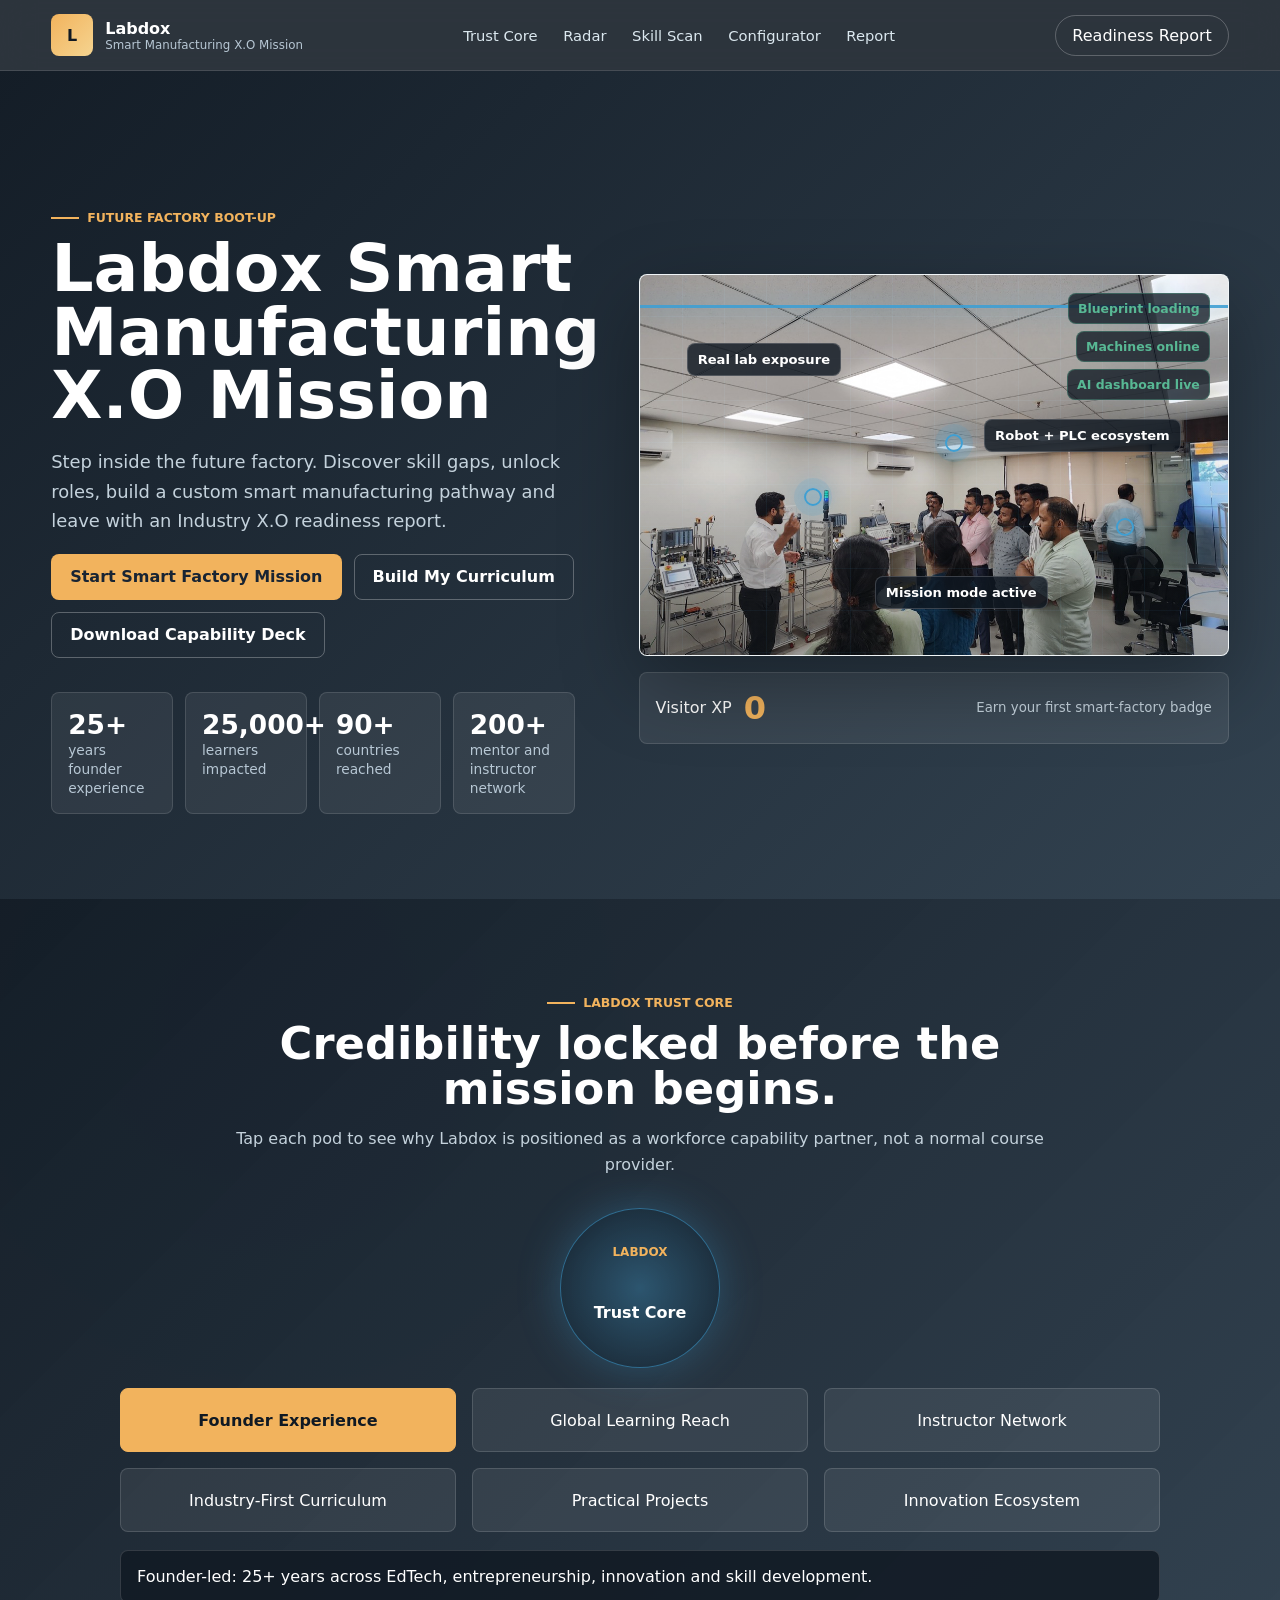
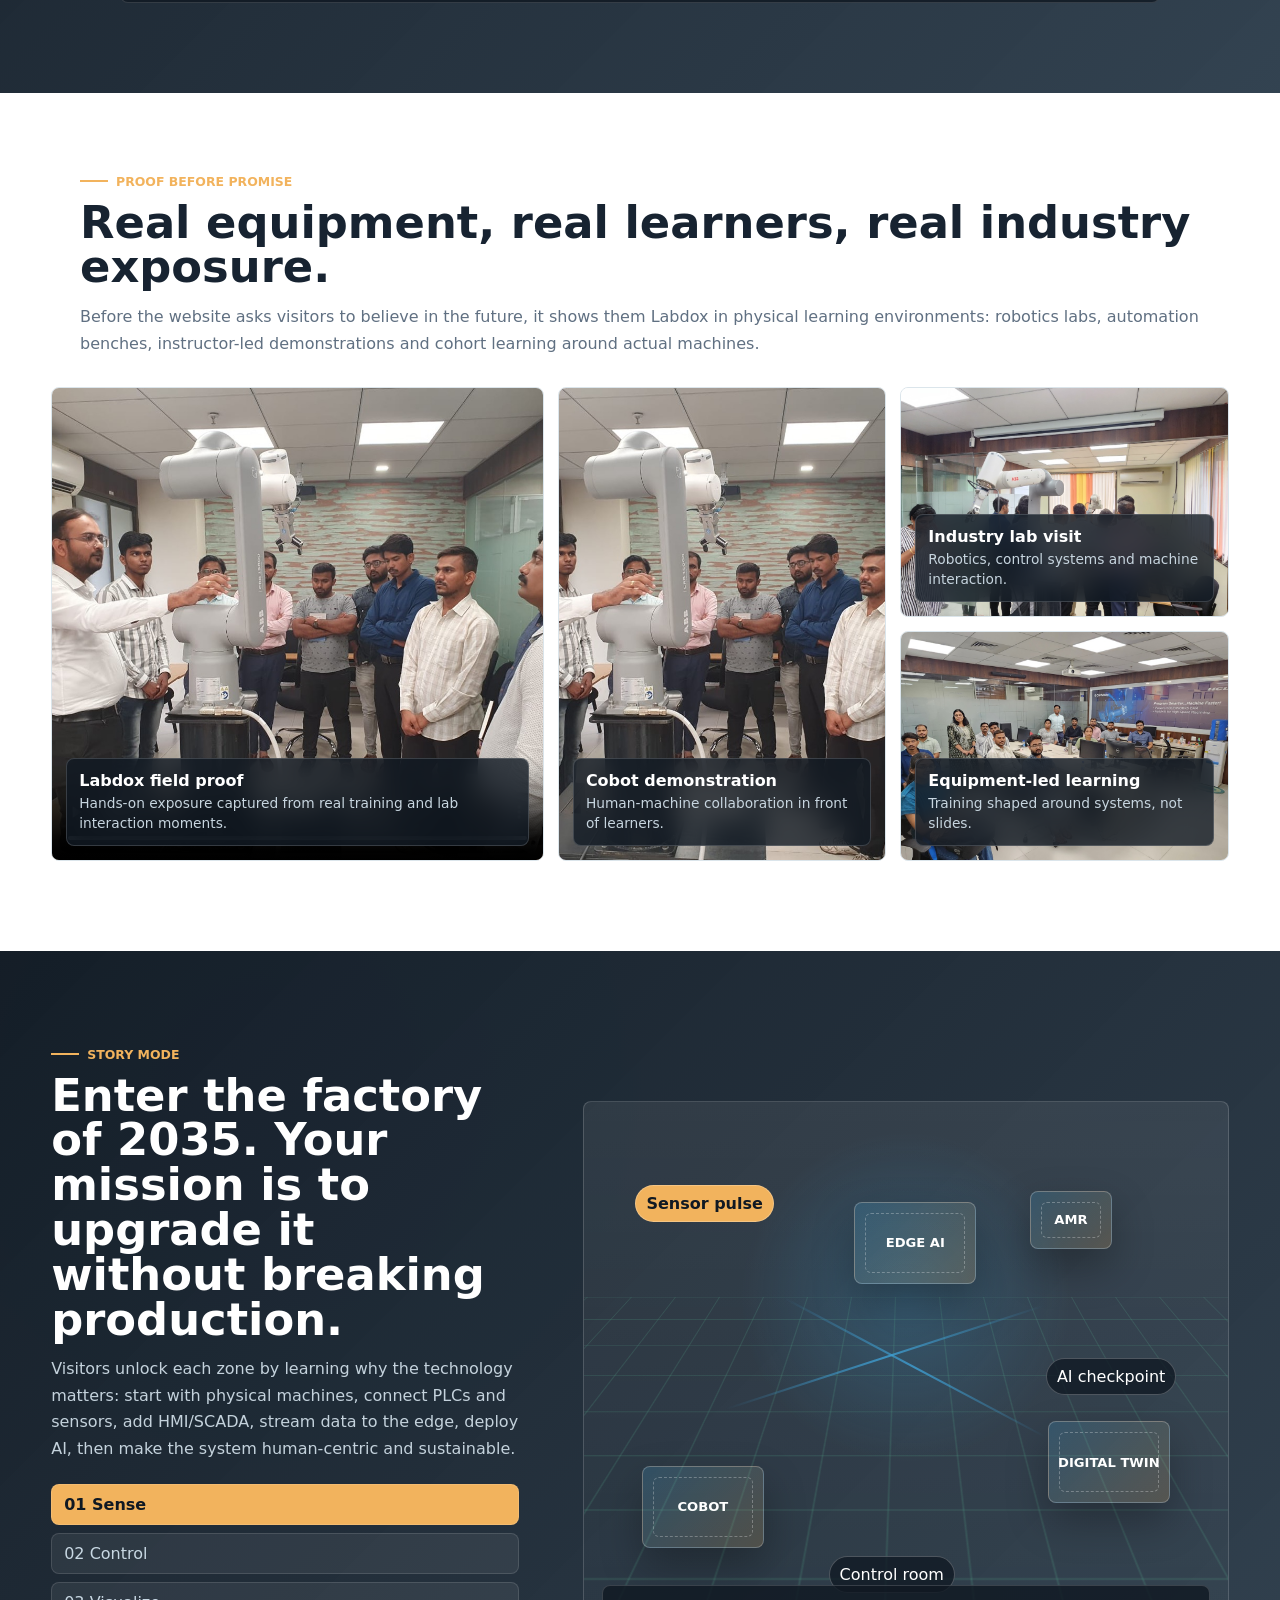
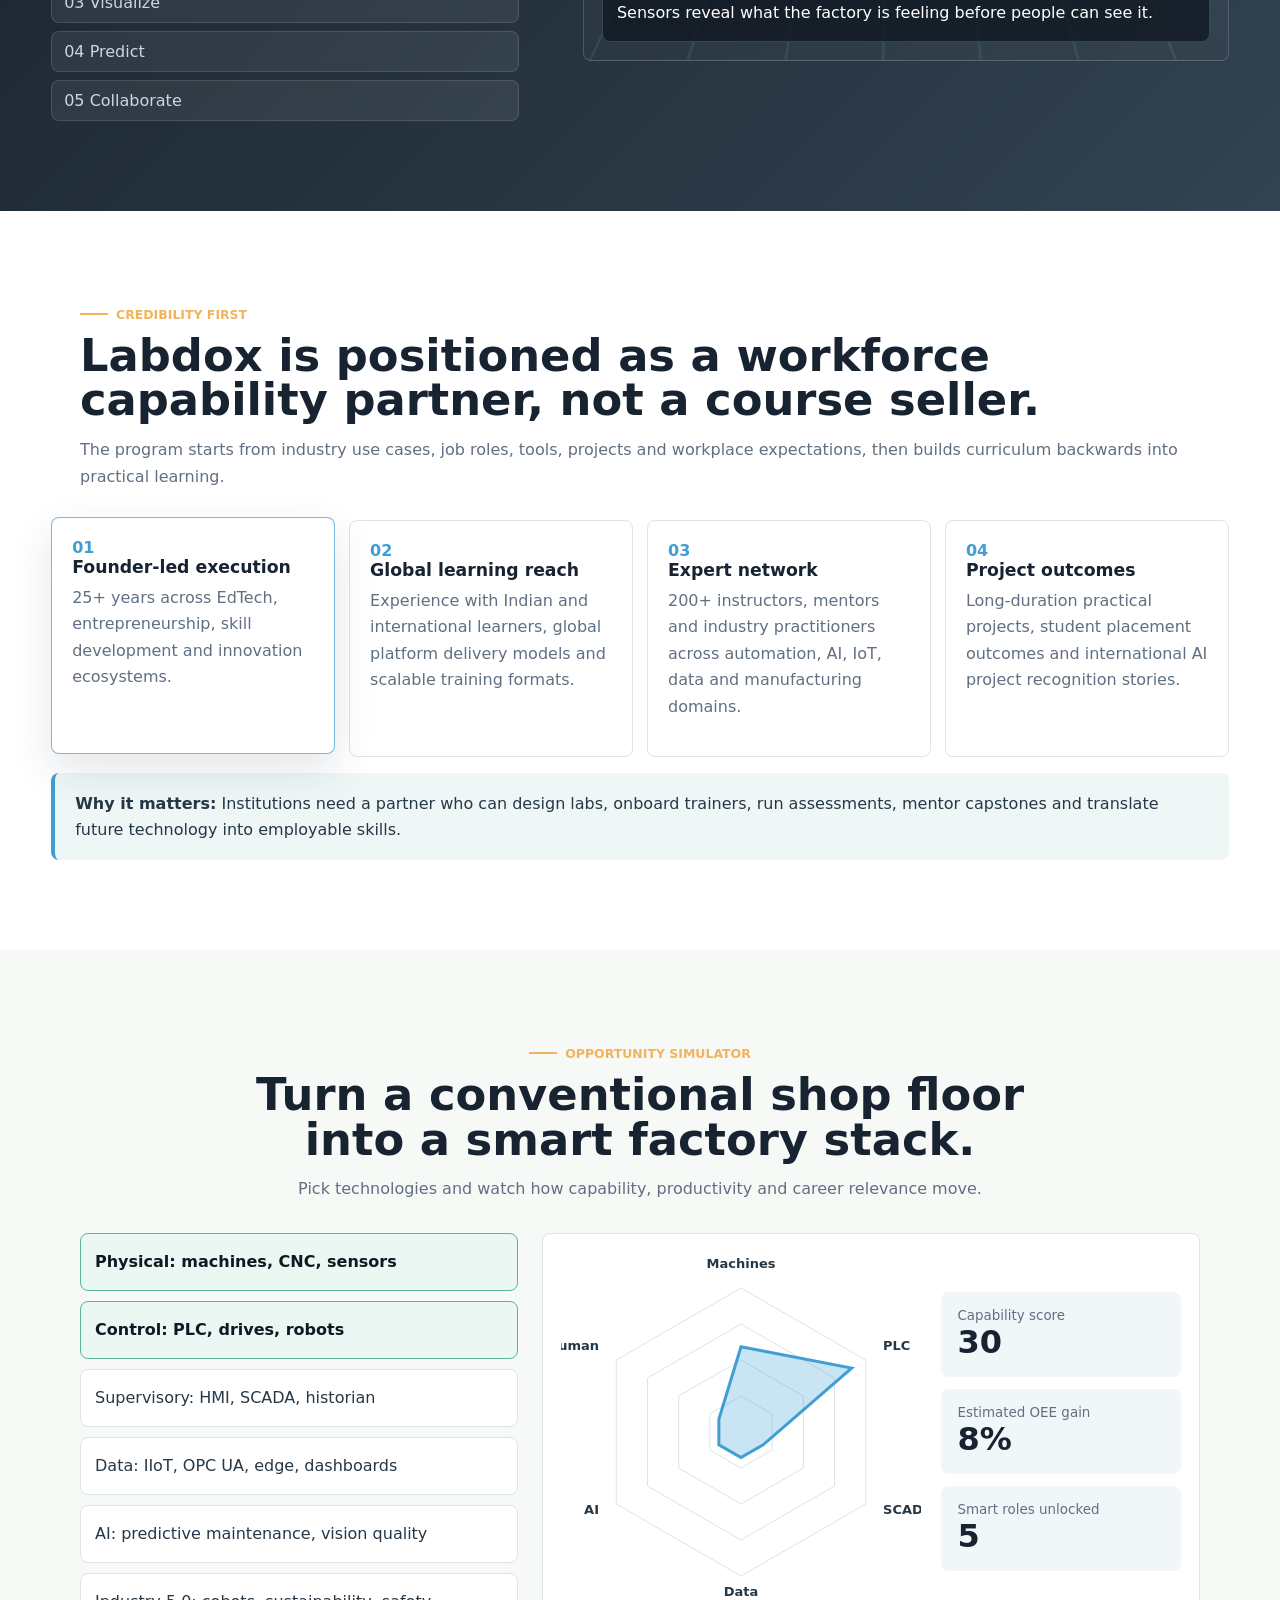
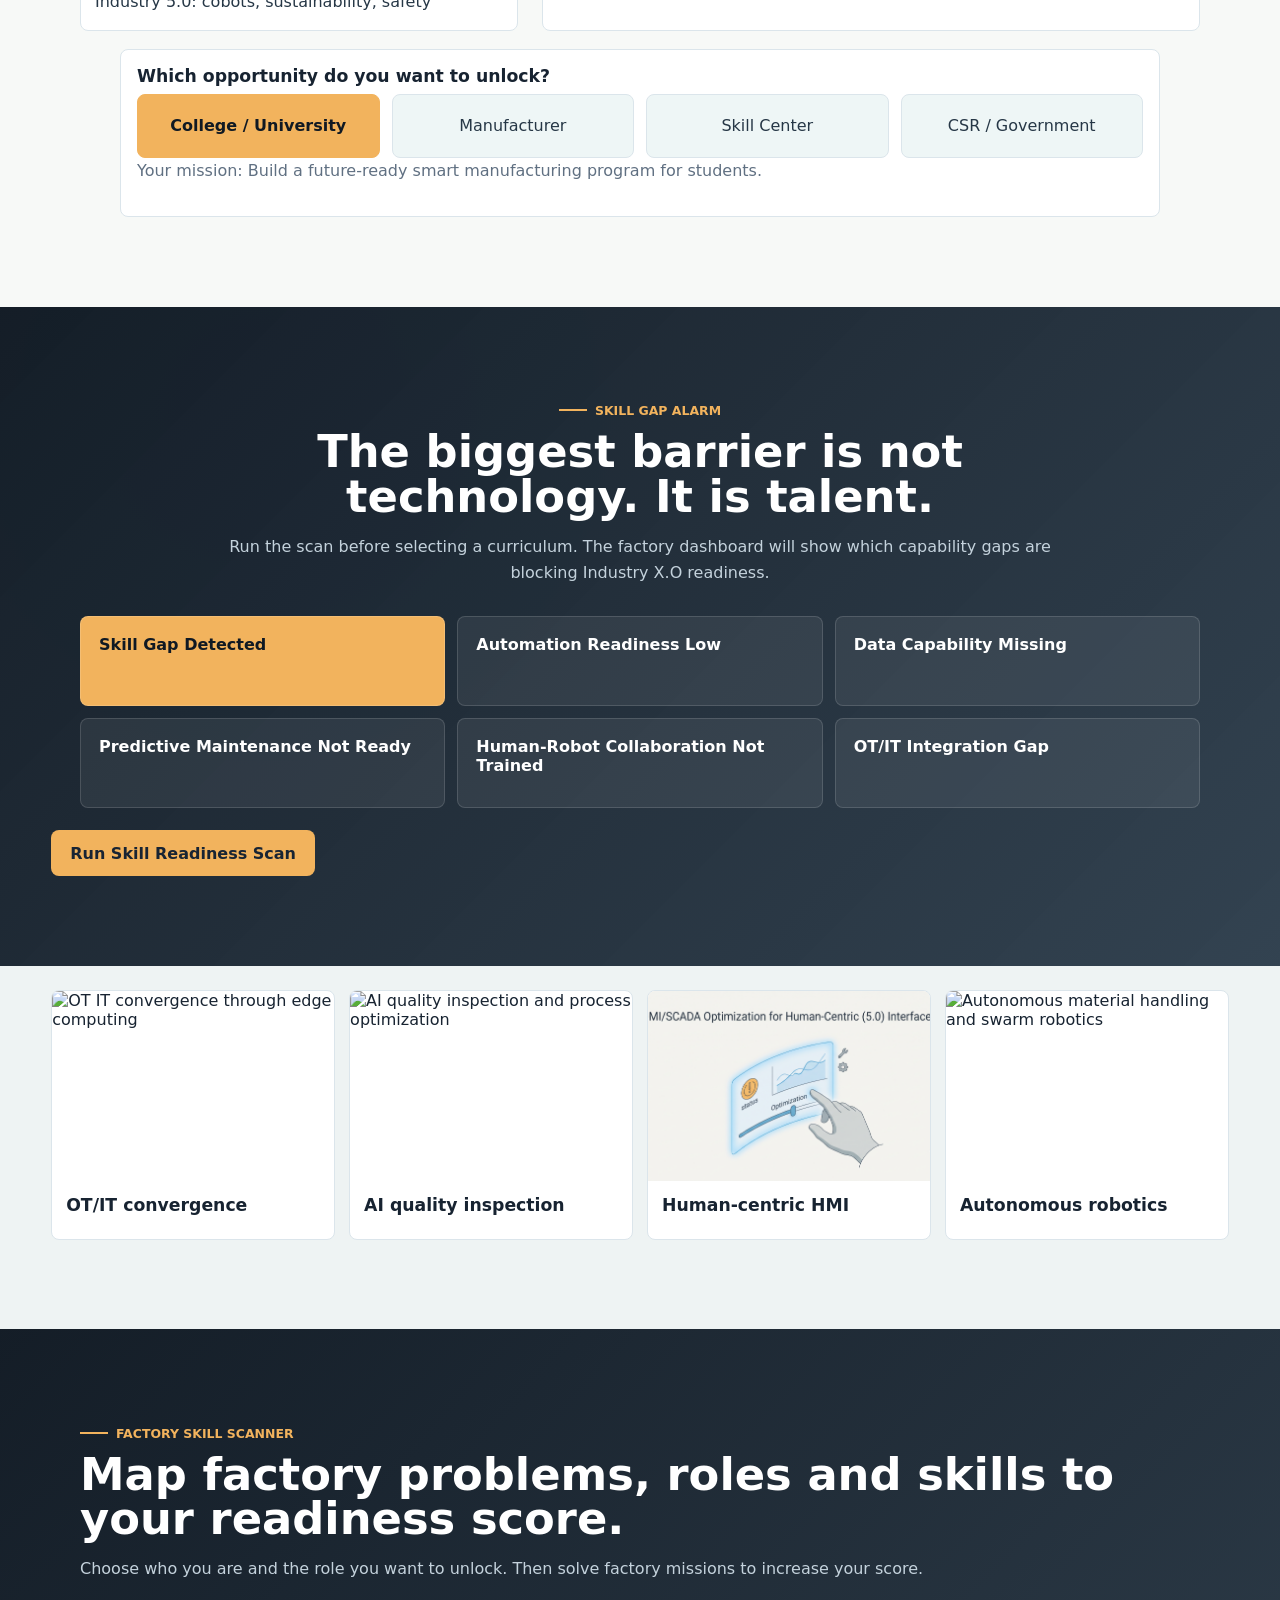
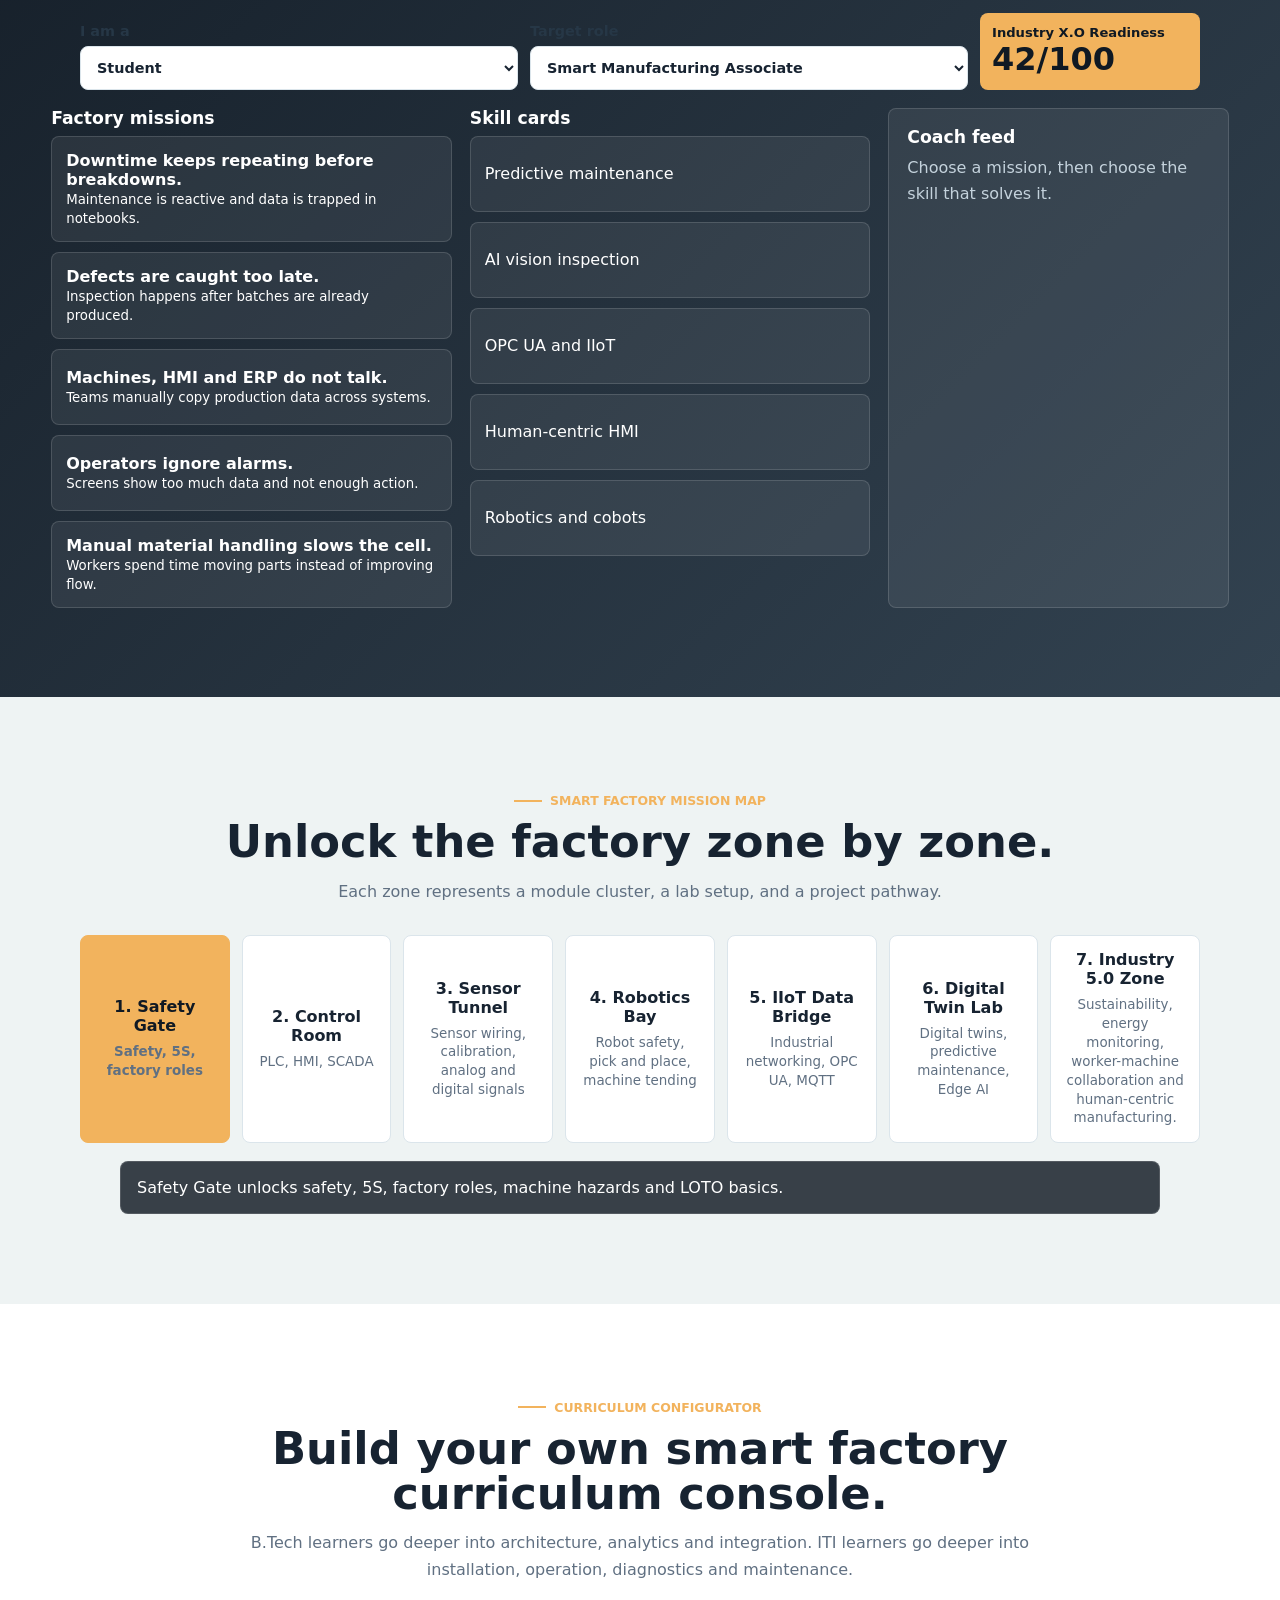
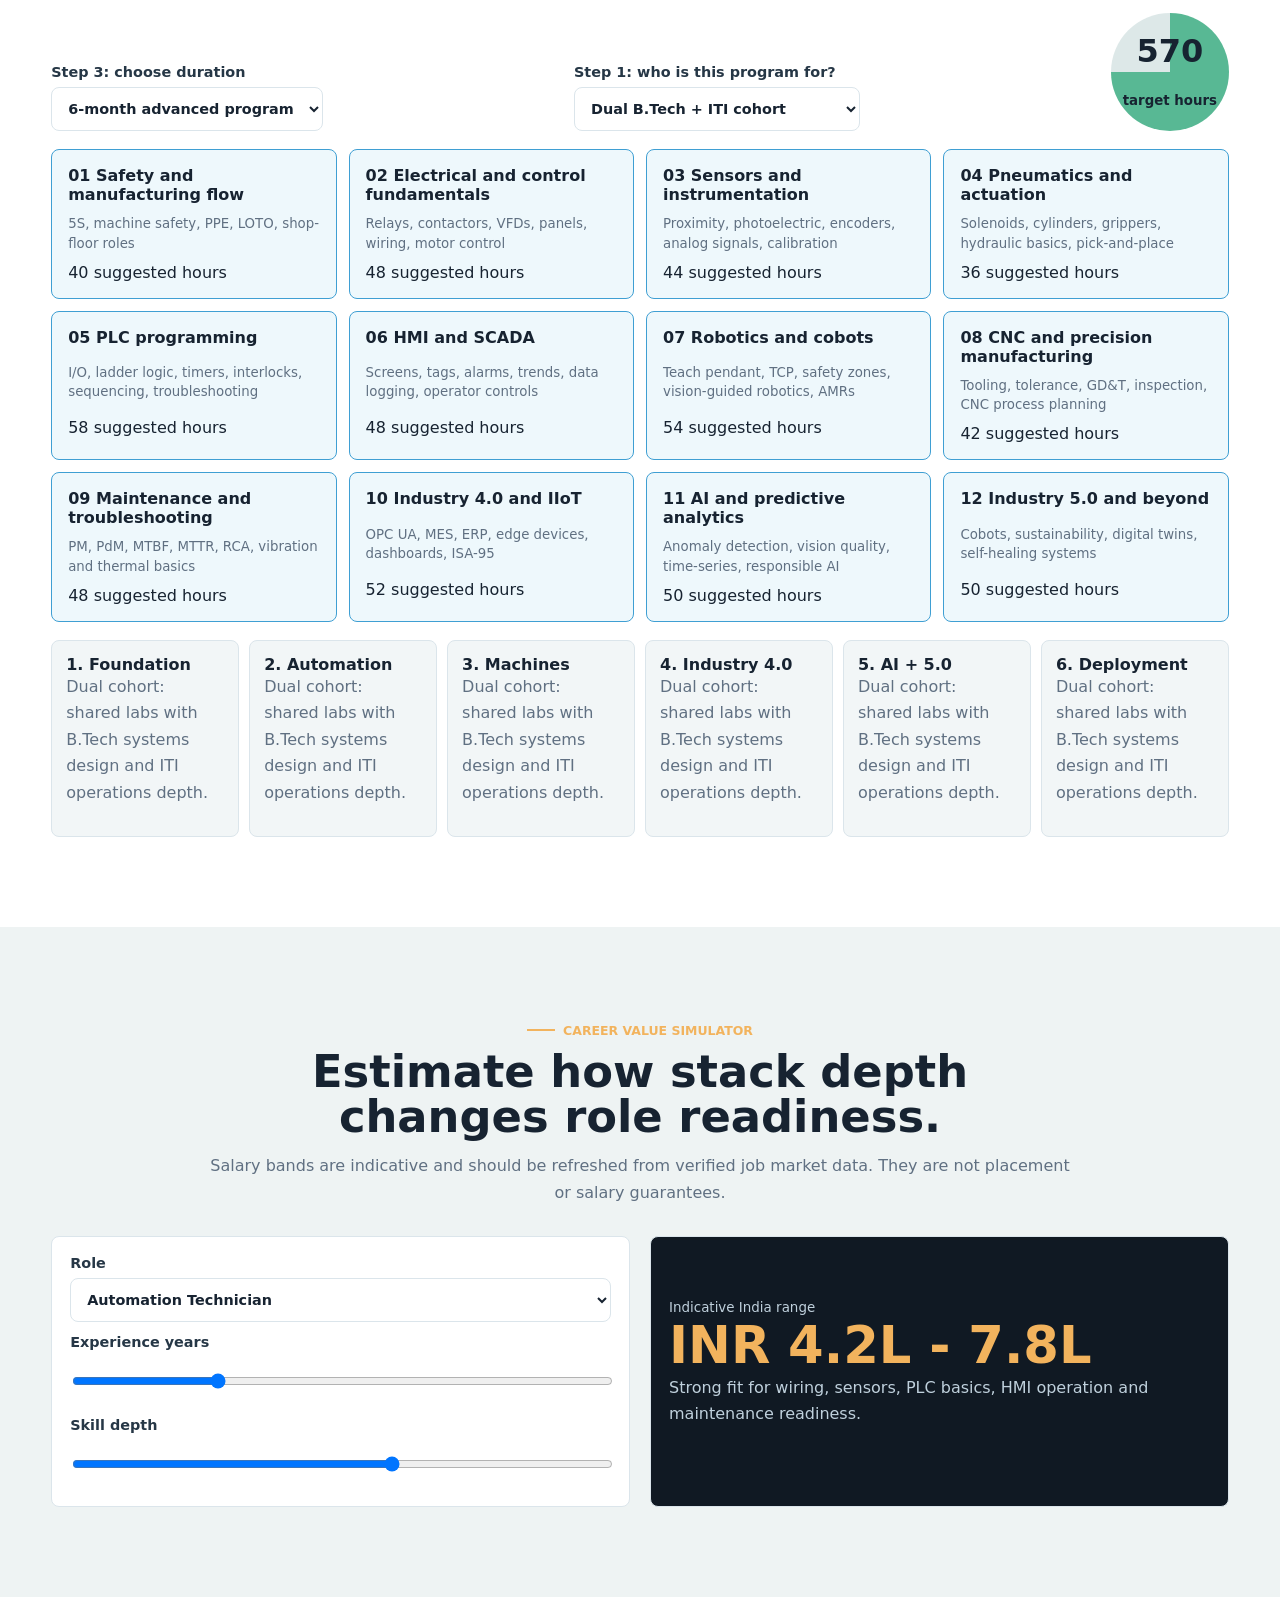
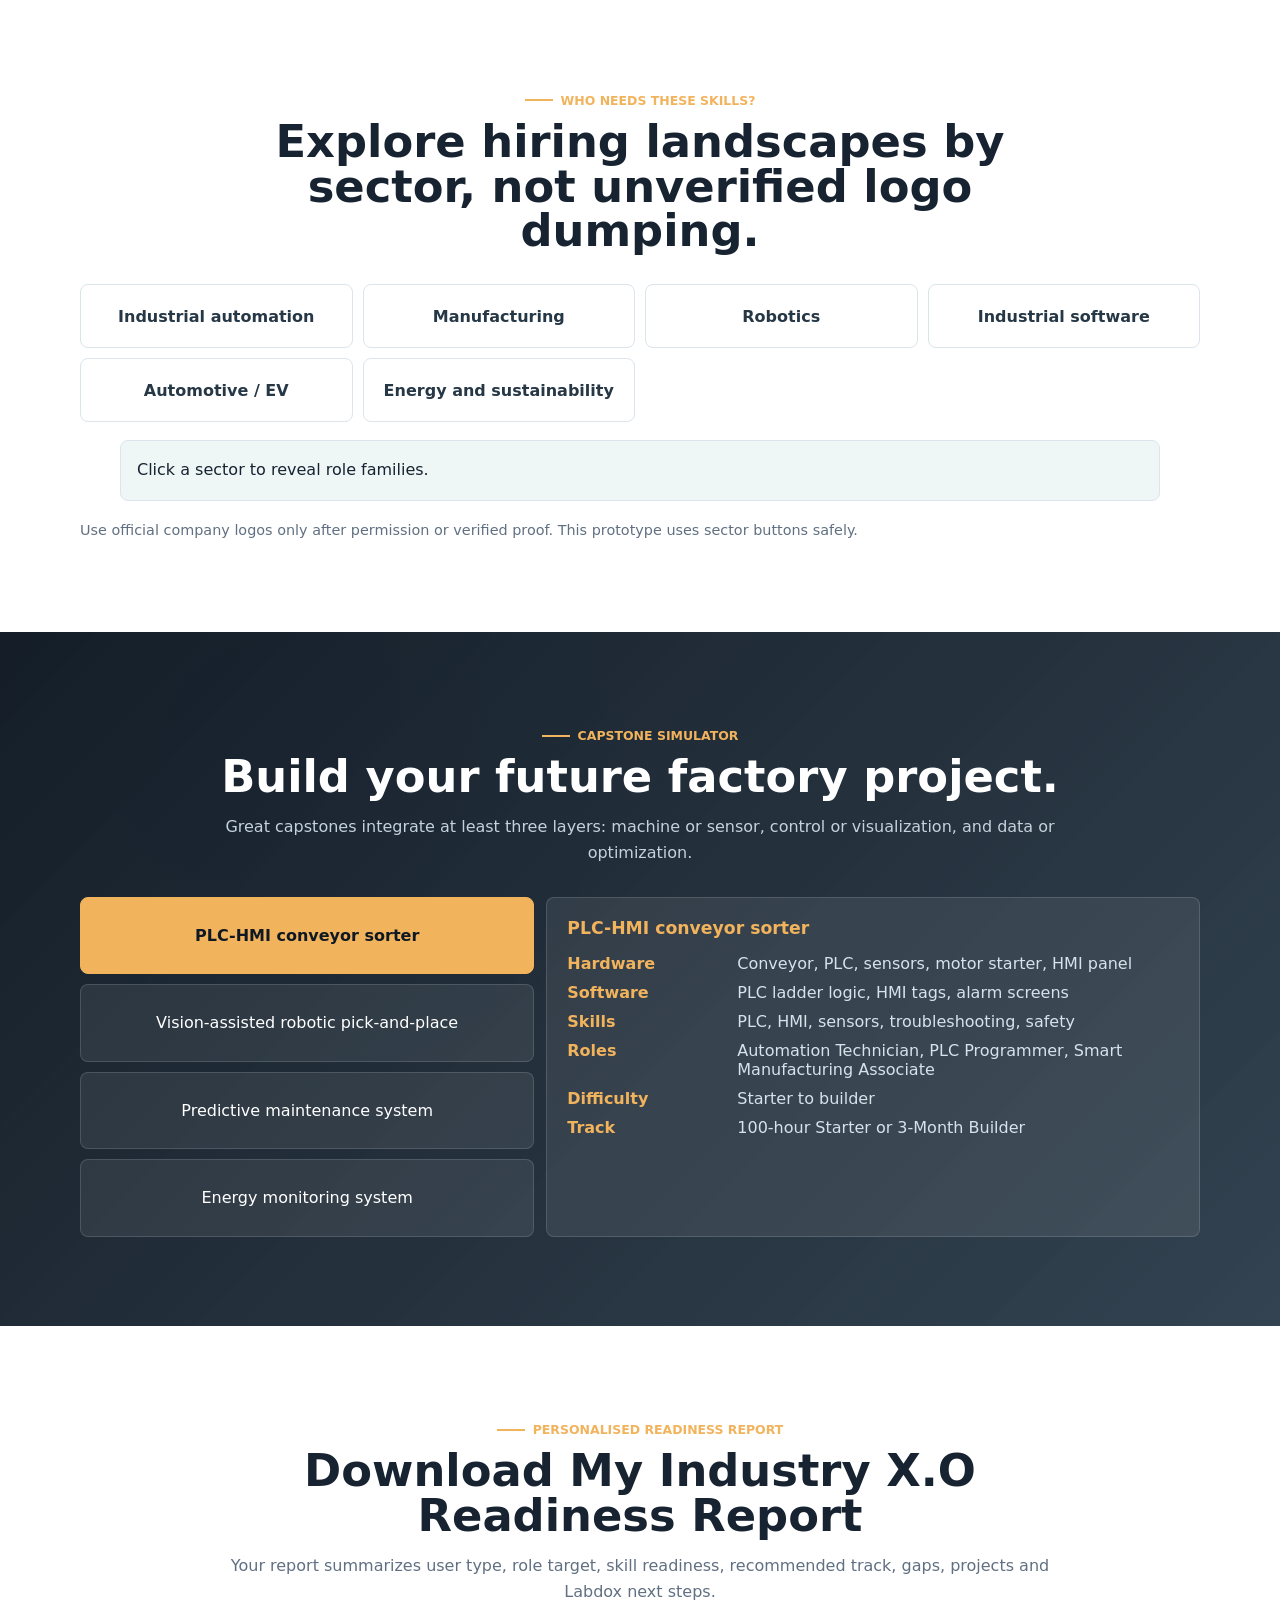
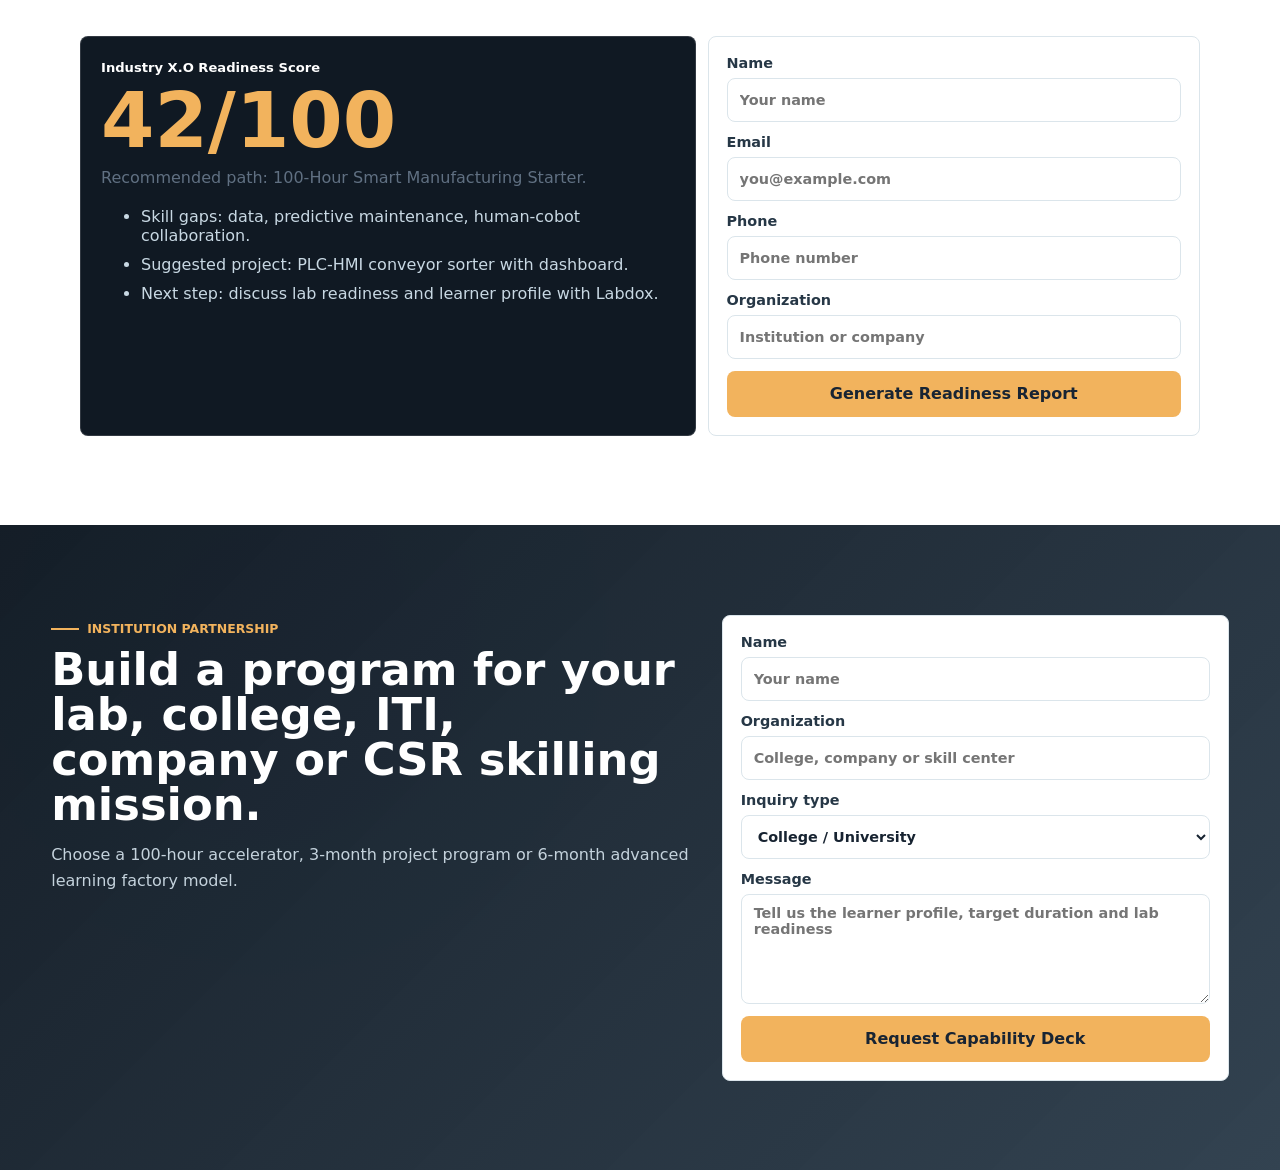
==== labdox-smart-manufacturing/index.html @ 7f09813e "Add Labdox Smart Manufacturing X.O mission site" ====
<!doctype html>
<html lang="en">
  <head>
    <meta charset="utf-8">
    <meta name="viewport" content="width=device-width, initial-scale=1">
    <meta name="description" content="Labdox Smart Manufacturing X.O Mission - an interactive future-factory experience for Industry 4.0, 5.0 and beyond readiness.">
    <title>Labdox Smart Manufacturing X.O Mission</title>
    <link rel="icon" href="data:,">
    <link rel="stylesheet" href="styles.css">
  </head>
  <body>
    <header class="topbar">
      <a class="brand" href="#top" aria-label="Labdox Smart Manufacturing">
        <span class="brand-mark">L</span>
        <span>
          <strong>Labdox</strong>
          <small>Smart Manufacturing X.O Mission</small>
        </span>
      </a>
      <nav class="nav" aria-label="Primary">
        <a href="#trust-core">Trust Core</a>
        <a href="#opportunity">Radar</a>
        <a href="#skill-scan">Skill Scan</a>
        <a href="#curriculum">Configurator</a>
        <a href="#report">Report</a>
      </nav>
      <a class="nav-cta" href="#report">Readiness Report</a>
    </header>

    <main id="top">
      <section class="hero section-dark">
        <div class="hero-copy">
          <div class="eyebrow">Future factory boot-up</div>
          <h1>Labdox Smart Manufacturing X.O Mission</h1>
          <p>
            Step inside the future factory. Discover skill gaps, unlock roles, build a custom
            smart manufacturing pathway and leave with an Industry X.O readiness report.
          </p>
          <div class="hero-actions">
            <a class="button primary" href="#story">Start Smart Factory Mission</a>
            <a class="button ghost" href="#curriculum">Build My Curriculum</a>
            <a class="button ghost" href="#contact">Download Capability Deck</a>
          </div>
          <div class="proof-grid" aria-label="Labdox credibility metrics">
            <div><strong>25+</strong><span>years founder experience</span></div>
            <div><strong>25,000+</strong><span>learners impacted</span></div>
            <div><strong>90+</strong><span>countries reached</span></div>
            <div><strong>200+</strong><span>mentor and instructor network</span></div>
          </div>
        </div>
        <div class="hero-stage command-stage" aria-label="Animated Labdox smart factory command center">
          <div class="factory-card">
            <img src="assets/proof/web/workshop-wide-1.jpg" alt="Labdox-led smart manufacturing lab walkthrough with industrial equipment">
            <div class="factory-overlay">
              <div class="scan-line"></div>
              <div class="boot-line boot-1">Blueprint loading</div>
              <div class="boot-line boot-2">Machines online</div>
              <div class="boot-line boot-3">AI dashboard live</div>
              <div class="metric-chip chip-a">Real lab exposure</div>
              <div class="metric-chip chip-b">Robot + PLC ecosystem</div>
              <div class="metric-chip chip-c">Mission mode active</div>
              <div class="holo-node node-one"></div>
              <div class="holo-node node-two"></div>
              <div class="holo-node node-three"></div>
            </div>
          </div>
          <div class="xp-panel" aria-live="polite">
            <span>Visitor XP</span>
            <strong id="xpScore">0</strong>
            <small id="badgeText">Earn your first smart-factory badge</small>
          </div>
        </div>
      </section>

      <section id="trust-core" class="trust-core section-dark">
        <div class="section-head narrow">
          <span class="eyebrow">Labdox Trust Core</span>
          <h2>Credibility locked before the mission begins.</h2>
          <p>Tap each pod to see why Labdox is positioned as a workforce capability partner, not a normal course provider.</p>
        </div>
        <div class="trust-orbit">
          <div class="trust-center">
            <span>LABDOX</span>
            <strong>Trust Core</strong>
          </div>
          <button class="trust-pod active" data-trust="Founder-led: 25+ years across EdTech, entrepreneurship, innovation and skill development.">Founder Experience</button>
          <button class="trust-pod" data-trust="Global reach: 25,000+ learners impacted across India and international learning markets.">Global Learning Reach</button>
          <button class="trust-pod" data-trust="Instructor network: 200+ mentors, trainers and practitioners across automation, AI, IoT, data and manufacturing.">Instructor Network</button>
          <button class="trust-pod" data-trust="Industry-first design: job roles, tools, machines, use cases and projects come before syllabus tables.">Industry-First Curriculum</button>
          <button class="trust-pod" data-trust="Project proof: practical project exposure, long-duration work and real lab interactions anchor the learning model.">Practical Projects</button>
          <button class="trust-pod" data-trust="Innovation ecosystem: startup, mentoring and institutional exposure bring problem-solving into technical training.">Innovation Ecosystem</button>
        </div>
        <div class="trust-readout" id="trustReadout">Founder-led: 25+ years across EdTech, entrepreneurship, innovation and skill development.</div>
      </section>

      <section class="evidence section-light">
        <div class="section-head">
          <span class="eyebrow">Proof before promise</span>
          <h2>Real equipment, real learners, real industry exposure.</h2>
          <p>
            Before the website asks visitors to believe in the future, it shows them Labdox in
            physical learning environments: robotics labs, automation benches, instructor-led
            demonstrations and cohort learning around actual machines.
          </p>
        </div>
        <div class="evidence-grid">
          <article class="evidence-video">
            <video src="assets/proof/VID-20230710-WA0028.mp4" controls preload="metadata" poster="assets/proof/web/classroom-1.jpg"></video>
            <div>
              <strong>Labdox field proof</strong>
              <span>Hands-on exposure captured from real training and lab interaction moments.</span>
            </div>
          </article>
          <article class="proof-photo tall">
            <img src="assets/proof/web/classroom-1.jpg" alt="Instructor explaining an ABB collaborative robot to learners">
            <div><strong>Cobot demonstration</strong><span>Human-machine collaboration in front of learners.</span></div>
          </article>
          <article class="proof-photo">
            <img src="assets/proof/web/workshop-wide-3.jpg" alt="Learners observing industrial robot equipment in a lab">
            <div><strong>Industry lab visit</strong><span>Robotics, control systems and machine interaction.</span></div>
          </article>
          <article class="proof-photo">
            <img src="assets/proof/web/workshop-wide-4.jpg" alt="Learners gathered around smart manufacturing lab equipment">
            <div><strong>Equipment-led learning</strong><span>Training shaped around systems, not slides.</span></div>
          </article>
        </div>
      </section>

      <section class="story section-dark" id="story">
        <div class="story-copy">
          <span class="eyebrow">Story mode</span>
          <h2>Enter the factory of 2035. Your mission is to upgrade it without breaking production.</h2>
          <p>
            Visitors unlock each zone by learning why the technology matters: start with physical
            machines, connect PLCs and sensors, add HMI/SCADA, stream data to the edge, deploy AI,
            then make the system human-centric and sustainable.
          </p>
          <div class="story-progress" aria-label="Story progress">
            <span class="active">01 Sense</span>
            <span>02 Control</span>
            <span>03 Visualize</span>
            <span>04 Predict</span>
            <span>05 Collaborate</span>
          </div>
        </div>
        <div class="mission-scene" aria-label="Animated futuristic factory story scene">
          <div class="grid-floor"></div>
          <div class="prop prop-robot">COBOT</div>
          <div class="prop prop-edge">EDGE AI</div>
          <div class="prop prop-twin">DIGITAL TWIN</div>
          <div class="prop prop-drone">AMR</div>
          <div class="beam beam-a"></div>
          <div class="beam beam-b"></div>
          <button class="story-hotspot active" data-story="Sensors reveal what the factory is feeling before people can see it.">Sensor pulse</button>
          <button class="story-hotspot" data-story="PLC and HMI turn raw signals into safe, repeatable control.">Control room</button>
          <button class="story-hotspot" data-story="Edge AI catches drift, downtime and quality defects while production is live.">AI checkpoint</button>
          <p id="storyText">Sensors reveal what the factory is feeling before people can see it.</p>
        </div>
      </section>

      <section id="credibility" class="cred section-light">
        <div class="section-head">
          <span class="eyebrow">Credibility first</span>
          <h2>Labdox is positioned as a workforce capability partner, not a course seller.</h2>
          <p>
            The program starts from industry use cases, job roles, tools, projects and workplace
            expectations, then builds curriculum backwards into practical learning.
          </p>
        </div>
        <div class="cred-layout">
          <article class="cred-card active" data-cred="founder">
            <span>01</span>
            <h3>Founder-led execution</h3>
            <p>25+ years across EdTech, entrepreneurship, skill development and innovation ecosystems.</p>
          </article>
          <article class="cred-card" data-cred="global">
            <span>02</span>
            <h3>Global learning reach</h3>
            <p>Experience with Indian and international learners, global platform delivery models and scalable training formats.</p>
          </article>
          <article class="cred-card" data-cred="network">
            <span>03</span>
            <h3>Expert network</h3>
            <p>200+ instructors, mentors and industry practitioners across automation, AI, IoT, data and manufacturing domains.</p>
          </article>
          <article class="cred-card" data-cred="outcomes">
            <span>04</span>
            <h3>Project outcomes</h3>
            <p>Long-duration practical projects, student placement outcomes and international AI project recognition stories.</p>
          </article>
        </div>
        <div class="cred-detail" id="credDetail">
          <strong>Why it matters:</strong>
          Institutions need a partner who can design labs, onboard trainers, run assessments,
          mentor capstones and translate future technology into employable skills.
        </div>
      </section>

      <section id="opportunity" class="opportunity">
        <div class="section-head narrow">
          <span class="eyebrow">Opportunity simulator</span>
          <h2>Turn a conventional shop floor into a smart factory stack.</h2>
          <p>Pick technologies and watch how capability, productivity and career relevance move.</p>
        </div>
        <div class="simulator">
          <div class="factory-stack">
            <button class="layer active" data-layer="physical">Physical: machines, CNC, sensors</button>
            <button class="layer active" data-layer="control">Control: PLC, drives, robots</button>
            <button class="layer" data-layer="supervisory">Supervisory: HMI, SCADA, historian</button>
            <button class="layer" data-layer="data">Data: IIoT, OPC UA, edge, dashboards</button>
            <button class="layer" data-layer="ai">AI: predictive maintenance, vision quality</button>
            <button class="layer" data-layer="human">Industry 5.0: cobots, sustainability, safety</button>
          </div>
          <div class="sim-output">
            <canvas id="radar" width="360" height="360" aria-label="Capability radar chart"></canvas>
            <div class="output-stats">
              <div><span>Capability score</span><strong id="capabilityScore">38</strong></div>
              <div><span>Estimated OEE gain</span><strong id="oeeGain">8%</strong></div>
              <div><span>Smart roles unlocked</span><strong id="rolesUnlocked">5</strong></div>
            </div>
          </div>
        </div>
        <div class="persona-console">
          <h3>Which opportunity do you want to unlock?</h3>
          <div class="persona-options">
            <button class="persona active" data-mission="Your mission: Build a future-ready smart manufacturing program for students.">College / University</button>
            <button class="persona" data-mission="Your mission: Upgrade workforce capability for connected, data-driven factories.">Manufacturer</button>
            <button class="persona" data-mission="Your mission: Create a practical smart manufacturing lab that earns institutional credibility.">Skill Center</button>
            <button class="persona" data-mission="Your mission: Convert training spend into visible projects, roles and workforce readiness.">CSR / Government</button>
          </div>
          <p id="personaMission">Your mission: Build a future-ready smart manufacturing program for students.</p>
        </div>
      </section>

      <section class="alarm section-dark">
        <div class="section-head narrow">
          <span class="eyebrow">Skill gap alarm</span>
          <h2>The biggest barrier is not technology. It is talent.</h2>
          <p>Run the scan before selecting a curriculum. The factory dashboard will show which capability gaps are blocking Industry X.O readiness.</p>
        </div>
        <div class="alarm-grid">
          <div class="alarm-panel warning">Skill Gap Detected</div>
          <div class="alarm-panel">Automation Readiness Low</div>
          <div class="alarm-panel">Data Capability Missing</div>
          <div class="alarm-panel">Predictive Maintenance Not Ready</div>
          <div class="alarm-panel">Human-Robot Collaboration Not Trained</div>
          <div class="alarm-panel">OT/IT Integration Gap</div>
        </div>
        <a class="button primary center-button" href="#skill-scan">Run Skill Readiness Scan</a>
      </section>

      <section class="visual-strip" aria-label="Program technology highlights">
        <article>
          <img src="assets/images/edge-computing.png" alt="OT IT convergence through edge computing">
          <h3>OT/IT convergence</h3>
        </article>
        <article>
          <img src="assets/images/ai-quality.png" alt="AI quality inspection and process optimization">
          <h3>AI quality inspection</h3>
        </article>
        <article>
          <img src="assets/images/hmi-scada.png" alt="Human centric HMI and SCADA interface">
          <h3>Human-centric HMI</h3>
        </article>
        <article>
          <img src="assets/images/swarm-robotics.png" alt="Autonomous material handling and swarm robotics">
          <h3>Autonomous robotics</h3>
        </article>
      </section>

      <section id="skill-scan" class="game section-dark">
        <div class="section-head">
          <span class="eyebrow">Factory Skill Scanner</span>
          <h2>Map factory problems, roles and skills to your readiness score.</h2>
          <p>Choose who you are and the role you want to unlock. Then solve factory missions to increase your score.</p>
        </div>
        <div class="scanner-controls">
          <label>I am a
            <select id="userType">
              <option>Student</option>
              <option>Faculty member</option>
              <option>College decision maker</option>
              <option>Training partner</option>
              <option>Manufacturing company</option>
              <option>HR / L&D leader</option>
              <option>Working professional</option>
            </select>
          </label>
          <label>Target role
            <select id="targetRole">
              <option>Smart Manufacturing Associate</option>
              <option>Automation Technician</option>
              <option>PLC Programmer</option>
              <option>HMI Developer</option>
              <option>Robotics Technician</option>
              <option>CNC Operator</option>
              <option>Maintenance Technician</option>
              <option>IIoT Technician</option>
              <option>Predictive Maintenance Assistant</option>
              <option>Industrial Data Technician</option>
            </select>
          </label>
          <div class="scan-score">
            <span>Industry X.O Readiness</span>
            <strong id="readinessScore">42/100</strong>
          </div>
        </div>
        <div class="game-board">
          <div>
            <h3>Factory missions</h3>
            <div id="missionList" class="mission-list"></div>
          </div>
          <div>
            <h3>Skill cards</h3>
            <div id="skillList" class="skill-list"></div>
          </div>
          <aside class="coach">
            <h3>Coach feed</h3>
            <p id="coachText">Choose a mission, then choose the skill that solves it.</p>
            <div class="badges" id="badges"></div>
          </aside>
        </div>
      </section>

      <section class="mission-map">
        <div class="section-head narrow">
          <span class="eyebrow">Smart Factory Mission Map</span>
          <h2>Unlock the factory zone by zone.</h2>
          <p>Each zone represents a module cluster, a lab setup, and a project pathway.</p>
        </div>
        <div class="zone-map" id="zoneMap"></div>
        <div class="zone-readout" id="zoneReadout">Safety Gate unlocks safety, 5S, factory roles, machine hazards and LOTO basics.</div>
      </section>

      <section id="curriculum" class="curriculum section-light">
        <div class="section-head narrow">
          <span class="eyebrow">Curriculum Configurator</span>
          <h2>Build your own smart factory curriculum console.</h2>
          <p>B.Tech learners go deeper into architecture, analytics and integration. ITI learners go deeper into installation, operation, diagnostics and maintenance.</p>
        </div>
        <div class="builder">
          <div class="builder-controls">
            <label>
              Step 3: choose duration
              <select id="trackSelect">
                <option value="100">100-hour accelerator</option>
                <option value="270">3-month project program</option>
                <option value="570" selected>6-month advanced program</option>
              </select>
            </label>
            <label>
              Step 1: who is this program for?
              <select id="pathwaySelect">
                <option value="dual" selected>Dual B.Tech + ITI cohort</option>
                <option value="btech">B.Tech systems pathway</option>
                <option value="iti">ITI smart operations pathway</option>
              </select>
            </label>
            <div class="hours-ring">
              <span id="selectedHours">570</span>
              <small>target hours</small>
            </div>
          </div>
          <div class="module-grid" id="moduleGrid"></div>
        </div>
        <div class="roadmap" id="roadmap"></div>
      </section>

      <section id="payscale" class="payscale">
        <div class="section-head narrow">
          <span class="eyebrow">Career Value Simulator</span>
          <h2>Estimate how stack depth changes role readiness.</h2>
          <p>Salary bands are indicative and should be refreshed from verified job market data. They are not placement or salary guarantees.</p>
        </div>
        <div class="calculator">
          <div class="calc-controls">
            <label>Role
              <select id="roleSelect">
                <option value="technician">Automation Technician</option>
                <option value="plc">PLC/HMI Programmer</option>
                <option value="robotics">Robotics Integration Engineer</option>
                <option value="smart">Smart Manufacturing Engineer</option>
                <option value="data">Industrial Data and AI Engineer</option>
              </select>
            </label>
            <label>Experience years
              <input id="experienceRange" type="range" min="0" max="8" value="2">
            </label>
            <label>Skill depth
              <input id="skillDepth" type="range" min="1" max="6" value="4">
            </label>
          </div>
          <div class="salary-card">
            <span>Indicative India range</span>
            <strong id="salaryRange">INR 4.8L - 8.4L</strong>
            <p id="salaryNarrative">Add SCADA, IIoT and troubleshooting projects to move beyond entry-level automation roles.</p>
          </div>
        </div>
      </section>

      <section class="companies section-light">
        <div class="section-head narrow">
          <span class="eyebrow">Who needs these skills?</span>
          <h2>Explore hiring landscapes by sector, not unverified logo dumping.</h2>
        </div>
        <div class="logo-wall sector-wall" aria-label="Industry sector wall">
          <button data-sector="PLC Engineer, Automation Technician, Controls Engineer, Robotics Technician, SCADA Engineer">Industrial automation</button>
          <button data-sector="Maintenance Technician, Production Engineer, Quality Automation Associate, Smart Manufacturing Associate">Manufacturing</button>
          <button data-sector="Robot Programmer, Cobot Technician, Vision Integration Associate, Machine Tending Engineer">Robotics</button>
          <button data-sector="IIoT Technician, Industrial Data Technician, Edge AI Associate, OT Cybersecurity Analyst">Industrial software</button>
          <button data-sector="CNC Operator, Quality Automation Associate, Metrology Technician, Process Improvement Associate">Automotive / EV</button>
          <button data-sector="Energy Monitoring Associate, Sustainability Analyst, Smart Utilities Technician, ESG Operations Associate">Energy and sustainability</button>
        </div>
        <p class="sector-readout" id="sectorReadout">Click a sector to reveal role families.</p>
        <p class="note">Use official company logos only after permission or verified proof. This prototype uses sector buttons safely.</p>
      </section>

      <section class="capstone section-dark">
        <div class="section-head narrow">
          <span class="eyebrow">Capstone Simulator</span>
          <h2>Build your future factory project.</h2>
          <p>Great capstones integrate at least three layers: machine or sensor, control or visualization, and data or optimization.</p>
        </div>
        <div class="capstone-console">
          <div id="projectList" class="project-list"></div>
          <div class="project-output" id="projectOutput"></div>
        </div>
      </section>

      <section id="report" class="report section-light">
        <div class="section-head narrow">
          <span class="eyebrow">Personalised readiness report</span>
          <h2>Download My Industry X.O Readiness Report</h2>
          <p>Your report summarizes user type, role target, skill readiness, recommended track, gaps, projects and Labdox next steps.</p>
        </div>
        <div class="report-console">
          <div class="report-card" id="reportCard">
            <span>Industry X.O Readiness Score</span>
            <strong id="finalScore">42/100</strong>
            <p id="reportSummary">Recommended path: 3-Month Smart Factory Builder Track.</p>
            <ul id="reportList">
              <li>Skill gaps: data, predictive maintenance, human-cobot collaboration.</li>
              <li>Suggested project: PLC-HMI conveyor sorter with dashboard.</li>
              <li>Next step: discuss lab readiness and learner profile with Labdox.</li>
            </ul>
          </div>
          <form class="lead-form report-form">
            <label>Name<input type="text" placeholder="Your name"></label>
            <label>Email<input type="email" placeholder="you@example.com"></label>
            <label>Phone<input type="tel" placeholder="Phone number"></label>
            <label>Organization<input type="text" placeholder="Institution or company"></label>
            <button class="button primary" id="downloadReport" type="button">Generate Readiness Report</button>
          </form>
        </div>
      </section>

      <section id="contact" class="contact section-dark">
        <div>
          <span class="eyebrow">Institution partnership</span>
          <h2>Build a program for your lab, college, ITI, company or CSR skilling mission.</h2>
          <p>Choose a 100-hour accelerator, 3-month project program or 6-month advanced learning factory model.</p>
        </div>
        <form class="lead-form">
          <label>Name<input type="text" placeholder="Your name"></label>
          <label>Organization<input type="text" placeholder="College, company or skill center"></label>
          <label>Inquiry type
            <select>
              <option>College / University</option>
              <option>ITI / Polytechnic</option>
              <option>Corporate Training</option>
              <option>Government / CSR</option>
              <option>Student Program</option>
            </select>
          </label>
          <label>Message<textarea placeholder="Tell us the learner profile, target duration and lab readiness"></textarea></label>
          <button class="button primary" type="button">Request Capability Deck</button>
        </form>
      </section>
    </main>

    <script src="script.js"></script>
  </body>
</html>
---- labdox-smart-manufacturing/styles.css ----
:root {
  --ink: #172331;
  --muted: #607082;
  --line: #dbe5eb;
  --paper: #f7f9f7;
  --steel: #263746;
  --deep: #101923;
  --blue: #3f9fd3;
  --amber: #f2b35d;
  --green: #58b894;
  --white: #ffffff;
  --radius: 8px;
  font-family: Inter, ui-sans-serif, system-ui, -apple-system, BlinkMacSystemFont, "Segoe UI", sans-serif;
}

* {
  box-sizing: border-box;
}

html {
  scroll-behavior: smooth;
}

body {
  margin: 0;
  color: var(--ink);
  background: var(--paper);
}

img {
  display: block;
  max-width: 100%;
}

a {
  color: inherit;
  text-decoration: none;
}

button,
input,
select,
textarea {
  font: inherit;
}

.topbar {
  position: sticky;
  top: 0;
  z-index: 20;
  display: flex;
  align-items: center;
  justify-content: space-between;
  gap: 24px;
  padding: 14px clamp(18px, 4vw, 56px);
  color: var(--white);
  background: rgba(16, 25, 35, 0.88);
  border-bottom: 1px solid rgba(255, 255, 255, 0.12);
  backdrop-filter: blur(16px);
}

.brand {
  display: flex;
  align-items: center;
  gap: 12px;
  min-width: 220px;
}

.brand-mark {
  display: grid;
  place-items: center;
  width: 42px;
  height: 42px;
  color: var(--deep);
  background: linear-gradient(135deg, var(--amber), #f5d490);
  border-radius: 8px;
  font-weight: 900;
}

.brand strong,
.brand small {
  display: block;
}

.brand small {
  color: #b7c7d4;
  font-size: 0.74rem;
}

.nav {
  display: flex;
  justify-content: center;
  gap: clamp(12px, 2vw, 28px);
  color: #dbe8ef;
  font-size: 0.92rem;
}

.nav a:hover,
.nav-cta:hover {
  color: var(--amber);
}

.nav-cta {
  color: var(--white);
  border: 1px solid rgba(255, 255, 255, 0.24);
  border-radius: 999px;
  padding: 10px 16px;
}

.section-dark {
  color: var(--white);
  background:
    linear-gradient(135deg, rgba(16, 25, 35, 0.98), rgba(38, 55, 70, 0.94)),
    radial-gradient(circle at 20% 15%, rgba(63, 159, 211, 0.22), transparent 36%);
}

.section-light {
  background: var(--white);
}

.hero {
  display: grid;
  grid-template-columns: minmax(0, 0.94fr) minmax(360px, 1.06fr);
  gap: clamp(28px, 5vw, 72px);
  min-height: calc(100vh - 72px);
  padding: clamp(54px, 7vw, 92px) clamp(18px, 4vw, 56px) 42px;
  align-items: center;
}

.eyebrow {
  display: inline-flex;
  align-items: center;
  gap: 8px;
  margin-bottom: 12px;
  color: var(--amber);
  font-size: 0.78rem;
  font-weight: 800;
  letter-spacing: 0;
  text-transform: uppercase;
}

.eyebrow::before {
  content: "";
  width: 28px;
  height: 2px;
  background: currentColor;
}

h1,
h2,
h3,
p {
  margin-top: 0;
}

h1 {
  max-width: 760px;
  margin-bottom: 20px;
  font-size: clamp(2.35rem, 5.2vw, 5.65rem);
  line-height: 0.95;
  letter-spacing: 0;
}

h2 {
  margin-bottom: 14px;
  font-size: clamp(1.9rem, 3.5vw, 3.65rem);
  line-height: 1;
  letter-spacing: 0;
}

h3 {
  margin-bottom: 8px;
  font-size: 1.08rem;
}

p {
  color: var(--muted);
  line-height: 1.65;
}

.section-dark p {
  color: #c4d2dc;
}

.hero-copy > p {
  max-width: 660px;
  font-size: 1.12rem;
}

.hero-actions,
.proof-grid,
.output-stats,
.builder-controls,
.calc-controls {
  display: flex;
  flex-wrap: wrap;
  gap: 12px;
}

.button {
  display: inline-flex;
  align-items: center;
  justify-content: center;
  min-height: 46px;
  padding: 12px 18px;
  border: 1px solid transparent;
  border-radius: 8px;
  font-weight: 800;
  cursor: pointer;
}

.button.primary {
  color: #182433;
  background: var(--amber);
}

.button.ghost {
  color: var(--white);
  border-color: rgba(255, 255, 255, 0.28);
}

.proof-grid {
  display: grid;
  grid-template-columns: repeat(4, minmax(120px, 1fr));
  margin-top: 34px;
  max-width: 760px;
}

.proof-grid div {
  padding: 16px;
  background: rgba(255, 255, 255, 0.07);
  border: 1px solid rgba(255, 255, 255, 0.12);
  border-radius: var(--radius);
}

.proof-grid strong {
  display: block;
  font-size: 1.65rem;
  color: var(--white);
}

.proof-grid span {
  color: #b7c7d4;
  font-size: 0.86rem;
}

.hero-stage {
  display: grid;
  gap: 16px;
}

.factory-card {
  position: relative;
  overflow: hidden;
  min-height: 380px;
  background: #edf3f5;
  border: 1px solid rgba(255, 255, 255, 0.16);
  border-radius: var(--radius);
  box-shadow: 0 28px 80px rgba(0, 0, 0, 0.32);
}

.factory-card img {
  width: 100%;
  height: 100%;
  min-height: 380px;
  object-fit: cover;
}

.factory-overlay {
  position: absolute;
  inset: 0;
  background: linear-gradient(180deg, transparent 40%, rgba(16, 25, 35, 0.3));
}

.command-stage .factory-card::before {
  content: "";
  position: absolute;
  inset: 0;
  z-index: 1;
  background:
    linear-gradient(90deg, rgba(63, 159, 211, 0.08) 1px, transparent 1px),
    linear-gradient(0deg, rgba(63, 159, 211, 0.08) 1px, transparent 1px);
  background-size: 42px 42px;
  mix-blend-mode: screen;
  pointer-events: none;
}

.command-stage .factory-overlay {
  z-index: 2;
}

.scan-line {
  position: absolute;
  inset: 8% 0 auto;
  height: 3px;
  background: rgba(63, 159, 211, 0.9);
  box-shadow: 0 0 24px rgba(63, 159, 211, 0.95);
  animation: scan 4s linear infinite;
}

.metric-chip {
  position: absolute;
  padding: 8px 10px;
  color: var(--white);
  background: rgba(16, 25, 35, 0.82);
  border: 1px solid rgba(255, 255, 255, 0.18);
  border-radius: 8px;
  font-size: 0.82rem;
  font-weight: 800;
}

.chip-a { left: 8%; top: 18%; }
.chip-b { right: 8%; top: 38%; }
.chip-c { left: 40%; bottom: 12%; }

.holo-node {
  position: absolute;
  width: 18px;
  height: 18px;
  border: 2px solid var(--blue);
  border-radius: 50%;
  background: rgba(63, 159, 211, 0.24);
  box-shadow: 0 0 0 10px rgba(63, 159, 211, 0.12), 0 0 24px rgba(63, 159, 211, 0.95);
  animation: pulseNode 2.4s ease-in-out infinite;
}

.node-one { left: 28%; top: 56%; }
.node-two { left: 52%; top: 42%; animation-delay: 0.4s; }
.node-three { right: 16%; top: 64%; animation-delay: 0.8s; }

.xp-panel {
  display: grid;
  grid-template-columns: auto auto 1fr;
  align-items: center;
  gap: 12px;
  padding: 16px;
  background: rgba(255, 255, 255, 0.08);
  border: 1px solid rgba(255, 255, 255, 0.12);
  border-radius: var(--radius);
}

.xp-panel strong {
  color: var(--amber);
  font-size: 2rem;
}

.xp-panel small {
  justify-self: end;
  color: #c7d5df;
}

section {
  padding: clamp(54px, 7vw, 92px) clamp(18px, 4vw, 56px);
}

.section-head {
  max-width: 1120px;
  margin: 0 auto 30px;
}

.section-head.narrow {
  max-width: 860px;
  text-align: center;
}

.section-head.narrow .eyebrow {
  justify-content: center;
}

.cred-layout {
  display: grid;
  grid-template-columns: repeat(4, minmax(0, 1fr));
  gap: 14px;
  max-width: 1180px;
  margin: 0 auto;
}

.cred-card,
.mission,
.skill,
.module-card,
.logo-wall span,
.lead-form,
.salary-card {
  border: 1px solid var(--line);
  border-radius: var(--radius);
  background: var(--white);
}

.cred-card {
  padding: 20px;
  cursor: pointer;
  transition: transform 0.2s ease, border-color 0.2s ease, box-shadow 0.2s ease;
}

.cred-card:hover,
.cred-card.active {
  transform: translateY(-3px);
  border-color: rgba(63, 159, 211, 0.7);
  box-shadow: 0 16px 42px rgba(31, 53, 68, 0.12);
}

.cred-card span {
  color: var(--blue);
  font-weight: 900;
}

.cred-detail {
  max-width: 1180px;
  margin: 16px auto 0;
  padding: 18px 20px;
  color: var(--steel);
  background: #eef6f6;
  border-left: 4px solid var(--blue);
  border-radius: var(--radius);
  line-height: 1.6;
}

.evidence {
  padding-top: clamp(46px, 6vw, 74px);
}

.evidence-grid {
  display: grid;
  grid-template-columns: 1.2fr 0.8fr 0.8fr;
  grid-template-rows: 230px 230px;
  gap: 14px;
  max-width: 1180px;
  margin: 0 auto;
}

.evidence-video,
.proof-photo {
  position: relative;
  overflow: hidden;
  min-height: 220px;
  background: var(--deep);
  border-radius: var(--radius);
  border: 1px solid var(--line);
}

.evidence-video {
  grid-row: span 2;
}

.evidence-video video,
.proof-photo img {
  width: 100%;
  height: 100%;
  object-fit: cover;
}

.proof-photo.tall {
  grid-row: span 2;
}

.evidence-video > div,
.proof-photo > div {
  position: absolute;
  left: 14px;
  right: 14px;
  bottom: 14px;
  display: grid;
  gap: 4px;
  padding: 12px;
  color: var(--white);
  background: rgba(16, 25, 35, 0.78);
  border: 1px solid rgba(255, 255, 255, 0.16);
  border-radius: 8px;
  backdrop-filter: blur(12px);
}

.evidence-video strong,
.proof-photo strong {
  color: var(--white);
}

.evidence-video span,
.proof-photo span {
  color: #c7d5df;
  font-size: 0.86rem;
  line-height: 1.4;
}

.story {
  display: grid;
  grid-template-columns: minmax(0, 0.84fr) minmax(360px, 1.16fr);
  gap: clamp(24px, 5vw, 64px);
  align-items: center;
  overflow: hidden;
}

.story-copy {
  max-width: 640px;
}

.story-progress {
  display: grid;
  gap: 8px;
  margin-top: 22px;
}

.story-progress span {
  display: block;
  padding: 10px 12px;
  color: #c8d8e3;
  background: rgba(255, 255, 255, 0.07);
  border: 1px solid rgba(255, 255, 255, 0.12);
  border-radius: 8px;
}

.story-progress span.active {
  color: var(--deep);
  background: var(--amber);
  font-weight: 900;
}

.mission-scene {
  position: relative;
  min-height: 560px;
  overflow: hidden;
  background:
    radial-gradient(circle at 50% 35%, rgba(63, 159, 211, 0.26), transparent 34%),
    linear-gradient(180deg, rgba(255, 255, 255, 0.08), rgba(255, 255, 255, 0.02));
  border: 1px solid rgba(255, 255, 255, 0.16);
  border-radius: var(--radius);
}

.grid-floor {
  position: absolute;
  inset: 35% -20% -8%;
  background:
    linear-gradient(rgba(88, 184, 148, 0.18) 1px, transparent 1px),
    linear-gradient(90deg, rgba(88, 184, 148, 0.18) 1px, transparent 1px);
  background-size: 44px 44px;
  transform: perspective(560px) rotateX(62deg);
  transform-origin: top;
  animation: gridDrift 7s linear infinite;
}

.prop {
  position: absolute;
  display: grid;
  place-items: center;
  width: 122px;
  height: 82px;
  color: var(--white);
  background: linear-gradient(135deg, rgba(63, 159, 211, 0.22), rgba(242, 179, 93, 0.18));
  border: 1px solid rgba(255, 255, 255, 0.24);
  border-radius: 8px;
  box-shadow: 0 18px 42px rgba(0, 0, 0, 0.28);
  font-weight: 900;
  font-size: 0.82rem;
  animation: floatProp 4s ease-in-out infinite;
}

.prop::before {
  content: "";
  position: absolute;
  inset: 10px;
  border: 1px dashed rgba(255, 255, 255, 0.28);
  border-radius: 6px;
}

.prop-robot { left: 9%; bottom: 20%; }
.prop-edge { left: 42%; top: 18%; animation-delay: 0.5s; }
.prop-twin { right: 9%; bottom: 28%; animation-delay: 1s; }
.prop-drone { right: 18%; top: 16%; width: 82px; height: 58px; animation-delay: 1.5s; }

.beam {
  position: absolute;
  height: 2px;
  background: linear-gradient(90deg, transparent, var(--blue), transparent);
  transform-origin: left;
  opacity: 0.82;
  animation: beamFlow 2.5s linear infinite;
}

.beam-a {
  left: 22%;
  top: 55%;
  width: 52%;
  transform: rotate(-18deg);
}

.beam-b {
  left: 31%;
  top: 35%;
  width: 46%;
  transform: rotate(28deg);
  animation-delay: 0.7s;
}

.story-hotspot {
  position: absolute;
  min-height: 36px;
  padding: 8px 10px;
  color: var(--white);
  background: rgba(16, 25, 35, 0.78);
  border: 1px solid rgba(255, 255, 255, 0.24);
  border-radius: 999px;
  cursor: pointer;
}

.story-hotspot.active {
  color: var(--deep);
  background: var(--amber);
  font-weight: 900;
}

.story-hotspot:nth-of-type(1) { left: 8%; top: 15%; }
.story-hotspot:nth-of-type(2) { left: 38%; bottom: 12%; }
.story-hotspot:nth-of-type(3) { right: 8%; top: 46%; }

#storyText {
  position: absolute;
  left: 18px;
  right: 18px;
  bottom: 18px;
  margin: 0;
  padding: 14px;
  color: var(--white);
  background: rgba(16, 25, 35, 0.82);
  border: 1px solid rgba(255, 255, 255, 0.16);
  border-radius: 8px;
}

.simulator {
  display: grid;
  grid-template-columns: minmax(280px, 0.8fr) minmax(320px, 1.2fr);
  gap: 24px;
  max-width: 1120px;
  margin: 0 auto;
}

.factory-stack {
  display: grid;
  gap: 10px;
}

.layer {
  min-height: 56px;
  padding: 12px 14px;
  text-align: left;
  color: var(--steel);
  background: var(--white);
  border: 1px solid var(--line);
  border-radius: var(--radius);
  cursor: pointer;
}

.layer.active {
  color: var(--deep);
  background: #eaf7f3;
  border-color: var(--green);
  font-weight: 800;
}

.sim-output {
  display: grid;
  grid-template-columns: minmax(260px, 360px) 1fr;
  align-items: center;
  gap: 20px;
  padding: 18px;
  background: var(--white);
  border: 1px solid var(--line);
  border-radius: var(--radius);
}

canvas {
  width: 100%;
  max-width: 360px;
}

.output-stats {
  display: grid;
}

.output-stats div {
  padding: 16px;
  background: #f1f6f8;
  border-radius: var(--radius);
}

.output-stats span,
.salary-card span {
  display: block;
  color: var(--muted);
  font-size: 0.84rem;
}

.output-stats strong,
.salary-card strong {
  display: block;
  color: var(--ink);
  font-size: 2rem;
}

.visual-strip {
  display: grid;
  grid-template-columns: repeat(4, 1fr);
  gap: 14px;
  padding-top: 24px;
  background: #eef3f3;
}

.visual-strip article {
  overflow: hidden;
  min-height: 250px;
  background: var(--white);
  border: 1px solid var(--line);
  border-radius: var(--radius);
}

.visual-strip img {
  width: 100%;
  height: 190px;
  object-fit: cover;
}

.visual-strip h3 {
  padding: 14px;
}

.game-board {
  display: grid;
  grid-template-columns: 1fr 1fr 0.85fr;
  gap: 18px;
  max-width: 1180px;
  margin: 0 auto;
}

.mission-list,
.skill-list {
  display: grid;
  gap: 10px;
}

.mission,
.skill {
  width: 100%;
  min-height: 76px;
  padding: 14px;
  text-align: left;
  cursor: pointer;
}

.section-dark .mission,
.section-dark .skill,
.coach {
  color: var(--white);
  background: rgba(255, 255, 255, 0.07);
  border-color: rgba(255, 255, 255, 0.14);
}

.mission.selected,
.skill.selected {
  outline: 2px solid var(--amber);
}

.mission.solved {
  border-color: var(--green);
  background: rgba(88, 184, 148, 0.22);
}

.coach {
  min-height: 280px;
  padding: 18px;
  border: 1px solid rgba(255, 255, 255, 0.14);
  border-radius: var(--radius);
}

.badges {
  display: flex;
  flex-wrap: wrap;
  gap: 8px;
}

.badge {
  padding: 7px 9px;
  color: #182433;
  background: var(--amber);
  border-radius: 999px;
  font-size: 0.78rem;
  font-weight: 900;
}

.builder,
.roadmap,
.calculator {
  max-width: 1180px;
  margin: 0 auto;
}

.builder-controls {
  align-items: end;
  justify-content: space-between;
  margin-bottom: 18px;
}

label {
  display: grid;
  gap: 7px;
  color: var(--steel);
  font-size: 0.9rem;
  font-weight: 800;
}

select,
input,
textarea {
  width: 100%;
  min-height: 44px;
  padding: 10px 12px;
  color: var(--ink);
  background: var(--white);
  border: 1px solid var(--line);
  border-radius: 8px;
}

textarea {
  min-height: 110px;
  resize: vertical;
}

.hours-ring {
  display: grid;
  place-items: center;
  width: 118px;
  height: 118px;
  border-radius: 50%;
  background: conic-gradient(var(--green) 0 75%, #dde8e8 75% 100%);
  color: var(--ink);
  font-weight: 900;
}

.hours-ring span {
  font-size: 2rem;
  line-height: 1;
}

.hours-ring small {
  margin-top: -18px;
}

.module-grid {
  display: grid;
  grid-template-columns: repeat(4, minmax(0, 1fr));
  gap: 12px;
}

.module-card {
  display: grid;
  gap: 10px;
  padding: 16px;
  cursor: pointer;
}

.module-card.active {
  border-color: var(--blue);
  background: #eef8fc;
}

.module-card small {
  color: var(--muted);
  line-height: 1.45;
}

.roadmap {
  display: grid;
  grid-template-columns: repeat(6, 1fr);
  gap: 10px;
  margin-top: 18px;
}

.roadmap div {
  min-height: 120px;
  padding: 14px;
  background: #f2f6f7;
  border: 1px solid var(--line);
  border-radius: var(--radius);
}

.payscale {
  background: #eef3f3;
}

.calculator {
  display: grid;
  grid-template-columns: 1fr 1fr;
  gap: 20px;
  align-items: stretch;
}

.calc-controls,
.salary-card {
  padding: 18px;
}

.calc-controls {
  display: grid;
  background: var(--white);
  border: 1px solid var(--line);
  border-radius: var(--radius);
}

.salary-card {
  display: grid;
  align-content: center;
  background: var(--deep);
}

.salary-card span,
.salary-card p {
  color: #bfd0dc;
}

.salary-card strong {
  color: var(--amber);
  font-size: clamp(2rem, 4vw, 4rem);
}

.logo-wall {
  display: grid;
  grid-template-columns: repeat(4, 1fr);
  gap: 10px;
  max-width: 1120px;
  margin: 0 auto;
}

.logo-wall span {
  display: grid;
  place-items: center;
  min-height: 68px;
  padding: 14px;
  color: var(--steel);
  font-weight: 900;
}

.note {
  max-width: 1120px;
  margin: 18px auto 0;
  font-size: 0.9rem;
}

.contact {
  display: grid;
  grid-template-columns: minmax(0, 0.95fr) minmax(320px, 0.75fr);
  gap: 28px;
  align-items: start;
}

.lead-form {
  display: grid;
  gap: 12px;
  padding: 18px;
}

.boot-line {
  position: absolute;
  right: 18px;
  padding: 7px 9px;
  color: var(--green);
  background: rgba(16, 25, 35, 0.78);
  border: 1px solid rgba(88, 184, 148, 0.35);
  border-radius: 8px;
  font-size: 0.78rem;
  font-weight: 900;
  animation: bootBlink 2.4s ease-in-out infinite;
}

.boot-1 { top: 18px; }
.boot-2 { top: 56px; animation-delay: 0.4s; }
.boot-3 { top: 94px; animation-delay: 0.8s; }

.trust-orbit {
  position: relative;
  display: grid;
  grid-template-columns: repeat(3, minmax(0, 1fr));
  gap: 16px;
  max-width: 1040px;
  margin: 0 auto;
  padding: 180px 0 0;
}

.trust-center {
  position: absolute;
  top: 0;
  left: 50%;
  display: grid;
  place-items: center;
  width: 160px;
  height: 160px;
  transform: translateX(-50%);
  border: 1px solid rgba(63, 159, 211, 0.55);
  border-radius: 50%;
  background: radial-gradient(circle, rgba(63, 159, 211, 0.34), rgba(16, 25, 35, 0.62));
  box-shadow: 0 0 44px rgba(63, 159, 211, 0.32);
  animation: rotateCore 8s linear infinite;
}

.trust-center span {
  color: var(--amber);
  font-size: 0.75rem;
  font-weight: 900;
}

.trust-center strong {
  margin-top: -38px;
}

.trust-pod,
.persona,
.sector-wall button,
.project-list button,
.zone-card {
  min-height: 64px;
  padding: 14px;
  color: inherit;
  background: rgba(255, 255, 255, 0.08);
  border: 1px solid rgba(255, 255, 255, 0.14);
  border-radius: var(--radius);
  cursor: pointer;
}

.trust-pod.active,
.persona.active,
.project-list button.active,
.zone-card.active {
  color: var(--deep);
  background: var(--amber);
  border-color: var(--amber);
  font-weight: 900;
}

.trust-readout,
.persona-console,
.sector-readout,
.zone-readout {
  max-width: 1040px;
  margin: 18px auto 0;
  padding: 16px;
  color: var(--white);
  background: rgba(16, 25, 35, 0.82);
  border: 1px solid rgba(255, 255, 255, 0.14);
  border-radius: var(--radius);
}

.persona-console {
  color: var(--ink);
  background: var(--white);
  border-color: var(--line);
}

.persona-options,
.alarm-grid,
.scanner-controls,
.zone-map,
.capstone-console,
.report-console {
  display: grid;
  gap: 12px;
  max-width: 1120px;
  margin: 0 auto;
}

.persona-options {
  grid-template-columns: repeat(4, 1fr);
}

.persona {
  color: var(--steel);
  background: #eef6f6;
  border-color: var(--line);
}

.alarm-grid {
  grid-template-columns: repeat(3, 1fr);
  margin-bottom: 22px;
}

.alarm-panel {
  min-height: 90px;
  padding: 18px;
  color: var(--white);
  background: rgba(255, 255, 255, 0.07);
  border: 1px solid rgba(255, 255, 255, 0.14);
  border-radius: var(--radius);
  font-weight: 900;
}

.alarm-panel.warning {
  color: var(--deep);
  background: var(--amber);
  animation: alarmPulse 1.4s ease-in-out infinite;
}

.center-button {
  width: max-content;
  margin: 0 auto;
}

.scanner-controls {
  grid-template-columns: 1fr 1fr 220px;
  align-items: end;
  margin-bottom: 18px;
}

.scan-score {
  min-height: 74px;
  display: grid;
  align-content: center;
  padding: 12px;
  color: var(--deep);
  background: var(--amber);
  border-radius: var(--radius);
}

.scan-score span,
.report-card span {
  font-size: 0.82rem;
  font-weight: 900;
}

.scan-score strong,
.report-card strong {
  font-size: 2rem;
}

.mission-map {
  background: #eef3f3;
}

.zone-map {
  grid-template-columns: repeat(7, 1fr);
}

.zone-card {
  min-height: 138px;
  color: var(--ink);
  background: var(--white);
  border-color: var(--line);
}

.zone-card strong,
.zone-card span {
  display: block;
}

.zone-card span {
  margin-top: 8px;
  color: var(--muted);
  font-size: 0.84rem;
  line-height: 1.4;
}

.sector-wall button {
  color: var(--steel);
  background: var(--white);
  border-color: var(--line);
  font-weight: 900;
}

.sector-readout {
  color: var(--ink);
  background: #eef6f6;
  border-color: var(--line);
}

.capstone-console {
  grid-template-columns: minmax(260px, 0.82fr) minmax(320px, 1.18fr);
}

.project-list {
  display: grid;
  gap: 10px;
}

.project-output,
.report-card {
  min-height: 340px;
  padding: 20px;
  background: rgba(255, 255, 255, 0.08);
  border: 1px solid rgba(255, 255, 255, 0.14);
  border-radius: var(--radius);
}

.project-output h3 {
  color: var(--amber);
}

.project-output dl {
  display: grid;
  grid-template-columns: 160px 1fr;
  gap: 10px;
}

.project-output dt {
  color: var(--amber);
  font-weight: 900;
}

.project-output dd {
  margin: 0;
  color: #d6e3eb;
}

.report-console {
  grid-template-columns: 1fr 0.8fr;
}

.report-card {
  color: var(--white);
  background: var(--deep);
}

.report-card strong {
  display: block;
  color: var(--amber);
  font-size: clamp(2.8rem, 6vw, 5rem);
}

.report-card li {
  margin: 10px 0;
  color: #c8d8e3;
}

@keyframes scan {
  0% { transform: translateY(0); opacity: 0; }
  12% { opacity: 1; }
  88% { opacity: 1; }
  100% { transform: translateY(340px); opacity: 0; }
}

@keyframes pulseNode {
  0%, 100% { transform: scale(0.82); opacity: 0.7; }
  50% { transform: scale(1.18); opacity: 1; }
}

@keyframes gridDrift {
  from { background-position: 0 0; }
  to { background-position: 0 44px; }
}

@keyframes floatProp {
  0%, 100% { transform: translateY(0); }
  50% { transform: translateY(-14px); }
}

@keyframes beamFlow {
  0% { opacity: 0.1; filter: blur(0); }
  50% { opacity: 1; filter: blur(0.5px); }
  100% { opacity: 0.1; filter: blur(0); }
}

@keyframes bootBlink {
  0%, 100% { opacity: 0.45; transform: translateX(0); }
  50% { opacity: 1; transform: translateX(-6px); }
}

@keyframes rotateCore {
  from { transform: translateX(-50%) rotate(0deg); }
  to { transform: translateX(-50%) rotate(360deg); }
}

@keyframes alarmPulse {
  0%, 100% { box-shadow: 0 0 0 rgba(242, 179, 93, 0); }
  50% { box-shadow: 0 0 34px rgba(242, 179, 93, 0.42); }
}

@media (max-width: 1020px) {
  .nav {
    display: none;
  }

  .hero,
  .story,
  .simulator,
  .game-board,
  .calculator,
  .capstone-console,
  .report-console,
  .contact {
    grid-template-columns: 1fr;
  }

  .cred-layout,
  .trust-orbit,
  .evidence-grid,
  .visual-strip,
  .module-grid,
  .persona-options,
  .alarm-grid,
  .scanner-controls,
  .zone-map,
  .logo-wall {
    grid-template-columns: repeat(2, 1fr);
  }

  .sim-output {
    grid-template-columns: 1fr;
  }

  .evidence-video,
  .proof-photo.tall {
    grid-row: auto;
  }
}

@media (max-width: 640px) {
  .topbar {
    align-items: flex-start;
  }

  .brand {
    min-width: 0;
  }

  .nav-cta {
    display: none;
  }

  .hero {
    min-height: auto;
  }

  .proof-grid,
  .cred-layout,
  .trust-orbit,
  .evidence-grid,
  .visual-strip,
  .module-grid,
  .persona-options,
  .alarm-grid,
  .scanner-controls,
  .zone-map,
  .roadmap,
  .logo-wall {
    grid-template-columns: 1fr;
  }

  .factory-card,
  .factory-card img {
    min-height: 260px;
  }

  .mission-scene {
    min-height: 430px;
  }

  .prop {
    width: 96px;
    height: 64px;
  }

  .xp-panel {
    grid-template-columns: 1fr;
  }

  .xp-panel small {
    justify-self: start;
  }
}
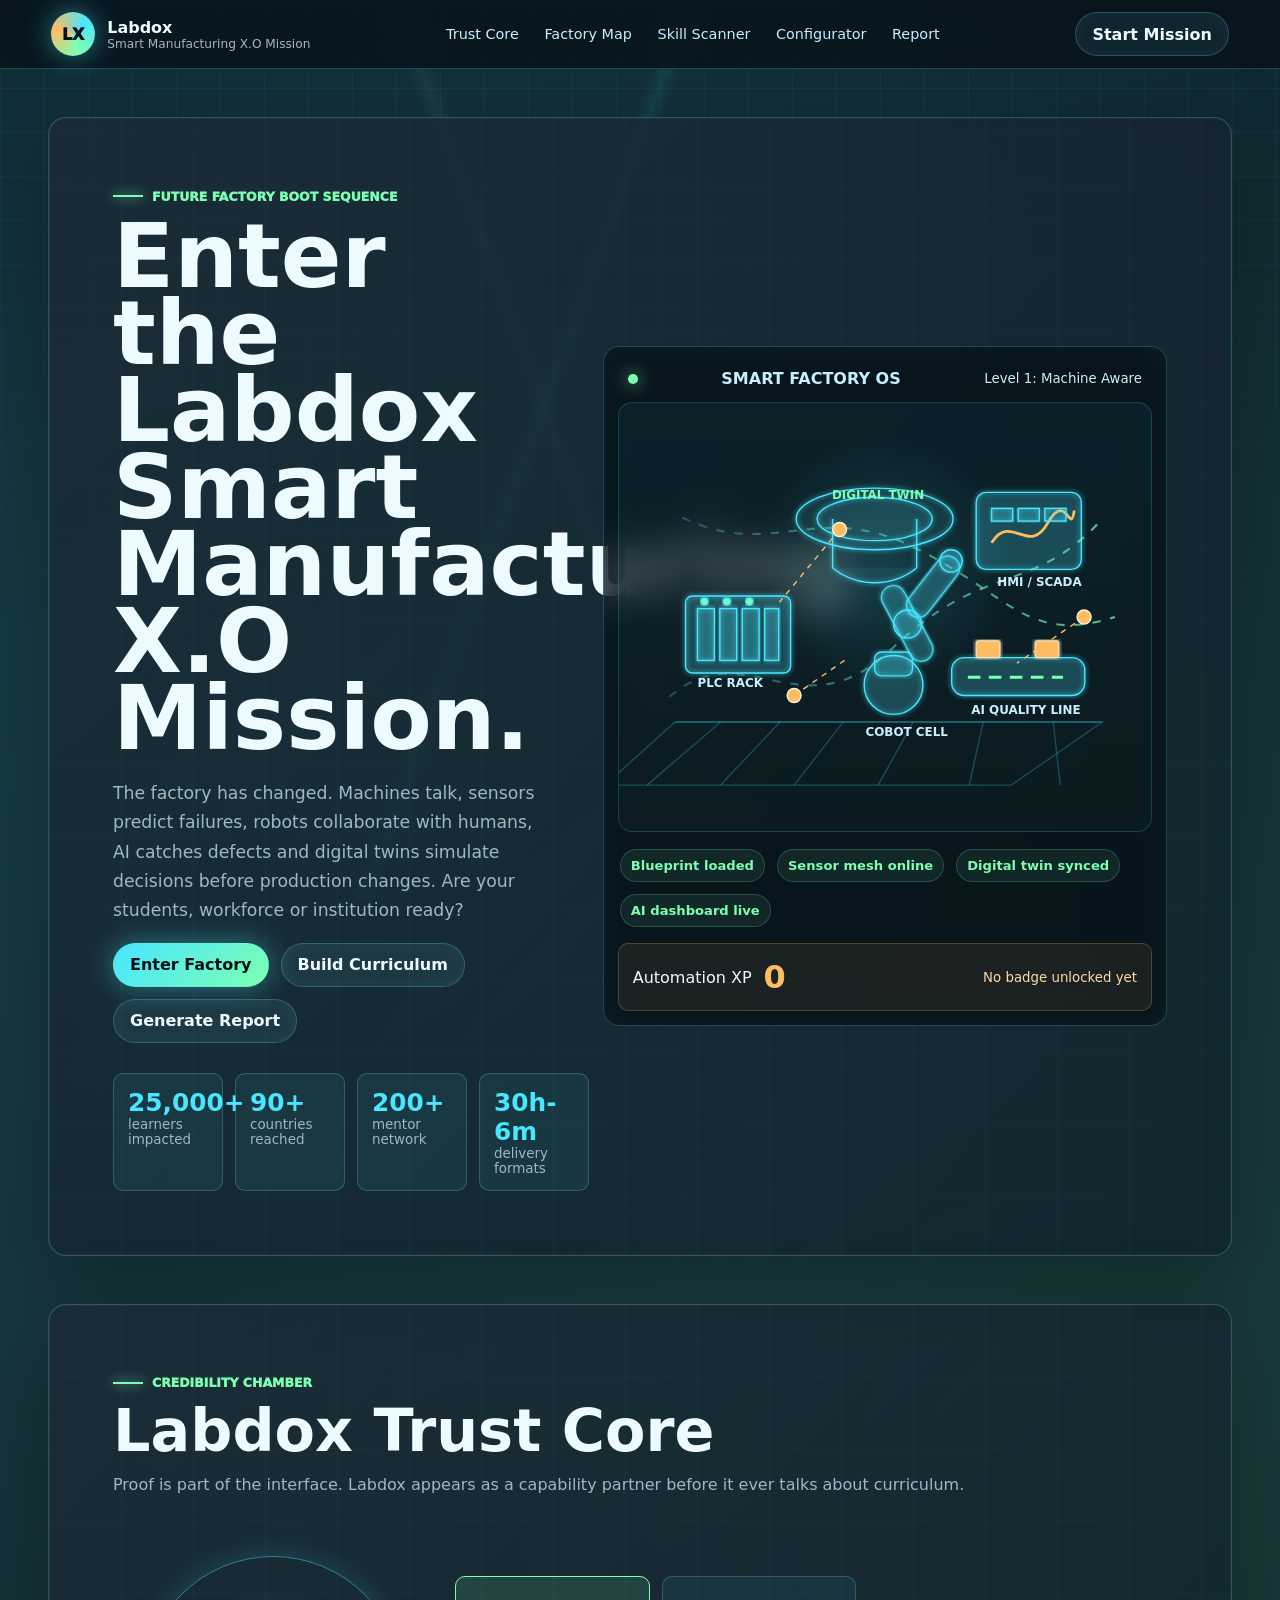
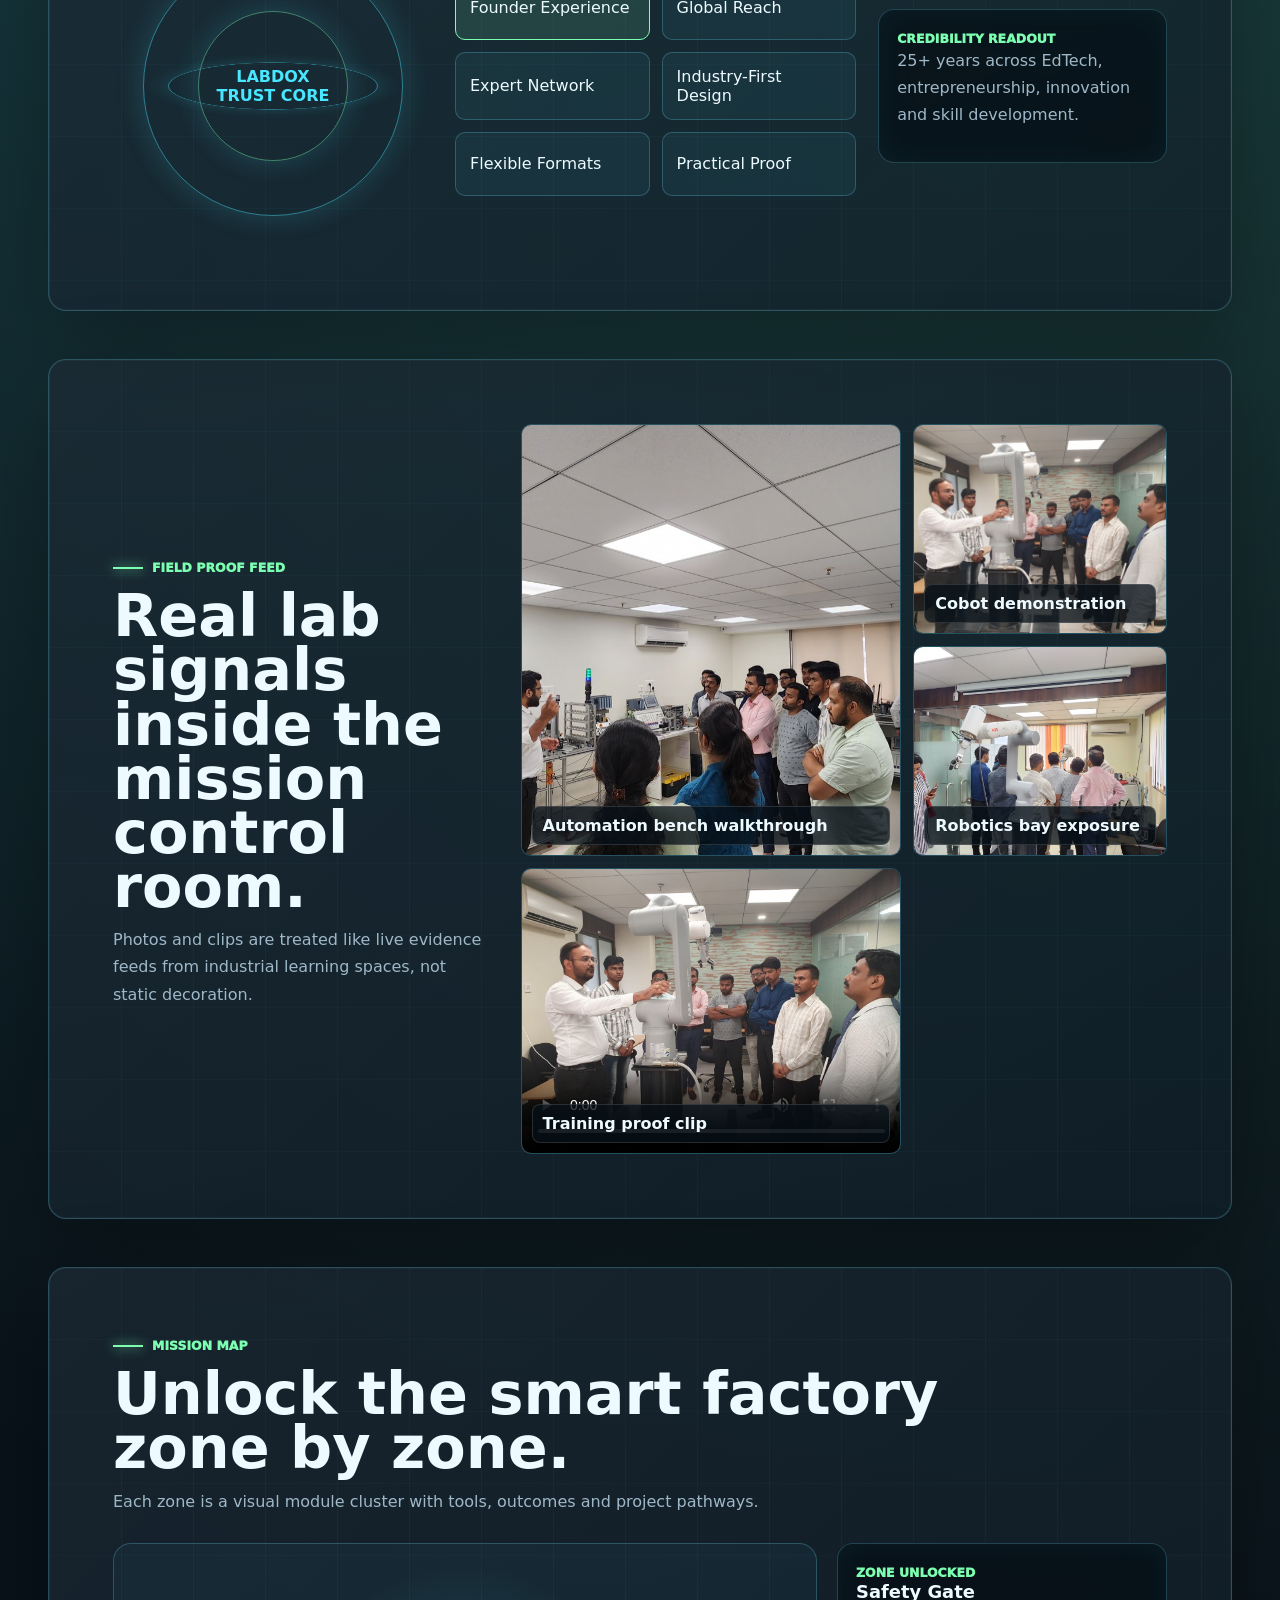
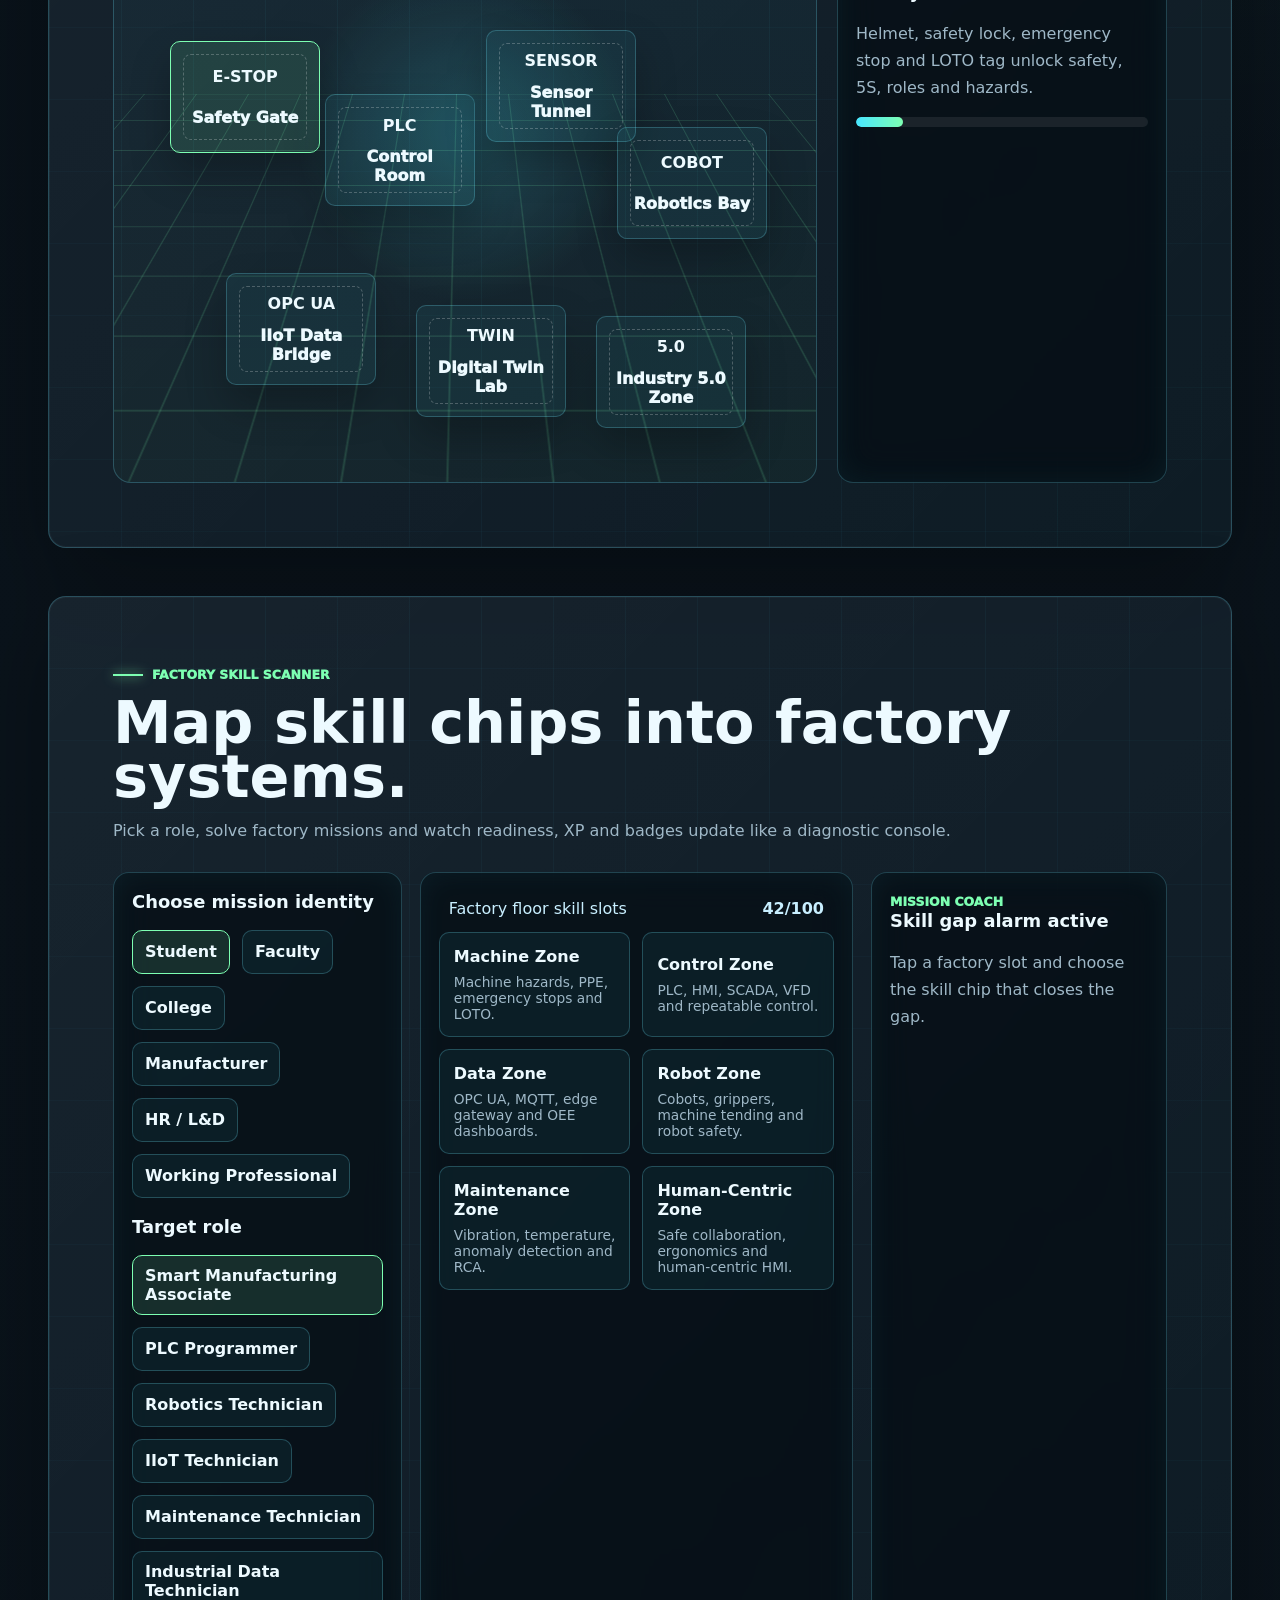
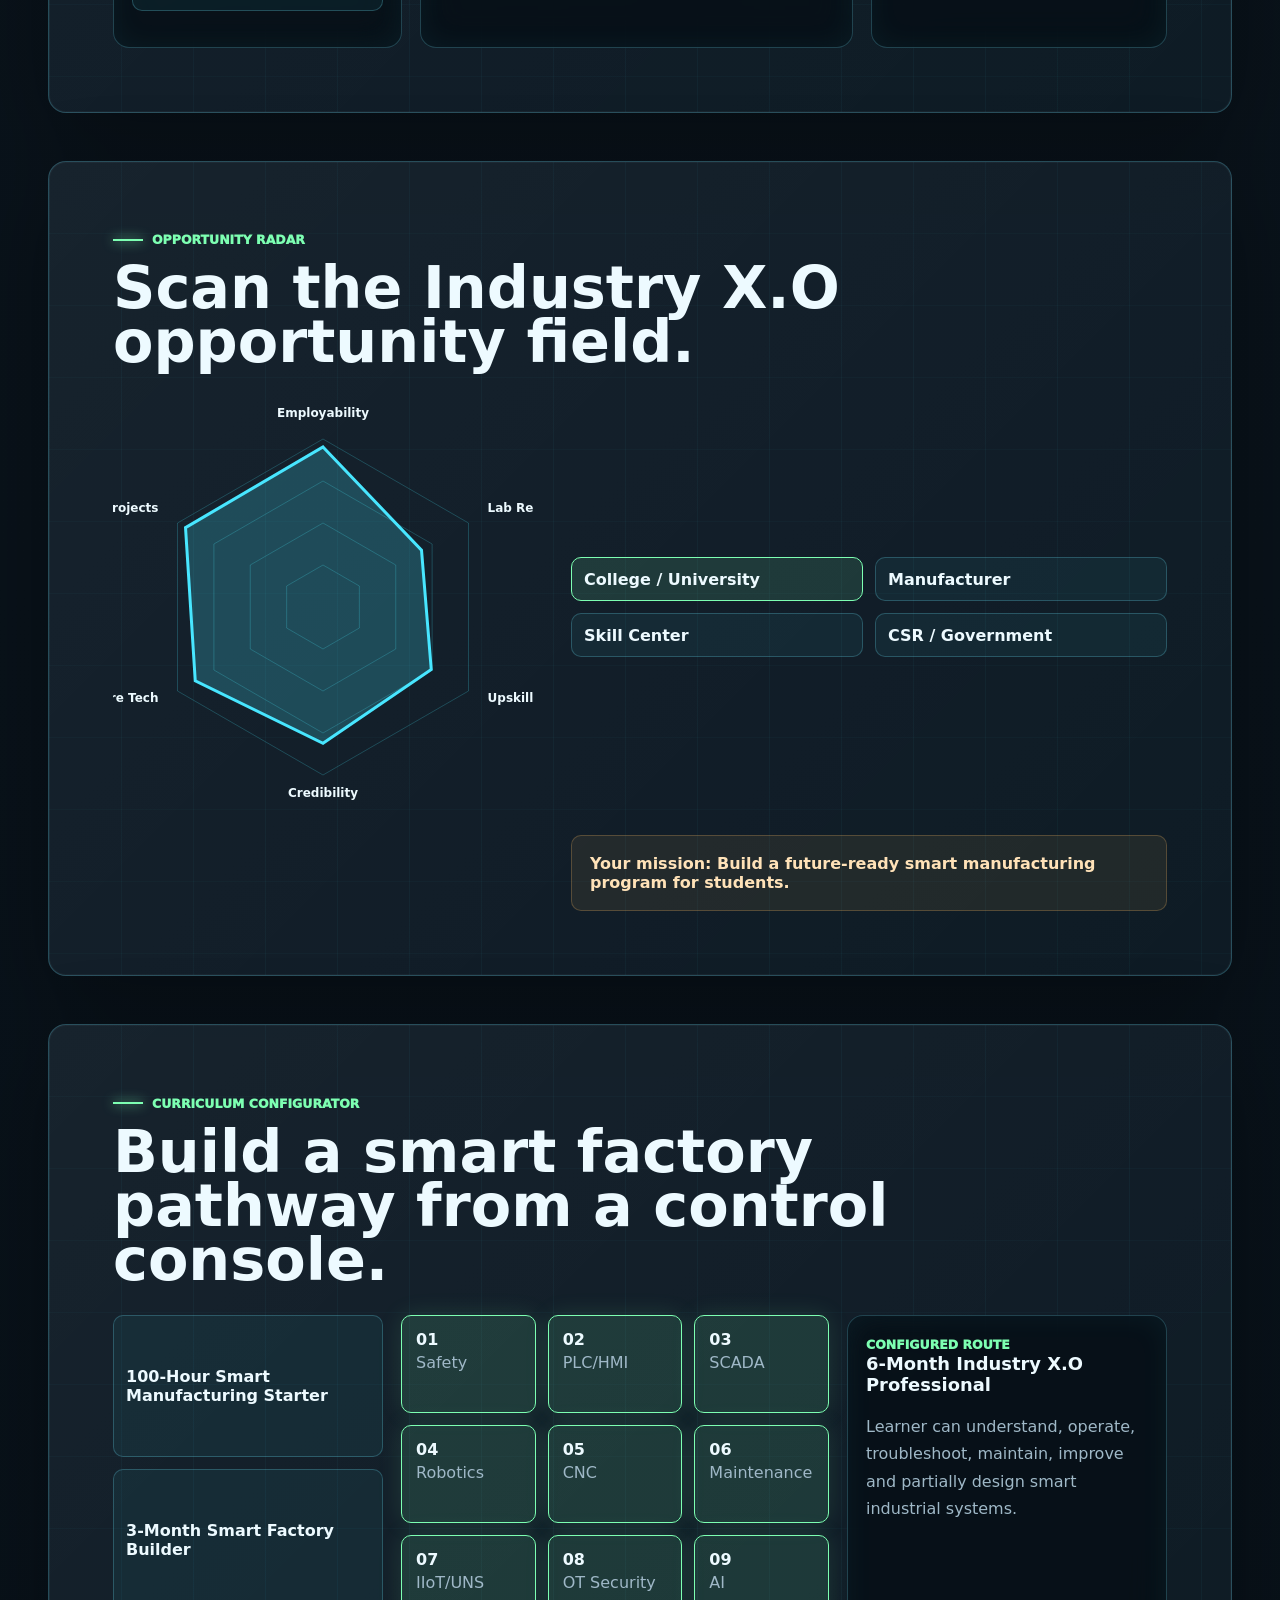
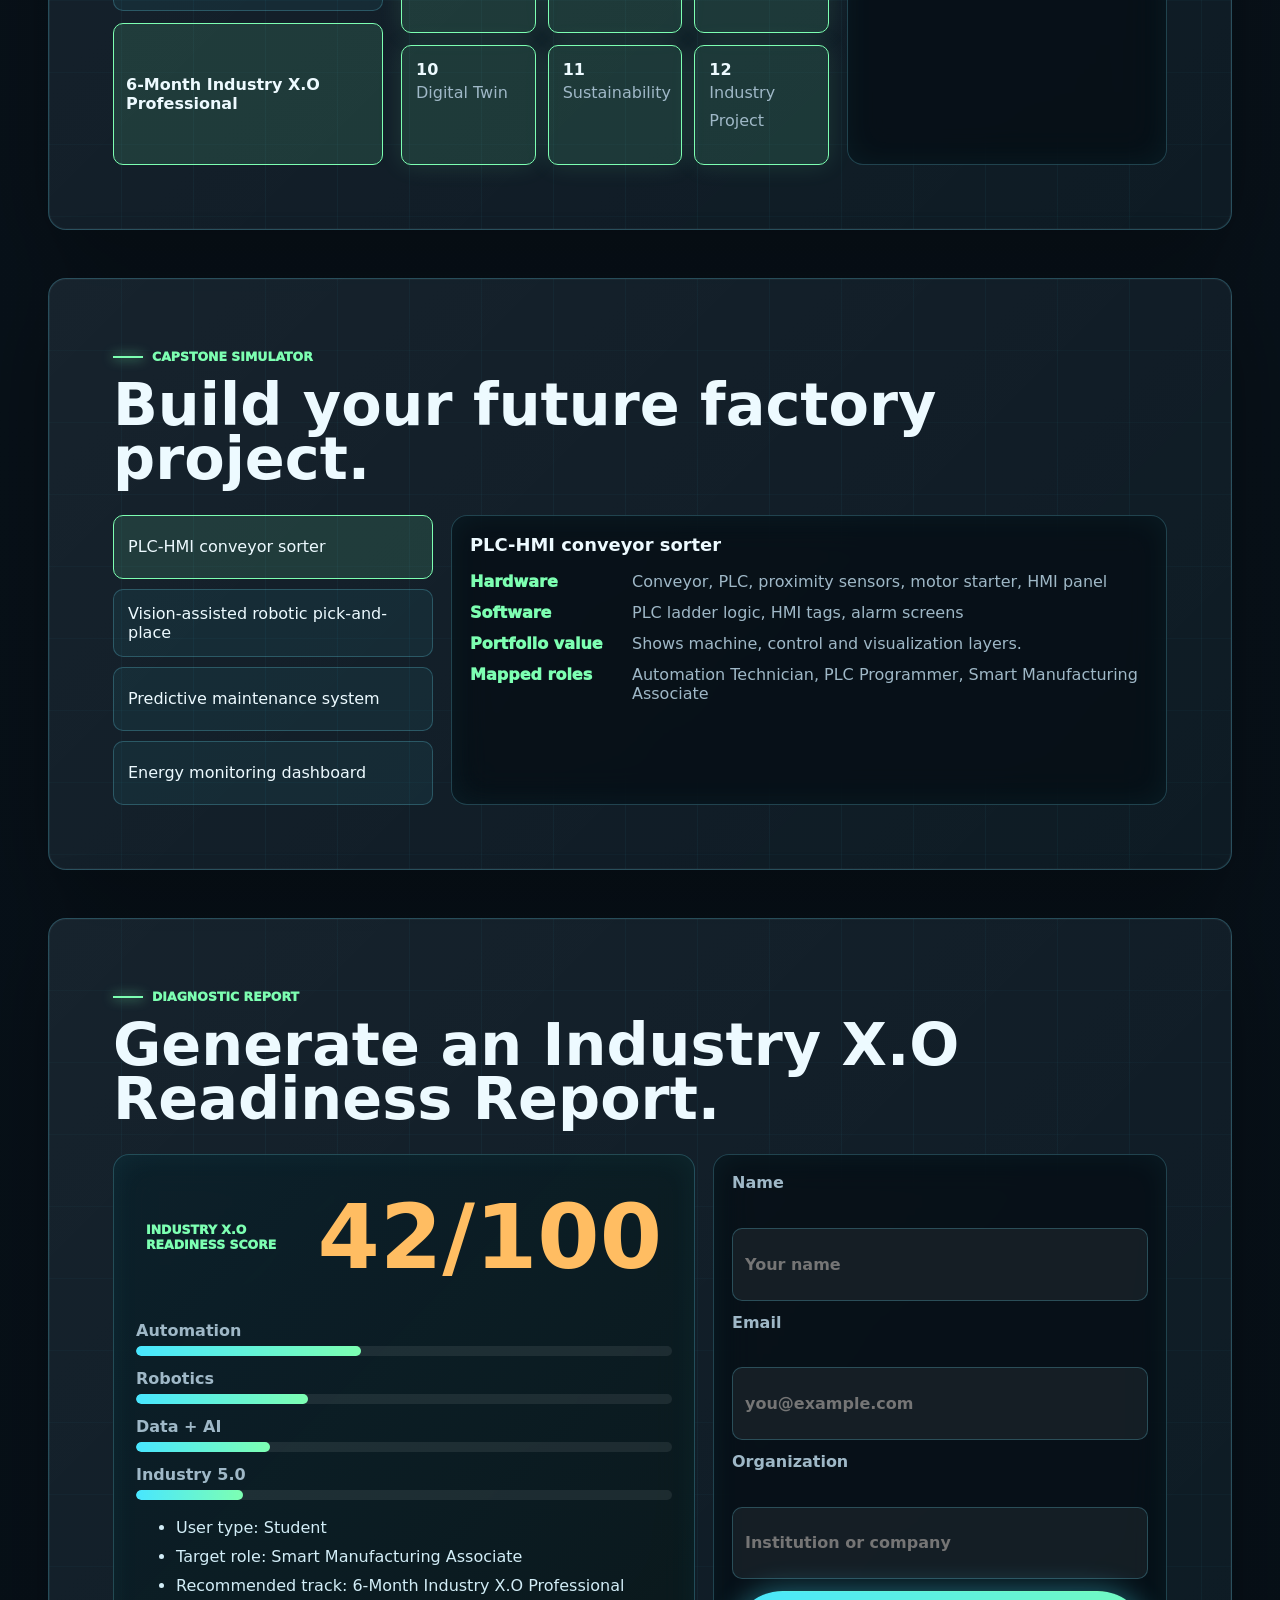
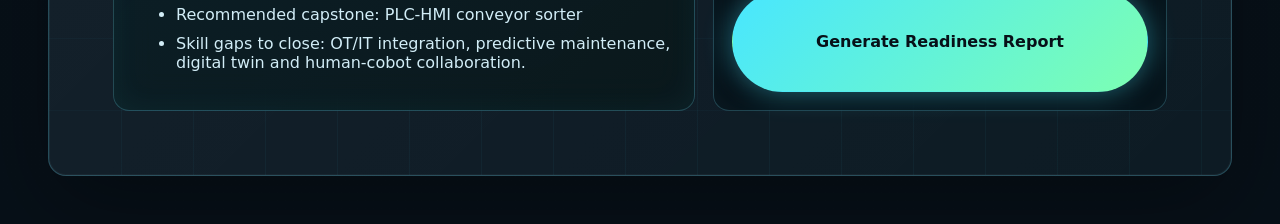
==== commit cd5f6923: "Rebuild site as immersive smart factory mission" ====
--- a/labdox-smart-manufacturing/index.html
+++ b/labdox-smart-manufacturing/index.html
@@ -3,478 +3,308 @@
   <head>
     <meta charset="utf-8">
     <meta name="viewport" content="width=device-width, initial-scale=1">
-    <meta name="description" content="Labdox Smart Manufacturing X.O Mission - an interactive future-factory experience for Industry 4.0, 5.0 and beyond readiness.">
+    <meta name="description" content="Labdox Smart Manufacturing X.O Mission - an immersive smart factory command-centre experience for Industry 4.0, 5.0 and beyond readiness.">
     <title>Labdox Smart Manufacturing X.O Mission</title>
     <link rel="icon" href="data:,">
     <link rel="stylesheet" href="styles.css">
   </head>
   <body>
+    <div class="ambient-grid" aria-hidden="true"></div>
     <header class="topbar">
-      <a class="brand" href="#top" aria-label="Labdox Smart Manufacturing">
-        <span class="brand-mark">L</span>
-        <span>
-          <strong>Labdox</strong>
-          <small>Smart Manufacturing X.O Mission</small>
-        </span>
+      <a class="brand" href="#top" aria-label="Labdox Smart Manufacturing X.O Mission">
+        <span class="brand-core">LX</span>
+        <span><strong>Labdox</strong><small>Smart Manufacturing X.O Mission</small></span>
       </a>
-      <nav class="nav" aria-label="Primary">
-        <a href="#trust-core">Trust Core</a>
-        <a href="#opportunity">Radar</a>
-        <a href="#skill-scan">Skill Scan</a>
+      <nav class="nav" aria-label="Primary navigation">
+        <a href="#trust">Trust Core</a>
+        <a href="#map">Factory Map</a>
+        <a href="#scanner">Skill Scanner</a>
         <a href="#curriculum">Configurator</a>
         <a href="#report">Report</a>
       </nav>
-      <a class="nav-cta" href="#report">Readiness Report</a>
+      <a class="button nav-button" href="#scanner">Start Mission</a>
     </header>
 
     <main id="top">
-      <section class="hero section-dark">
+      <section class="hero mission-panel">
         <div class="hero-copy">
-          <div class="eyebrow">Future factory boot-up</div>
-          <h1>Labdox Smart Manufacturing X.O Mission</h1>
+          <div class="system-line"><span></span> Future Factory Boot Sequence</div>
+          <h1>Enter the Labdox Smart Manufacturing X.O Mission.</h1>
           <p>
-            Step inside the future factory. Discover skill gaps, unlock roles, build a custom
-            smart manufacturing pathway and leave with an Industry X.O readiness report.
+            The factory has changed. Machines talk, sensors predict failures, robots collaborate
+            with humans, AI catches defects and digital twins simulate decisions before production
+            changes. Are your students, workforce or institution ready?
           </p>
           <div class="hero-actions">
-            <a class="button primary" href="#story">Start Smart Factory Mission</a>
-            <a class="button ghost" href="#curriculum">Build My Curriculum</a>
-            <a class="button ghost" href="#contact">Download Capability Deck</a>
-          </div>
-          <div class="proof-grid" aria-label="Labdox credibility metrics">
-            <div><strong>25+</strong><span>years founder experience</span></div>
+            <a class="button primary" href="#map">Enter Factory</a>
+            <a class="button ghost" href="#curriculum">Build Curriculum</a>
+            <a class="button ghost" href="#report">Generate Report</a>
+          </div>
+          <div class="mission-stats">
             <div><strong>25,000+</strong><span>learners impacted</span></div>
             <div><strong>90+</strong><span>countries reached</span></div>
-            <div><strong>200+</strong><span>mentor and instructor network</span></div>
-          </div>
-        </div>
-        <div class="hero-stage command-stage" aria-label="Animated Labdox smart factory command center">
-          <div class="factory-card">
-            <img src="assets/proof/web/workshop-wide-1.jpg" alt="Labdox-led smart manufacturing lab walkthrough with industrial equipment">
-            <div class="factory-overlay">
-              <div class="scan-line"></div>
-              <div class="boot-line boot-1">Blueprint loading</div>
-              <div class="boot-line boot-2">Machines online</div>
-              <div class="boot-line boot-3">AI dashboard live</div>
-              <div class="metric-chip chip-a">Real lab exposure</div>
-              <div class="metric-chip chip-b">Robot + PLC ecosystem</div>
-              <div class="metric-chip chip-c">Mission mode active</div>
-              <div class="holo-node node-one"></div>
-              <div class="holo-node node-two"></div>
-              <div class="holo-node node-three"></div>
+            <div><strong>200+</strong><span>mentor network</span></div>
+            <div><strong>30h-6m</strong><span>delivery formats</span></div>
+          </div>
+        </div>
+
+        <div class="boot-console" aria-label="Animated smart factory boot-up">
+          <div class="console-top">
+            <span class="live-dot"></span>
+            <strong>SMART FACTORY OS</strong>
+            <small id="levelText">Level 1: Machine Aware</small>
+          </div>
+          <svg class="factory-svg" viewBox="0 0 760 520" role="img" aria-label="Animated smart factory command centre">
+            <defs>
+              <linearGradient id="cyanGlow" x1="0" x2="1">
+                <stop offset="0" stop-color="#48e6ff" stop-opacity=".25"/>
+                <stop offset="1" stop-color="#7dffb2" stop-opacity=".72"/>
+              </linearGradient>
+              <filter id="glow">
+                <feGaussianBlur stdDeviation="4" result="blur"/>
+                <feMerge><feMergeNode in="blur"/><feMergeNode in="SourceGraphic"/></feMerge>
+              </filter>
+            </defs>
+            <path class="circuit-line line-a" d="M72 374 C180 280, 260 430, 390 305 S590 230, 690 120"/>
+            <path class="circuit-line line-b" d="M90 118 C220 180, 280 92, 420 160 S580 300, 708 260"/>
+            <g class="factory-floor">
+              <path d="M80 410 L690 410 L560 500 L-20 500 Z"/>
+              <path d="M80 410 L690 410"/>
+              <path d="M145 410 L40 500 M230 410 L145 500 M320 410 L250 500 M420 410 L370 500 M520 410 L500 500 M620 410 L630 500"/>
+            </g>
+            <g class="plc-rack prop-svg">
+              <rect x="95" y="230" width="150" height="110" rx="10"/>
+              <rect x="112" y="248" width="24" height="74"/>
+              <rect x="144" y="248" width="24" height="74"/>
+              <rect x="176" y="248" width="24" height="74"/>
+              <rect x="208" y="248" width="20" height="74"/>
+              <circle class="blink" cx="122" cy="238" r="5"/>
+              <circle class="blink delay-1" cx="154" cy="238" r="5"/>
+              <circle class="blink delay-2" cx="186" cy="238" r="5"/>
+              <text x="112" y="360">PLC RACK</text>
+            </g>
+            <g class="robot-arm prop-svg">
+              <circle cx="392" cy="357" r="42"/>
+              <rect x="365" y="310" width="54" height="34" rx="10"/>
+              <g class="robot-motion">
+                <rect x="395" y="210" width="34" height="118" rx="17" transform="rotate(-28 412 270)"/>
+                <rect x="432" y="166" width="34" height="102" rx="17" transform="rotate(38 449 216)"/>
+                <circle cx="412" cy="270" r="20"/>
+                <circle cx="474" cy="180" r="16"/>
+                <path d="M485 170 l34 -15 m-26 26 l34 12"/>
+              </g>
+              <text x="352" y="430">COBOT CELL</text>
+            </g>
+            <g class="conveyor prop-svg">
+              <rect x="475" y="318" width="190" height="54" rx="18"/>
+              <path class="belt" d="M498 346 h136"/>
+              <rect class="box box-a" x="510" y="294" width="34" height="24" rx="3"/>
+              <rect class="box box-b" x="594" y="294" width="34" height="24" rx="3"/>
+              <text x="503" y="398">AI QUALITY LINE</text>
+            </g>
+            <g class="hmi prop-svg">
+              <rect x="510" y="82" width="150" height="110" rx="14"/>
+              <path class="chart-line" d="M532 154 C560 110, 585 174, 612 126 S644 146, 650 108"/>
+              <rect x="532" y="105" width="30" height="18"/>
+              <rect x="570" y="105" width="30" height="18"/>
+              <rect x="608" y="105" width="30" height="18"/>
+              <text x="540" y="216">HMI / SCADA</text>
+            </g>
+            <g class="digital-twin">
+              <ellipse cx="365" cy="120" rx="112" ry="44"/>
+              <ellipse cx="365" cy="120" rx="82" ry="31"/>
+              <path d="M305 120 L305 190 M425 120 L425 190 M305 190 C340 218, 390 218, 425 190"/>
+              <text x="304" y="92">DIGITAL TWIN</text>
+            </g>
+            <g class="sensor sensor-a"><circle cx="250" cy="372" r="10"/><path d="M250 372 l72 -50"/></g>
+            <g class="sensor sensor-b"><circle cx="664" cy="260" r="10"/><path d="M664 260 l-96 66"/></g>
+            <g class="sensor sensor-c"><circle cx="315" cy="135" r="10"/><path d="M315 135 l-86 104"/></g>
+          </svg>
+          <div class="boot-readouts">
+            <span>Blueprint loaded</span>
+            <span>Sensor mesh online</span>
+            <span>Digital twin synced</span>
+            <span>AI dashboard live</span>
+          </div>
+          <div class="xp-hud">
+            <span>Automation XP</span>
+            <strong id="xpScore">0</strong>
+            <small id="badgeText">No badge unlocked yet</small>
+          </div>
+        </div>
+      </section>
+
+      <section id="trust" class="trust mission-panel">
+        <div class="section-head">
+          <div class="system-line"><span></span> Credibility Chamber</div>
+          <h2>Labdox Trust Core</h2>
+          <p>Proof is part of the interface. Labdox appears as a capability partner before it ever talks about curriculum.</p>
+        </div>
+        <div class="trust-chamber">
+          <div class="holo-core">
+            <div class="ring ring-one"></div>
+            <div class="ring ring-two"></div>
+            <div class="ring ring-three"></div>
+            <strong>LABDOX<br>TRUST CORE</strong>
+          </div>
+          <div class="trust-pods">
+            <button class="trust-pod active" data-copy="25+ years across EdTech, entrepreneurship, innovation and skill development.">Founder Experience</button>
+            <button class="trust-pod" data-copy="25,000+ learners impacted with Indian and international learning exposure.">Global Reach</button>
+            <button class="trust-pod" data-copy="200+ instructors, mentors and practitioners across automation, AI, data, IoT and manufacturing.">Expert Network</button>
+            <button class="trust-pod" data-copy="Curriculum starts from job roles, use cases, tools, machines, projects and workplace expectations.">Industry-First Design</button>
+            <button class="trust-pod" data-copy="Programs span 30-hour workshops, bootcamps, 3-month projects and 6-month industry pathways.">Flexible Formats</button>
+            <button class="trust-pod" data-copy="Real lab exposure, robotics demonstrations and equipment-led learning support credibility.">Practical Proof</button>
+          </div>
+          <div class="trust-screen">
+            <span>Credibility readout</span>
+            <p id="trustReadout">25+ years across EdTech, entrepreneurship, innovation and skill development.</p>
+          </div>
+        </div>
+      </section>
+
+      <section class="proof mission-panel">
+        <div class="proof-command">
+          <div>
+            <div class="system-line"><span></span> Field Proof Feed</div>
+            <h2>Real lab signals inside the mission control room.</h2>
+            <p>Photos and clips are treated like live evidence feeds from industrial learning spaces, not static decoration.</p>
+          </div>
+          <div class="proof-feed">
+            <figure class="feed-main">
+              <img src="assets/proof/web/workshop-wide-1.jpg" alt="Labdox smart manufacturing lab walkthrough">
+              <figcaption>Automation bench walkthrough</figcaption>
+            </figure>
+            <figure>
+              <img src="assets/proof/web/classroom-1.jpg" alt="ABB cobot demonstration to learners">
+              <figcaption>Cobot demonstration</figcaption>
+            </figure>
+            <figure>
+              <img src="assets/proof/web/workshop-wide-3.jpg" alt="Robotics lab visit">
+              <figcaption>Robotics bay exposure</figcaption>
+            </figure>
+            <figure class="feed-video">
+              <video src="assets/proof/VID-20230710-WA0028.mp4" controls preload="metadata" poster="assets/proof/web/classroom-1.jpg"></video>
+              <figcaption>Training proof clip</figcaption>
+            </figure>
+          </div>
+        </div>
+      </section>
+
+      <section id="map" class="factory-map mission-panel">
+        <div class="section-head">
+          <div class="system-line"><span></span> Mission Map</div>
+          <h2>Unlock the smart factory zone by zone.</h2>
+          <p>Each zone is a visual module cluster with tools, outcomes and project pathways.</p>
+        </div>
+        <div class="map-grid">
+          <div class="isometric-map" id="factoryMap" aria-label="Interactive isometric factory map"></div>
+          <aside class="zone-console">
+            <span>Zone unlocked</span>
+            <h3 id="zoneTitle">Safety Gate</h3>
+            <p id="zoneText">Helmet, safety lock, emergency stop and LOTO tag unlock safety, 5S, roles and hazards.</p>
+            <div class="meter"><span id="zoneMeter"></span></div>
+          </aside>
+        </div>
+      </section>
+
+      <section id="scanner" class="scanner mission-panel">
+        <div class="section-head">
+          <div class="system-line"><span></span> Factory Skill Scanner</div>
+          <h2>Map skill chips into factory systems.</h2>
+          <p>Pick a role, solve factory missions and watch readiness, XP and badges update like a diagnostic console.</p>
+        </div>
+        <div class="scanner-grid">
+          <div class="role-console">
+            <h3>Choose mission identity</h3>
+            <div class="chip-row" id="userChips"></div>
+            <h3>Target role</h3>
+            <div class="chip-row" id="roleChips"></div>
+          </div>
+          <div class="skill-board">
+            <div class="board-header">
+              <span>Factory floor skill slots</span>
+              <strong id="readinessScore">42/100</strong>
             </div>
-          </div>
-          <div class="xp-panel" aria-live="polite">
-            <span>Visitor XP</span>
-            <strong id="xpScore">0</strong>
-            <small id="badgeText">Earn your first smart-factory badge</small>
-          </div>
-        </div>
-      </section>
-
-      <section id="trust-core" class="trust-core section-dark">
-        <div class="section-head narrow">
-          <span class="eyebrow">Labdox Trust Core</span>
-          <h2>Credibility locked before the mission begins.</h2>
-          <p>Tap each pod to see why Labdox is positioned as a workforce capability partner, not a normal course provider.</p>
-        </div>
-        <div class="trust-orbit">
-          <div class="trust-center">
-            <span>LABDOX</span>
-            <strong>Trust Core</strong>
-          </div>
-          <button class="trust-pod active" data-trust="Founder-led: 25+ years across EdTech, entrepreneurship, innovation and skill development.">Founder Experience</button>
-          <button class="trust-pod" data-trust="Global reach: 25,000+ learners impacted across India and international learning markets.">Global Learning Reach</button>
-          <button class="trust-pod" data-trust="Instructor network: 200+ mentors, trainers and practitioners across automation, AI, IoT, data and manufacturing.">Instructor Network</button>
-          <button class="trust-pod" data-trust="Industry-first design: job roles, tools, machines, use cases and projects come before syllabus tables.">Industry-First Curriculum</button>
-          <button class="trust-pod" data-trust="Project proof: practical project exposure, long-duration work and real lab interactions anchor the learning model.">Practical Projects</button>
-          <button class="trust-pod" data-trust="Innovation ecosystem: startup, mentoring and institutional exposure bring problem-solving into technical training.">Innovation Ecosystem</button>
-        </div>
-        <div class="trust-readout" id="trustReadout">Founder-led: 25+ years across EdTech, entrepreneurship, innovation and skill development.</div>
-      </section>
-
-      <section class="evidence section-light">
-        <div class="section-head">
-          <span class="eyebrow">Proof before promise</span>
-          <h2>Real equipment, real learners, real industry exposure.</h2>
-          <p>
-            Before the website asks visitors to believe in the future, it shows them Labdox in
-            physical learning environments: robotics labs, automation benches, instructor-led
-            demonstrations and cohort learning around actual machines.
-          </p>
-        </div>
-        <div class="evidence-grid">
-          <article class="evidence-video">
-            <video src="assets/proof/VID-20230710-WA0028.mp4" controls preload="metadata" poster="assets/proof/web/classroom-1.jpg"></video>
-            <div>
-              <strong>Labdox field proof</strong>
-              <span>Hands-on exposure captured from real training and lab interaction moments.</span>
+            <div class="skill-zones" id="skillZones"></div>
+          </div>
+          <aside class="coach-panel">
+            <span>Mission Coach</span>
+            <h3 id="coachTitle">Skill gap alarm active</h3>
+            <p id="coachText">Tap a factory slot and choose the skill chip that closes the gap.</p>
+            <div class="badge-rack" id="badges"></div>
+          </aside>
+        </div>
+      </section>
+
+      <section id="opportunity" class="radar mission-panel">
+        <div class="section-head">
+          <div class="system-line"><span></span> Opportunity Radar</div>
+          <h2>Scan the Industry X.O opportunity field.</h2>
+        </div>
+        <div class="radar-grid">
+          <canvas id="radarCanvas" width="420" height="420" aria-label="Opportunity radar"></canvas>
+          <div class="radar-options" id="personaOptions"></div>
+          <div class="radar-readout" id="personaMission">Your mission: Build a future-ready smart manufacturing program for students.</div>
+        </div>
+      </section>
+
+      <section id="curriculum" class="curriculum mission-panel">
+        <div class="section-head">
+          <div class="system-line"><span></span> Curriculum Configurator</div>
+          <h2>Build a smart factory pathway from a control console.</h2>
+        </div>
+        <div class="config-console">
+          <div class="track-switch" id="trackSwitch"></div>
+          <div class="module-circuit" id="moduleCircuit"></div>
+          <div class="track-output">
+            <span>Configured route</span>
+            <h3 id="trackTitle">6-Month Industry X.O Professional</h3>
+            <p id="trackOutcome">Learner can understand, operate, troubleshoot, maintain, improve and partially design smart industrial systems.</p>
+          </div>
+        </div>
+      </section>
+
+      <section class="capstone mission-panel">
+        <div class="section-head">
+          <div class="system-line"><span></span> Capstone Simulator</div>
+          <h2>Build your future factory project.</h2>
+        </div>
+        <div class="project-console">
+          <div class="project-selector" id="projectSelector"></div>
+          <div class="project-diagnostic" id="projectDiagnostic"></div>
+        </div>
+      </section>
+
+      <section id="report" class="report mission-panel">
+        <div class="section-head">
+          <div class="system-line"><span></span> Diagnostic Report</div>
+          <h2>Generate an Industry X.O Readiness Report.</h2>
+        </div>
+        <div class="report-grid">
+          <div class="report-sheet">
+            <div class="report-header">
+              <span>Industry X.O Readiness Score</span>
+              <strong id="finalScore">42/100</strong>
             </div>
-          </article>
-          <article class="proof-photo tall">
-            <img src="assets/proof/web/classroom-1.jpg" alt="Instructor explaining an ABB collaborative robot to learners">
-            <div><strong>Cobot demonstration</strong><span>Human-machine collaboration in front of learners.</span></div>
-          </article>
-          <article class="proof-photo">
-            <img src="assets/proof/web/workshop-wide-3.jpg" alt="Learners observing industrial robot equipment in a lab">
-            <div><strong>Industry lab visit</strong><span>Robotics, control systems and machine interaction.</span></div>
-          </article>
-          <article class="proof-photo">
-            <img src="assets/proof/web/workshop-wide-4.jpg" alt="Learners gathered around smart manufacturing lab equipment">
-            <div><strong>Equipment-led learning</strong><span>Training shaped around systems, not slides.</span></div>
-          </article>
-        </div>
-      </section>
-
-      <section class="story section-dark" id="story">
-        <div class="story-copy">
-          <span class="eyebrow">Story mode</span>
-          <h2>Enter the factory of 2035. Your mission is to upgrade it without breaking production.</h2>
-          <p>
-            Visitors unlock each zone by learning why the technology matters: start with physical
-            machines, connect PLCs and sensors, add HMI/SCADA, stream data to the edge, deploy AI,
-            then make the system human-centric and sustainable.
-          </p>
-          <div class="story-progress" aria-label="Story progress">
-            <span class="active">01 Sense</span>
-            <span>02 Control</span>
-            <span>03 Visualize</span>
-            <span>04 Predict</span>
-            <span>05 Collaborate</span>
-          </div>
-        </div>
-        <div class="mission-scene" aria-label="Animated futuristic factory story scene">
-          <div class="grid-floor"></div>
-          <div class="prop prop-robot">COBOT</div>
-          <div class="prop prop-edge">EDGE AI</div>
-          <div class="prop prop-twin">DIGITAL TWIN</div>
-          <div class="prop prop-drone">AMR</div>
-          <div class="beam beam-a"></div>
-          <div class="beam beam-b"></div>
-          <button class="story-hotspot active" data-story="Sensors reveal what the factory is feeling before people can see it.">Sensor pulse</button>
-          <button class="story-hotspot" data-story="PLC and HMI turn raw signals into safe, repeatable control.">Control room</button>
-          <button class="story-hotspot" data-story="Edge AI catches drift, downtime and quality defects while production is live.">AI checkpoint</button>
-          <p id="storyText">Sensors reveal what the factory is feeling before people can see it.</p>
-        </div>
-      </section>
-
-      <section id="credibility" class="cred section-light">
-        <div class="section-head">
-          <span class="eyebrow">Credibility first</span>
-          <h2>Labdox is positioned as a workforce capability partner, not a course seller.</h2>
-          <p>
-            The program starts from industry use cases, job roles, tools, projects and workplace
-            expectations, then builds curriculum backwards into practical learning.
-          </p>
-        </div>
-        <div class="cred-layout">
-          <article class="cred-card active" data-cred="founder">
-            <span>01</span>
-            <h3>Founder-led execution</h3>
-            <p>25+ years across EdTech, entrepreneurship, skill development and innovation ecosystems.</p>
-          </article>
-          <article class="cred-card" data-cred="global">
-            <span>02</span>
-            <h3>Global learning reach</h3>
-            <p>Experience with Indian and international learners, global platform delivery models and scalable training formats.</p>
-          </article>
-          <article class="cred-card" data-cred="network">
-            <span>03</span>
-            <h3>Expert network</h3>
-            <p>200+ instructors, mentors and industry practitioners across automation, AI, IoT, data and manufacturing domains.</p>
-          </article>
-          <article class="cred-card" data-cred="outcomes">
-            <span>04</span>
-            <h3>Project outcomes</h3>
-            <p>Long-duration practical projects, student placement outcomes and international AI project recognition stories.</p>
-          </article>
-        </div>
-        <div class="cred-detail" id="credDetail">
-          <strong>Why it matters:</strong>
-          Institutions need a partner who can design labs, onboard trainers, run assessments,
-          mentor capstones and translate future technology into employable skills.
-        </div>
-      </section>
-
-      <section id="opportunity" class="opportunity">
-        <div class="section-head narrow">
-          <span class="eyebrow">Opportunity simulator</span>
-          <h2>Turn a conventional shop floor into a smart factory stack.</h2>
-          <p>Pick technologies and watch how capability, productivity and career relevance move.</p>
-        </div>
-        <div class="simulator">
-          <div class="factory-stack">
-            <button class="layer active" data-layer="physical">Physical: machines, CNC, sensors</button>
-            <button class="layer active" data-layer="control">Control: PLC, drives, robots</button>
-            <button class="layer" data-layer="supervisory">Supervisory: HMI, SCADA, historian</button>
-            <button class="layer" data-layer="data">Data: IIoT, OPC UA, edge, dashboards</button>
-            <button class="layer" data-layer="ai">AI: predictive maintenance, vision quality</button>
-            <button class="layer" data-layer="human">Industry 5.0: cobots, sustainability, safety</button>
-          </div>
-          <div class="sim-output">
-            <canvas id="radar" width="360" height="360" aria-label="Capability radar chart"></canvas>
-            <div class="output-stats">
-              <div><span>Capability score</span><strong id="capabilityScore">38</strong></div>
-              <div><span>Estimated OEE gain</span><strong id="oeeGain">8%</strong></div>
-              <div><span>Smart roles unlocked</span><strong id="rolesUnlocked">5</strong></div>
+            <div class="report-bars">
+              <label>Automation<span><i id="barAutomation"></i></span></label>
+              <label>Robotics<span><i id="barRobotics"></i></span></label>
+              <label>Data + AI<span><i id="barData"></i></span></label>
+              <label>Industry 5.0<span><i id="barHuman"></i></span></label>
             </div>
-          </div>
-        </div>
-        <div class="persona-console">
-          <h3>Which opportunity do you want to unlock?</h3>
-          <div class="persona-options">
-            <button class="persona active" data-mission="Your mission: Build a future-ready smart manufacturing program for students.">College / University</button>
-            <button class="persona" data-mission="Your mission: Upgrade workforce capability for connected, data-driven factories.">Manufacturer</button>
-            <button class="persona" data-mission="Your mission: Create a practical smart manufacturing lab that earns institutional credibility.">Skill Center</button>
-            <button class="persona" data-mission="Your mission: Convert training spend into visible projects, roles and workforce readiness.">CSR / Government</button>
-          </div>
-          <p id="personaMission">Your mission: Build a future-ready smart manufacturing program for students.</p>
-        </div>
-      </section>
-
-      <section class="alarm section-dark">
-        <div class="section-head narrow">
-          <span class="eyebrow">Skill gap alarm</span>
-          <h2>The biggest barrier is not technology. It is talent.</h2>
-          <p>Run the scan before selecting a curriculum. The factory dashboard will show which capability gaps are blocking Industry X.O readiness.</p>
-        </div>
-        <div class="alarm-grid">
-          <div class="alarm-panel warning">Skill Gap Detected</div>
-          <div class="alarm-panel">Automation Readiness Low</div>
-          <div class="alarm-panel">Data Capability Missing</div>
-          <div class="alarm-panel">Predictive Maintenance Not Ready</div>
-          <div class="alarm-panel">Human-Robot Collaboration Not Trained</div>
-          <div class="alarm-panel">OT/IT Integration Gap</div>
-        </div>
-        <a class="button primary center-button" href="#skill-scan">Run Skill Readiness Scan</a>
-      </section>
-
-      <section class="visual-strip" aria-label="Program technology highlights">
-        <article>
-          <img src="assets/images/edge-computing.png" alt="OT IT convergence through edge computing">
-          <h3>OT/IT convergence</h3>
-        </article>
-        <article>
-          <img src="assets/images/ai-quality.png" alt="AI quality inspection and process optimization">
-          <h3>AI quality inspection</h3>
-        </article>
-        <article>
-          <img src="assets/images/hmi-scada.png" alt="Human centric HMI and SCADA interface">
-          <h3>Human-centric HMI</h3>
-        </article>
-        <article>
-          <img src="assets/images/swarm-robotics.png" alt="Autonomous material handling and swarm robotics">
-          <h3>Autonomous robotics</h3>
-        </article>
-      </section>
-
-      <section id="skill-scan" class="game section-dark">
-        <div class="section-head">
-          <span class="eyebrow">Factory Skill Scanner</span>
-          <h2>Map factory problems, roles and skills to your readiness score.</h2>
-          <p>Choose who you are and the role you want to unlock. Then solve factory missions to increase your score.</p>
-        </div>
-        <div class="scanner-controls">
-          <label>I am a
-            <select id="userType">
-              <option>Student</option>
-              <option>Faculty member</option>
-              <option>College decision maker</option>
-              <option>Training partner</option>
-              <option>Manufacturing company</option>
-              <option>HR / L&D leader</option>
-              <option>Working professional</option>
-            </select>
-          </label>
-          <label>Target role
-            <select id="targetRole">
-              <option>Smart Manufacturing Associate</option>
-              <option>Automation Technician</option>
-              <option>PLC Programmer</option>
-              <option>HMI Developer</option>
-              <option>Robotics Technician</option>
-              <option>CNC Operator</option>
-              <option>Maintenance Technician</option>
-              <option>IIoT Technician</option>
-              <option>Predictive Maintenance Assistant</option>
-              <option>Industrial Data Technician</option>
-            </select>
-          </label>
-          <div class="scan-score">
-            <span>Industry X.O Readiness</span>
-            <strong id="readinessScore">42/100</strong>
-          </div>
-        </div>
-        <div class="game-board">
-          <div>
-            <h3>Factory missions</h3>
-            <div id="missionList" class="mission-list"></div>
-          </div>
-          <div>
-            <h3>Skill cards</h3>
-            <div id="skillList" class="skill-list"></div>
-          </div>
-          <aside class="coach">
-            <h3>Coach feed</h3>
-            <p id="coachText">Choose a mission, then choose the skill that solves it.</p>
-            <div class="badges" id="badges"></div>
-          </aside>
-        </div>
-      </section>
-
-      <section class="mission-map">
-        <div class="section-head narrow">
-          <span class="eyebrow">Smart Factory Mission Map</span>
-          <h2>Unlock the factory zone by zone.</h2>
-          <p>Each zone represents a module cluster, a lab setup, and a project pathway.</p>
-        </div>
-        <div class="zone-map" id="zoneMap"></div>
-        <div class="zone-readout" id="zoneReadout">Safety Gate unlocks safety, 5S, factory roles, machine hazards and LOTO basics.</div>
-      </section>
-
-      <section id="curriculum" class="curriculum section-light">
-        <div class="section-head narrow">
-          <span class="eyebrow">Curriculum Configurator</span>
-          <h2>Build your own smart factory curriculum console.</h2>
-          <p>B.Tech learners go deeper into architecture, analytics and integration. ITI learners go deeper into installation, operation, diagnostics and maintenance.</p>
-        </div>
-        <div class="builder">
-          <div class="builder-controls">
-            <label>
-              Step 3: choose duration
-              <select id="trackSelect">
-                <option value="100">100-hour accelerator</option>
-                <option value="270">3-month project program</option>
-                <option value="570" selected>6-month advanced program</option>
-              </select>
-            </label>
-            <label>
-              Step 1: who is this program for?
-              <select id="pathwaySelect">
-                <option value="dual" selected>Dual B.Tech + ITI cohort</option>
-                <option value="btech">B.Tech systems pathway</option>
-                <option value="iti">ITI smart operations pathway</option>
-              </select>
-            </label>
-            <div class="hours-ring">
-              <span id="selectedHours">570</span>
-              <small>target hours</small>
-            </div>
-          </div>
-          <div class="module-grid" id="moduleGrid"></div>
-        </div>
-        <div class="roadmap" id="roadmap"></div>
-      </section>
-
-      <section id="payscale" class="payscale">
-        <div class="section-head narrow">
-          <span class="eyebrow">Career Value Simulator</span>
-          <h2>Estimate how stack depth changes role readiness.</h2>
-          <p>Salary bands are indicative and should be refreshed from verified job market data. They are not placement or salary guarantees.</p>
-        </div>
-        <div class="calculator">
-          <div class="calc-controls">
-            <label>Role
-              <select id="roleSelect">
-                <option value="technician">Automation Technician</option>
-                <option value="plc">PLC/HMI Programmer</option>
-                <option value="robotics">Robotics Integration Engineer</option>
-                <option value="smart">Smart Manufacturing Engineer</option>
-                <option value="data">Industrial Data and AI Engineer</option>
-              </select>
-            </label>
-            <label>Experience years
-              <input id="experienceRange" type="range" min="0" max="8" value="2">
-            </label>
-            <label>Skill depth
-              <input id="skillDepth" type="range" min="1" max="6" value="4">
-            </label>
-          </div>
-          <div class="salary-card">
-            <span>Indicative India range</span>
-            <strong id="salaryRange">INR 4.8L - 8.4L</strong>
-            <p id="salaryNarrative">Add SCADA, IIoT and troubleshooting projects to move beyond entry-level automation roles.</p>
-          </div>
-        </div>
-      </section>
-
-      <section class="companies section-light">
-        <div class="section-head narrow">
-          <span class="eyebrow">Who needs these skills?</span>
-          <h2>Explore hiring landscapes by sector, not unverified logo dumping.</h2>
-        </div>
-        <div class="logo-wall sector-wall" aria-label="Industry sector wall">
-          <button data-sector="PLC Engineer, Automation Technician, Controls Engineer, Robotics Technician, SCADA Engineer">Industrial automation</button>
-          <button data-sector="Maintenance Technician, Production Engineer, Quality Automation Associate, Smart Manufacturing Associate">Manufacturing</button>
-          <button data-sector="Robot Programmer, Cobot Technician, Vision Integration Associate, Machine Tending Engineer">Robotics</button>
-          <button data-sector="IIoT Technician, Industrial Data Technician, Edge AI Associate, OT Cybersecurity Analyst">Industrial software</button>
-          <button data-sector="CNC Operator, Quality Automation Associate, Metrology Technician, Process Improvement Associate">Automotive / EV</button>
-          <button data-sector="Energy Monitoring Associate, Sustainability Analyst, Smart Utilities Technician, ESG Operations Associate">Energy and sustainability</button>
-        </div>
-        <p class="sector-readout" id="sectorReadout">Click a sector to reveal role families.</p>
-        <p class="note">Use official company logos only after permission or verified proof. This prototype uses sector buttons safely.</p>
-      </section>
-
-      <section class="capstone section-dark">
-        <div class="section-head narrow">
-          <span class="eyebrow">Capstone Simulator</span>
-          <h2>Build your future factory project.</h2>
-          <p>Great capstones integrate at least three layers: machine or sensor, control or visualization, and data or optimization.</p>
-        </div>
-        <div class="capstone-console">
-          <div id="projectList" class="project-list"></div>
-          <div class="project-output" id="projectOutput"></div>
-        </div>
-      </section>
-
-      <section id="report" class="report section-light">
-        <div class="section-head narrow">
-          <span class="eyebrow">Personalised readiness report</span>
-          <h2>Download My Industry X.O Readiness Report</h2>
-          <p>Your report summarizes user type, role target, skill readiness, recommended track, gaps, projects and Labdox next steps.</p>
-        </div>
-        <div class="report-console">
-          <div class="report-card" id="reportCard">
-            <span>Industry X.O Readiness Score</span>
-            <strong id="finalScore">42/100</strong>
-            <p id="reportSummary">Recommended path: 3-Month Smart Factory Builder Track.</p>
             <ul id="reportList">
-              <li>Skill gaps: data, predictive maintenance, human-cobot collaboration.</li>
-              <li>Suggested project: PLC-HMI conveyor sorter with dashboard.</li>
-              <li>Next step: discuss lab readiness and learner profile with Labdox.</li>
+              <li>User type: Student</li>
+              <li>Target role: Smart Manufacturing Associate</li>
+              <li>Recommended track: 3-Month Smart Factory Builder</li>
             </ul>
           </div>
-          <form class="lead-form report-form">
+          <form class="report-form">
             <label>Name<input type="text" placeholder="Your name"></label>
             <label>Email<input type="email" placeholder="you@example.com"></label>
-            <label>Phone<input type="tel" placeholder="Phone number"></label>
             <label>Organization<input type="text" placeholder="Institution or company"></label>
-            <button class="button primary" id="downloadReport" type="button">Generate Readiness Report</button>
+            <button class="button primary" id="generateReport" type="button">Generate Readiness Report</button>
           </form>
         </div>
-      </section>
-
-      <section id="contact" class="contact section-dark">
-        <div>
-          <span class="eyebrow">Institution partnership</span>
-          <h2>Build a program for your lab, college, ITI, company or CSR skilling mission.</h2>
-          <p>Choose a 100-hour accelerator, 3-month project program or 6-month advanced learning factory model.</p>
-        </div>
-        <form class="lead-form">
-          <label>Name<input type="text" placeholder="Your name"></label>
-          <label>Organization<input type="text" placeholder="College, company or skill center"></label>
-          <label>Inquiry type
-            <select>
-              <option>College / University</option>
-              <option>ITI / Polytechnic</option>
-              <option>Corporate Training</option>
-              <option>Government / CSR</option>
-              <option>Student Program</option>
-            </select>
-          </label>
-          <label>Message<textarea placeholder="Tell us the learner profile, target duration and lab readiness"></textarea></label>
-          <button class="button primary" type="button">Request Capability Deck</button>
-        </form>
       </section>
     </main>
 
--- a/labdox-smart-manufacturing/styles.css
+++ b/labdox-smart-manufacturing/styles.css
@@ -1,15 +1,17 @@
 :root {
-  --ink: #172331;
-  --muted: #607082;
-  --line: #dbe5eb;
-  --paper: #f7f9f7;
-  --steel: #263746;
-  --deep: #101923;
-  --blue: #3f9fd3;
-  --amber: #f2b35d;
-  --green: #58b894;
-  --white: #ffffff;
-  --radius: 8px;
+  --bg: #071018;
+  --panel: rgba(11, 25, 36, 0.72);
+  --panel-strong: rgba(14, 34, 48, 0.9);
+  --glass: rgba(130, 230, 255, 0.08);
+  --line: rgba(114, 229, 255, 0.24);
+  --cyan: #48e6ff;
+  --green: #7dffb2;
+  --amber: #ffbd62;
+  --red: #ff6b6b;
+  --text: #edfaff;
+  --muted: #9fb8c7;
+  --dark: #071018;
+  --radius: 10px;
   font-family: Inter, ui-sans-serif, system-ui, -apple-system, BlinkMacSystemFont, "Segoe UI", sans-serif;
 }
 
@@ -22,14 +24,38 @@
 }
 
 body {
+  min-width: 320px;
   margin: 0;
-  color: var(--ink);
-  background: var(--paper);
-}
-
-img {
-  display: block;
-  max-width: 100%;
+  color: var(--text);
+  background:
+    radial-gradient(circle at 18% 8%, rgba(72, 230, 255, 0.18), transparent 30%),
+    radial-gradient(circle at 84% 18%, rgba(125, 255, 178, 0.12), transparent 28%),
+    linear-gradient(180deg, #071018, #0a131b 48%, #071018);
+  overflow-x: hidden;
+}
+
+body::before {
+  content: "";
+  position: fixed;
+  inset: 0;
+  z-index: -3;
+  background-image:
+    linear-gradient(rgba(72, 230, 255, 0.055) 1px, transparent 1px),
+    linear-gradient(90deg, rgba(72, 230, 255, 0.055) 1px, transparent 1px);
+  background-size: 44px 44px;
+  mask-image: linear-gradient(180deg, black, transparent 92%);
+}
+
+.ambient-grid {
+  position: fixed;
+  inset: 0;
+  z-index: -2;
+  pointer-events: none;
+  background:
+    linear-gradient(110deg, transparent 0 42%, rgba(72, 230, 255, 0.11) 43%, transparent 44% 100%),
+    linear-gradient(250deg, transparent 0 54%, rgba(125, 255, 178, 0.08) 55%, transparent 56% 100%);
+  opacity: 0.8;
+  animation: ambientDrift 12s linear infinite;
 }
 
 a {
@@ -38,43 +64,51 @@
 }
 
 button,
-input,
-select,
-textarea {
+input {
   font: inherit;
+}
+
+button {
+  color: inherit;
+}
+
+img,
+video {
+  display: block;
+  max-width: 100%;
 }
 
 .topbar {
   position: sticky;
   top: 0;
-  z-index: 20;
+  z-index: 30;
   display: flex;
   align-items: center;
   justify-content: space-between;
-  gap: 24px;
-  padding: 14px clamp(18px, 4vw, 56px);
-  color: var(--white);
-  background: rgba(16, 25, 35, 0.88);
-  border-bottom: 1px solid rgba(255, 255, 255, 0.12);
-  backdrop-filter: blur(16px);
+  gap: 22px;
+  padding: 12px clamp(16px, 4vw, 52px);
+  background: rgba(7, 16, 24, 0.78);
+  border-bottom: 1px solid var(--line);
+  backdrop-filter: blur(18px);
 }
 
 .brand {
   display: flex;
   align-items: center;
   gap: 12px;
-  min-width: 220px;
-}
-
-.brand-mark {
+  min-width: 250px;
+}
+
+.brand-core {
   display: grid;
   place-items: center;
-  width: 42px;
-  height: 42px;
-  color: var(--deep);
-  background: linear-gradient(135deg, var(--amber), #f5d490);
-  border-radius: 8px;
-  font-weight: 900;
+  width: 44px;
+  height: 44px;
+  color: var(--dark);
+  background: conic-gradient(from 45deg, var(--cyan), var(--green), var(--amber), var(--cyan));
+  border-radius: 50%;
+  font-weight: 950;
+  box-shadow: 0 0 28px rgba(72, 230, 255, 0.48);
 }
 
 .brand strong,
@@ -83,67 +117,102 @@
 }
 
 .brand small {
-  color: #b7c7d4;
-  font-size: 0.74rem;
+  color: var(--muted);
+  font-size: 0.76rem;
 }
 
 .nav {
   display: flex;
-  justify-content: center;
-  gap: clamp(12px, 2vw, 28px);
-  color: #dbe8ef;
-  font-size: 0.92rem;
-}
-
-.nav a:hover,
-.nav-cta:hover {
+  gap: clamp(12px, 2vw, 26px);
+  color: #c8efff;
+  font-size: 0.9rem;
+}
+
+.nav a:hover {
   color: var(--amber);
 }
 
-.nav-cta {
-  color: var(--white);
-  border: 1px solid rgba(255, 255, 255, 0.24);
-  border-radius: 999px;
-  padding: 10px 16px;
-}
-
-.section-dark {
-  color: var(--white);
-  background:
-    linear-gradient(135deg, rgba(16, 25, 35, 0.98), rgba(38, 55, 70, 0.94)),
-    radial-gradient(circle at 20% 15%, rgba(63, 159, 211, 0.22), transparent 36%);
-}
-
-.section-light {
-  background: var(--white);
-}
-
-.hero {
-  display: grid;
-  grid-template-columns: minmax(0, 0.94fr) minmax(360px, 1.06fr);
-  gap: clamp(28px, 5vw, 72px);
-  min-height: calc(100vh - 72px);
-  padding: clamp(54px, 7vw, 92px) clamp(18px, 4vw, 56px) 42px;
-  align-items: center;
-}
-
-.eyebrow {
+.button {
   display: inline-flex;
   align-items: center;
-  gap: 8px;
-  margin-bottom: 12px;
-  color: var(--amber);
+  justify-content: center;
+  min-height: 44px;
+  padding: 11px 16px;
+  border: 1px solid var(--line);
+  border-radius: 999px;
+  background: var(--glass);
+  font-weight: 900;
+  cursor: pointer;
+  box-shadow: inset 0 0 18px rgba(72, 230, 255, 0.05);
+}
+
+.button.primary {
+  color: var(--dark);
+  background: linear-gradient(135deg, var(--cyan), var(--green));
+  border-color: transparent;
+  box-shadow: 0 0 28px rgba(72, 230, 255, 0.42);
+}
+
+.button.ghost {
+  color: var(--text);
+}
+
+.mission-panel {
+  position: relative;
+  margin: clamp(18px, 4vw, 48px);
+  padding: clamp(28px, 5vw, 72px);
+  background:
+    linear-gradient(135deg, rgba(255, 255, 255, 0.055), rgba(255, 255, 255, 0.02)),
+    var(--panel);
+  border: 1px solid var(--line);
+  border-radius: 18px;
+  box-shadow:
+    inset 0 0 0 1px rgba(255, 255, 255, 0.035),
+    0 28px 90px rgba(0, 0, 0, 0.32);
+  overflow: hidden;
+}
+
+.mission-panel::before {
+  content: "";
+  position: absolute;
+  inset: 0;
+  pointer-events: none;
+  background:
+    linear-gradient(90deg, rgba(72, 230, 255, 0.12) 1px, transparent 1px),
+    linear-gradient(0deg, rgba(72, 230, 255, 0.08) 1px, transparent 1px);
+  background-size: 72px 72px;
+  opacity: 0.34;
+}
+
+.mission-panel > * {
+  position: relative;
+  z-index: 1;
+}
+
+.hero {
+  display: grid;
+  grid-template-columns: minmax(0, 0.86fr) minmax(420px, 1.14fr);
+  gap: clamp(28px, 5vw, 78px);
+  min-height: calc(100vh - 120px);
+  align-items: center;
+}
+
+.system-line {
+  display: inline-flex;
+  align-items: center;
+  gap: 9px;
+  margin-bottom: 14px;
+  color: var(--green);
   font-size: 0.78rem;
-  font-weight: 800;
-  letter-spacing: 0;
+  font-weight: 950;
   text-transform: uppercase;
 }
 
-.eyebrow::before {
-  content: "";
-  width: 28px;
+.system-line span {
+  width: 30px;
   height: 2px;
   background: currentColor;
+  box-shadow: 0 0 12px currentColor;
 }
 
 h1,
@@ -154,623 +223,538 @@
 }
 
 h1 {
-  max-width: 760px;
-  margin-bottom: 20px;
-  font-size: clamp(2.35rem, 5.2vw, 5.65rem);
-  line-height: 0.95;
+  max-width: 820px;
+  margin-bottom: 22px;
+  font-size: clamp(3rem, 7vw, 7.2rem);
+  line-height: 0.86;
   letter-spacing: 0;
 }
 
 h2 {
-  margin-bottom: 14px;
-  font-size: clamp(1.9rem, 3.5vw, 3.65rem);
-  line-height: 1;
+  margin-bottom: 12px;
+  font-size: clamp(2rem, 4.6vw, 5rem);
+  line-height: 0.92;
   letter-spacing: 0;
 }
 
 h3 {
-  margin-bottom: 8px;
-  font-size: 1.08rem;
+  font-size: 1.12rem;
 }
 
 p {
   color: var(--muted);
-  line-height: 1.65;
-}
-
-.section-dark p {
-  color: #c4d2dc;
-}
-
-.hero-copy > p {
-  max-width: 660px;
-  font-size: 1.12rem;
+  line-height: 1.7;
+}
+
+.hero-copy p {
+  max-width: 680px;
+  font-size: 1.08rem;
 }
 
 .hero-actions,
-.proof-grid,
-.output-stats,
-.builder-controls,
-.calc-controls {
+.mission-stats,
+.boot-readouts,
+.chip-row {
   display: flex;
   flex-wrap: wrap;
   gap: 12px;
 }
 
-.button {
-  display: inline-flex;
+.mission-stats {
+  display: grid;
+  grid-template-columns: repeat(4, minmax(110px, 1fr));
+  margin-top: 30px;
+}
+
+.mission-stats div {
+  padding: 14px;
+  background: rgba(72, 230, 255, 0.07);
+  border: 1px solid var(--line);
+  border-radius: var(--radius);
+}
+
+.mission-stats strong,
+.mission-stats span {
+  display: block;
+}
+
+.mission-stats strong {
+  color: var(--cyan);
+  font-size: 1.55rem;
+}
+
+.mission-stats span {
+  color: var(--muted);
+  font-size: 0.84rem;
+}
+
+.boot-console,
+.trust-screen,
+.zone-console,
+.coach-panel,
+.track-output,
+.project-diagnostic,
+.report-sheet,
+.report-form,
+.role-console,
+.skill-board {
+  background: rgba(4, 12, 18, 0.66);
+  border: 1px solid var(--line);
+  border-radius: 16px;
+  box-shadow: inset 0 0 30px rgba(72, 230, 255, 0.055);
+  backdrop-filter: blur(18px);
+}
+
+.boot-console {
+  padding: 14px;
+}
+
+.console-top,
+.board-header,
+.report-header {
+  display: flex;
   align-items: center;
-  justify-content: center;
-  min-height: 46px;
-  padding: 12px 18px;
-  border: 1px solid transparent;
-  border-radius: 8px;
-  font-weight: 800;
-  cursor: pointer;
-}
-
-.button.primary {
-  color: #182433;
-  background: var(--amber);
-}
-
-.button.ghost {
-  color: var(--white);
-  border-color: rgba(255, 255, 255, 0.28);
-}
-
-.proof-grid {
-  display: grid;
-  grid-template-columns: repeat(4, minmax(120px, 1fr));
-  margin-top: 34px;
-  max-width: 760px;
-}
-
-.proof-grid div {
-  padding: 16px;
-  background: rgba(255, 255, 255, 0.07);
-  border: 1px solid rgba(255, 255, 255, 0.12);
-  border-radius: var(--radius);
-}
-
-.proof-grid strong {
-  display: block;
-  font-size: 1.65rem;
-  color: var(--white);
-}
-
-.proof-grid span {
-  color: #b7c7d4;
-  font-size: 0.86rem;
-}
-
-.hero-stage {
-  display: grid;
-  gap: 16px;
-}
-
-.factory-card {
-  position: relative;
-  overflow: hidden;
-  min-height: 380px;
-  background: #edf3f5;
-  border: 1px solid rgba(255, 255, 255, 0.16);
-  border-radius: var(--radius);
-  box-shadow: 0 28px 80px rgba(0, 0, 0, 0.32);
-}
-
-.factory-card img {
+  justify-content: space-between;
+  gap: 14px;
+  padding: 8px 10px 14px;
+  color: #c8efff;
+}
+
+.live-dot {
+  width: 10px;
+  height: 10px;
+  background: var(--green);
+  border-radius: 50%;
+  box-shadow: 0 0 18px var(--green);
+  animation: pulse 1.4s infinite;
+}
+
+.factory-svg {
   width: 100%;
-  height: 100%;
-  min-height: 380px;
-  object-fit: cover;
-}
-
-.factory-overlay {
-  position: absolute;
-  inset: 0;
-  background: linear-gradient(180deg, transparent 40%, rgba(16, 25, 35, 0.3));
-}
-
-.command-stage .factory-card::before {
-  content: "";
-  position: absolute;
-  inset: 0;
-  z-index: 1;
+  min-height: 430px;
   background:
-    linear-gradient(90deg, rgba(63, 159, 211, 0.08) 1px, transparent 1px),
-    linear-gradient(0deg, rgba(63, 159, 211, 0.08) 1px, transparent 1px);
-  background-size: 42px 42px;
-  mix-blend-mode: screen;
-  pointer-events: none;
-}
-
-.command-stage .factory-overlay {
-  z-index: 2;
-}
-
-.scan-line {
-  position: absolute;
-  inset: 8% 0 auto;
-  height: 3px;
-  background: rgba(63, 159, 211, 0.9);
-  box-shadow: 0 0 24px rgba(63, 159, 211, 0.95);
-  animation: scan 4s linear infinite;
-}
-
-.metric-chip {
-  position: absolute;
+    radial-gradient(circle at 50% 38%, rgba(72, 230, 255, 0.16), transparent 34%),
+    linear-gradient(180deg, rgba(72, 230, 255, 0.06), rgba(125, 255, 178, 0.03));
+  border: 1px solid rgba(72, 230, 255, 0.18);
+  border-radius: 14px;
+}
+
+.factory-svg text {
+  fill: #c8efff;
+  font-size: 17px;
+  font-weight: 900;
+}
+
+.factory-floor path {
+  fill: none;
+  stroke: rgba(72, 230, 255, 0.24);
+  stroke-width: 2;
+}
+
+.prop-svg rect,
+.prop-svg circle {
+  fill: rgba(72, 230, 255, 0.12);
+  stroke: var(--cyan);
+  stroke-width: 2;
+  filter: url(#glow);
+}
+
+.circuit-line {
+  fill: none;
+  stroke: url(#cyanGlow);
+  stroke-width: 3;
+  stroke-dasharray: 12 14;
+  animation: dashMove 5s linear infinite;
+}
+
+.line-b {
+  animation-delay: 1.2s;
+}
+
+.blink {
+  fill: var(--green) !important;
+  animation: pulse 1.2s infinite;
+}
+
+.delay-1 { animation-delay: 0.3s; }
+.delay-2 { animation-delay: 0.6s; }
+
+.robot-motion {
+  transform-origin: 412px 270px;
+  animation: robotMove 3.8s ease-in-out infinite;
+}
+
+.belt {
+  stroke: var(--green);
+  stroke-width: 4;
+  stroke-dasharray: 18 12;
+  animation: dashMove 1.3s linear infinite;
+}
+
+.box {
+  fill: var(--amber) !important;
+  stroke: rgba(255, 255, 255, 0.55) !important;
+  animation: boxMove 3.5s linear infinite;
+}
+
+.box-b {
+  animation-delay: 1.5s;
+}
+
+.chart-line {
+  fill: none;
+  stroke: var(--amber);
+  stroke-width: 4;
+  stroke-dasharray: 180;
+  animation: chartDraw 3s ease-in-out infinite;
+}
+
+.digital-twin path,
+.digital-twin ellipse {
+  fill: rgba(72, 230, 255, 0.04);
+  stroke: var(--cyan);
+  stroke-width: 2;
+  filter: url(#glow);
+  animation: twinFloat 4s ease-in-out infinite;
+}
+
+.digital-twin text {
+  fill: var(--green);
+}
+
+.sensor circle {
+  fill: var(--amber);
+  stroke: #fff2d8;
+  stroke-width: 2;
+  animation: pulse 1.6s infinite;
+}
+
+.sensor path {
+  stroke: var(--amber);
+  stroke-width: 2;
+  stroke-dasharray: 8 8;
+  animation: dashMove 1.4s linear infinite;
+}
+
+.boot-readouts {
+  padding: 13px 2px 4px;
+}
+
+.boot-readouts span {
   padding: 8px 10px;
-  color: var(--white);
-  background: rgba(16, 25, 35, 0.82);
-  border: 1px solid rgba(255, 255, 255, 0.18);
-  border-radius: 8px;
+  color: var(--green);
+  background: rgba(125, 255, 178, 0.08);
+  border: 1px solid rgba(125, 255, 178, 0.2);
+  border-radius: 999px;
   font-size: 0.82rem;
-  font-weight: 800;
-}
-
-.chip-a { left: 8%; top: 18%; }
-.chip-b { right: 8%; top: 38%; }
-.chip-c { left: 40%; bottom: 12%; }
-
-.holo-node {
-  position: absolute;
-  width: 18px;
-  height: 18px;
-  border: 2px solid var(--blue);
-  border-radius: 50%;
-  background: rgba(63, 159, 211, 0.24);
-  box-shadow: 0 0 0 10px rgba(63, 159, 211, 0.12), 0 0 24px rgba(63, 159, 211, 0.95);
-  animation: pulseNode 2.4s ease-in-out infinite;
-}
-
-.node-one { left: 28%; top: 56%; }
-.node-two { left: 52%; top: 42%; animation-delay: 0.4s; }
-.node-three { right: 16%; top: 64%; animation-delay: 0.8s; }
-
-.xp-panel {
+  font-weight: 900;
+}
+
+.xp-hud {
   display: grid;
   grid-template-columns: auto auto 1fr;
   align-items: center;
   gap: 12px;
-  padding: 16px;
-  background: rgba(255, 255, 255, 0.08);
-  border: 1px solid rgba(255, 255, 255, 0.12);
+  margin-top: 12px;
+  padding: 14px;
+  background: rgba(255, 189, 98, 0.08);
+  border: 1px solid rgba(255, 189, 98, 0.24);
   border-radius: var(--radius);
 }
 
-.xp-panel strong {
+.xp-hud strong {
   color: var(--amber);
   font-size: 2rem;
 }
 
-.xp-panel small {
+.xp-hud small {
   justify-self: end;
-  color: #c7d5df;
-}
-
-section {
-  padding: clamp(54px, 7vw, 92px) clamp(18px, 4vw, 56px);
+  color: #ffd9a8;
 }
 
 .section-head {
-  max-width: 1120px;
-  margin: 0 auto 30px;
-}
-
-.section-head.narrow {
-  max-width: 860px;
+  max-width: 980px;
+  margin-bottom: 28px;
+}
+
+.trust-chamber {
+  display: grid;
+  grid-template-columns: 320px 1fr 0.72fr;
+  gap: 22px;
+  align-items: center;
+}
+
+.holo-core {
+  position: relative;
+  display: grid;
+  place-items: center;
+  min-height: 320px;
+}
+
+.holo-core strong {
+  position: relative;
+  z-index: 1;
   text-align: center;
-}
-
-.section-head.narrow .eyebrow {
-  justify-content: center;
-}
-
-.cred-layout {
-  display: grid;
-  grid-template-columns: repeat(4, minmax(0, 1fr));
-  gap: 14px;
-  max-width: 1180px;
-  margin: 0 auto;
-}
-
-.cred-card,
-.mission,
-.skill,
-.module-card,
-.logo-wall span,
-.lead-form,
-.salary-card {
+  color: var(--cyan);
+}
+
+.ring {
+  position: absolute;
+  border: 1px solid rgba(72, 230, 255, 0.46);
+  border-radius: 50%;
+  box-shadow: 0 0 28px rgba(72, 230, 255, 0.18);
+}
+
+.ring-one {
+  width: 260px;
+  height: 260px;
+  animation: orbit 8s linear infinite;
+}
+
+.ring-two {
+  width: 210px;
+  height: 126px;
+  transform: rotateX(68deg);
+  animation: orbit 5.5s linear infinite reverse;
+}
+
+.ring-three {
+  width: 150px;
+  height: 150px;
+  border-color: rgba(125, 255, 178, 0.42);
+  animation: pulse 2.4s infinite;
+}
+
+.trust-pods,
+.skill-zones,
+.module-circuit,
+.project-selector {
+  display: grid;
+  gap: 12px;
+}
+
+.trust-pods {
+  grid-template-columns: repeat(2, minmax(0, 1fr));
+}
+
+.trust-pod,
+.skill-slot,
+.mission-chip,
+.persona-chip,
+.track-chip,
+.project-chip,
+.map-zone {
+  min-height: 64px;
+  padding: 14px;
+  text-align: left;
+  background: rgba(72, 230, 255, 0.06);
   border: 1px solid var(--line);
   border-radius: var(--radius);
-  background: var(--white);
-}
-
-.cred-card {
-  padding: 20px;
   cursor: pointer;
-  transition: transform 0.2s ease, border-color 0.2s ease, box-shadow 0.2s ease;
-}
-
-.cred-card:hover,
-.cred-card.active {
+  transition: transform 0.18s ease, border-color 0.18s ease, background 0.18s ease;
+}
+
+.trust-pod:hover,
+.skill-slot:hover,
+.mission-chip:hover,
+.persona-chip:hover,
+.track-chip:hover,
+.project-chip:hover,
+.map-zone:hover {
   transform: translateY(-3px);
-  border-color: rgba(63, 159, 211, 0.7);
-  box-shadow: 0 16px 42px rgba(31, 53, 68, 0.12);
-}
-
-.cred-card span {
-  color: var(--blue);
-  font-weight: 900;
-}
-
-.cred-detail {
-  max-width: 1180px;
-  margin: 16px auto 0;
-  padding: 18px 20px;
-  color: var(--steel);
-  background: #eef6f6;
-  border-left: 4px solid var(--blue);
-  border-radius: var(--radius);
-  line-height: 1.6;
-}
-
-.evidence {
-  padding-top: clamp(46px, 6vw, 74px);
-}
-
-.evidence-grid {
-  display: grid;
-  grid-template-columns: 1.2fr 0.8fr 0.8fr;
-  grid-template-rows: 230px 230px;
-  gap: 14px;
-  max-width: 1180px;
-  margin: 0 auto;
-}
-
-.evidence-video,
-.proof-photo {
+  border-color: var(--cyan);
+  background: rgba(72, 230, 255, 0.12);
+}
+
+.active,
+.solved {
+  border-color: var(--green) !important;
+  background: rgba(125, 255, 178, 0.12) !important;
+}
+
+.trust-screen,
+.zone-console,
+.coach-panel,
+.track-output,
+.project-diagnostic,
+.report-form {
+  padding: 18px;
+}
+
+.trust-screen span,
+.zone-console span,
+.coach-panel span,
+.track-output span,
+.report-header span {
+  color: var(--green);
+  font-size: 0.78rem;
+  font-weight: 950;
+  text-transform: uppercase;
+}
+
+.proof-command {
+  display: grid;
+  grid-template-columns: 0.74fr 1.26fr;
+  gap: 28px;
+  align-items: center;
+}
+
+.proof-feed {
+  display: grid;
+  grid-template-columns: 1.2fr 0.8fr;
+  grid-template-rows: 210px 210px;
+  gap: 12px;
+}
+
+figure {
   position: relative;
   overflow: hidden;
-  min-height: 220px;
-  background: var(--deep);
+  margin: 0;
+  border: 1px solid var(--line);
   border-radius: var(--radius);
-  border: 1px solid var(--line);
-}
-
-.evidence-video {
+  background: var(--panel-strong);
+}
+
+.feed-main {
   grid-row: span 2;
 }
 
-.evidence-video video,
-.proof-photo img {
+figure img,
+figure video {
   width: 100%;
   height: 100%;
   object-fit: cover;
 }
 
-.proof-photo.tall {
-  grid-row: span 2;
-}
-
-.evidence-video > div,
-.proof-photo > div {
+figcaption {
   position: absolute;
-  left: 14px;
-  right: 14px;
-  bottom: 14px;
-  display: grid;
-  gap: 4px;
-  padding: 12px;
-  color: var(--white);
-  background: rgba(16, 25, 35, 0.78);
-  border: 1px solid rgba(255, 255, 255, 0.16);
+  left: 10px;
+  right: 10px;
+  bottom: 10px;
+  padding: 9px 10px;
+  background: rgba(7, 16, 24, 0.76);
+  border: 1px solid rgba(255, 255, 255, 0.13);
   border-radius: 8px;
-  backdrop-filter: blur(12px);
-}
-
-.evidence-video strong,
-.proof-photo strong {
-  color: var(--white);
-}
-
-.evidence-video span,
-.proof-photo span {
-  color: #c7d5df;
-  font-size: 0.86rem;
-  line-height: 1.4;
-}
-
-.story {
-  display: grid;
-  grid-template-columns: minmax(0, 0.84fr) minmax(360px, 1.16fr);
-  gap: clamp(24px, 5vw, 64px);
-  align-items: center;
-  overflow: hidden;
-}
-
-.story-copy {
-  max-width: 640px;
-}
-
-.story-progress {
-  display: grid;
-  gap: 8px;
-  margin-top: 22px;
-}
-
-.story-progress span {
-  display: block;
-  padding: 10px 12px;
-  color: #c8d8e3;
-  background: rgba(255, 255, 255, 0.07);
-  border: 1px solid rgba(255, 255, 255, 0.12);
-  border-radius: 8px;
-}
-
-.story-progress span.active {
-  color: var(--deep);
-  background: var(--amber);
+  color: var(--text);
   font-weight: 900;
 }
 
-.mission-scene {
+.map-grid {
+  display: grid;
+  grid-template-columns: 1fr 330px;
+  gap: 20px;
+}
+
+.isometric-map {
+  min-height: 540px;
   position: relative;
-  min-height: 560px;
   overflow: hidden;
   background:
-    radial-gradient(circle at 50% 35%, rgba(63, 159, 211, 0.26), transparent 34%),
-    linear-gradient(180deg, rgba(255, 255, 255, 0.08), rgba(255, 255, 255, 0.02));
-  border: 1px solid rgba(255, 255, 255, 0.16);
-  border-radius: var(--radius);
-}
-
-.grid-floor {
-  position: absolute;
-  inset: 35% -20% -8%;
-  background:
-    linear-gradient(rgba(88, 184, 148, 0.18) 1px, transparent 1px),
-    linear-gradient(90deg, rgba(88, 184, 148, 0.18) 1px, transparent 1px);
-  background-size: 44px 44px;
-  transform: perspective(560px) rotateX(62deg);
-  transform-origin: top;
-  animation: gridDrift 7s linear infinite;
-}
-
-.prop {
-  position: absolute;
-  display: grid;
-  place-items: center;
-  width: 122px;
-  height: 82px;
-  color: var(--white);
-  background: linear-gradient(135deg, rgba(63, 159, 211, 0.22), rgba(242, 179, 93, 0.18));
-  border: 1px solid rgba(255, 255, 255, 0.24);
-  border-radius: 8px;
-  box-shadow: 0 18px 42px rgba(0, 0, 0, 0.28);
-  font-weight: 900;
-  font-size: 0.82rem;
-  animation: floatProp 4s ease-in-out infinite;
-}
-
-.prop::before {
+    radial-gradient(circle at 50% 35%, rgba(72, 230, 255, 0.18), transparent 34%),
+    linear-gradient(180deg, rgba(72, 230, 255, 0.045), rgba(125, 255, 178, 0.035));
+  border: 1px solid var(--line);
+  border-radius: 18px;
+}
+
+.isometric-map::before {
   content: "";
   position: absolute;
-  inset: 10px;
-  border: 1px dashed rgba(255, 255, 255, 0.28);
-  border-radius: 6px;
-}
-
-.prop-robot { left: 9%; bottom: 20%; }
-.prop-edge { left: 42%; top: 18%; animation-delay: 0.5s; }
-.prop-twin { right: 9%; bottom: 28%; animation-delay: 1s; }
-.prop-drone { right: 18%; top: 16%; width: 82px; height: 58px; animation-delay: 1.5s; }
-
-.beam {
+  inset: 28% -18% -18%;
+  background:
+    linear-gradient(rgba(125, 255, 178, 0.16) 1px, transparent 1px),
+    linear-gradient(90deg, rgba(125, 255, 178, 0.16) 1px, transparent 1px);
+  background-size: 52px 52px;
+  transform: perspective(700px) rotateX(62deg);
+  transform-origin: top;
+  animation: gridFlow 6s linear infinite;
+}
+
+.map-zone {
   position: absolute;
-  height: 2px;
-  background: linear-gradient(90deg, transparent, var(--blue), transparent);
-  transform-origin: left;
-  opacity: 0.82;
-  animation: beamFlow 2.5s linear infinite;
-}
-
-.beam-a {
-  left: 22%;
-  top: 55%;
-  width: 52%;
-  transform: rotate(-18deg);
-}
-
-.beam-b {
-  left: 31%;
-  top: 35%;
-  width: 46%;
-  transform: rotate(28deg);
-  animation-delay: 0.7s;
-}
-
-.story-hotspot {
+  display: grid;
+  place-items: center;
+  width: 150px;
+  height: 112px;
+  text-align: center;
+  font-weight: 950;
+  box-shadow: 0 20px 40px rgba(0, 0, 0, 0.24);
+}
+
+.map-zone::after {
+  content: "";
   position: absolute;
-  min-height: 36px;
-  padding: 8px 10px;
-  color: var(--white);
-  background: rgba(16, 25, 35, 0.78);
-  border: 1px solid rgba(255, 255, 255, 0.24);
+  inset: 12px;
+  border: 1px dashed rgba(255, 255, 255, 0.23);
+  border-radius: 8px;
+}
+
+.map-zone:nth-child(1) { left: 8%; top: 18%; }
+.map-zone:nth-child(2) { left: 30%; top: 28%; }
+.map-zone:nth-child(3) { left: 53%; top: 16%; }
+.map-zone:nth-child(4) { right: 7%; top: 34%; }
+.map-zone:nth-child(5) { left: 16%; bottom: 18%; }
+.map-zone:nth-child(6) { left: 43%; bottom: 12%; }
+.map-zone:nth-child(7) { right: 10%; bottom: 10%; }
+
+.meter,
+.report-bars span {
+  display: block;
+  height: 10px;
+  overflow: hidden;
+  background: rgba(255, 255, 255, 0.08);
   border-radius: 999px;
-  cursor: pointer;
-}
-
-.story-hotspot.active {
-  color: var(--deep);
-  background: var(--amber);
+}
+
+.meter span,
+.report-bars i {
+  display: block;
+  height: 100%;
+  width: 42%;
+  background: linear-gradient(90deg, var(--cyan), var(--green));
+  border-radius: inherit;
+  transition: width 0.3s ease;
+}
+
+.scanner-grid {
+  display: grid;
+  grid-template-columns: 0.8fr 1.2fr 0.82fr;
+  gap: 18px;
+}
+
+.role-console,
+.skill-board,
+.coach-panel {
+  padding: 18px;
+}
+
+.chip-row {
+  margin-bottom: 18px;
+}
+
+.mission-chip,
+.persona-chip,
+.track-chip {
+  min-height: 44px;
+  padding: 10px 12px;
   font-weight: 900;
 }
 
-.story-hotspot:nth-of-type(1) { left: 8%; top: 15%; }
-.story-hotspot:nth-of-type(2) { left: 38%; bottom: 12%; }
-.story-hotspot:nth-of-type(3) { right: 8%; top: 46%; }
-
-#storyText {
-  position: absolute;
-  left: 18px;
-  right: 18px;
-  bottom: 18px;
-  margin: 0;
-  padding: 14px;
-  color: var(--white);
-  background: rgba(16, 25, 35, 0.82);
-  border: 1px solid rgba(255, 255, 255, 0.16);
-  border-radius: 8px;
-}
-
-.simulator {
-  display: grid;
-  grid-template-columns: minmax(280px, 0.8fr) minmax(320px, 1.2fr);
-  gap: 24px;
-  max-width: 1120px;
-  margin: 0 auto;
-}
-
-.factory-stack {
-  display: grid;
-  gap: 10px;
-}
-
-.layer {
-  min-height: 56px;
-  padding: 12px 14px;
-  text-align: left;
-  color: var(--steel);
-  background: var(--white);
-  border: 1px solid var(--line);
-  border-radius: var(--radius);
-  cursor: pointer;
-}
-
-.layer.active {
-  color: var(--deep);
-  background: #eaf7f3;
-  border-color: var(--green);
-  font-weight: 800;
-}
-
-.sim-output {
-  display: grid;
-  grid-template-columns: minmax(260px, 360px) 1fr;
-  align-items: center;
-  gap: 20px;
-  padding: 18px;
-  background: var(--white);
-  border: 1px solid var(--line);
-  border-radius: var(--radius);
-}
-
-canvas {
-  width: 100%;
-  max-width: 360px;
-}
-
-.output-stats {
-  display: grid;
-}
-
-.output-stats div {
-  padding: 16px;
-  background: #f1f6f8;
-  border-radius: var(--radius);
-}
-
-.output-stats span,
-.salary-card span {
+.skill-zones {
+  grid-template-columns: repeat(2, minmax(0, 1fr));
+}
+
+.skill-slot strong,
+.skill-slot span {
   display: block;
+}
+
+.skill-slot span {
+  margin-top: 8px;
   color: var(--muted);
-  font-size: 0.84rem;
-}
-
-.output-stats strong,
-.salary-card strong {
-  display: block;
-  color: var(--ink);
-  font-size: 2rem;
-}
-
-.visual-strip {
-  display: grid;
-  grid-template-columns: repeat(4, 1fr);
-  gap: 14px;
-  padding-top: 24px;
-  background: #eef3f3;
-}
-
-.visual-strip article {
-  overflow: hidden;
-  min-height: 250px;
-  background: var(--white);
-  border: 1px solid var(--line);
-  border-radius: var(--radius);
-}
-
-.visual-strip img {
-  width: 100%;
-  height: 190px;
-  object-fit: cover;
-}
-
-.visual-strip h3 {
-  padding: 14px;
-}
-
-.game-board {
-  display: grid;
-  grid-template-columns: 1fr 1fr 0.85fr;
-  gap: 18px;
-  max-width: 1180px;
-  margin: 0 auto;
-}
-
-.mission-list,
-.skill-list {
-  display: grid;
-  gap: 10px;
-}
-
-.mission,
-.skill {
-  width: 100%;
-  min-height: 76px;
-  padding: 14px;
-  text-align: left;
-  cursor: pointer;
-}
-
-.section-dark .mission,
-.section-dark .skill,
-.coach {
-  color: var(--white);
-  background: rgba(255, 255, 255, 0.07);
-  border-color: rgba(255, 255, 255, 0.14);
-}
-
-.mission.selected,
-.skill.selected {
-  outline: 2px solid var(--amber);
-}
-
-.mission.solved {
-  border-color: var(--green);
-  background: rgba(88, 184, 148, 0.22);
-}
-
-.coach {
-  min-height: 280px;
-  padding: 18px;
-  border: 1px solid rgba(255, 255, 255, 0.14);
-  border-radius: var(--radius);
-}
-
-.badges {
+  font-size: 0.86rem;
+}
+
+.badge-rack {
   display: flex;
   flex-wrap: wrap;
   gap: 8px;
@@ -778,586 +762,278 @@
 
 .badge {
   padding: 7px 9px;
-  color: #182433;
+  color: var(--dark);
   background: var(--amber);
   border-radius: 999px;
   font-size: 0.78rem;
+  font-weight: 950;
+}
+
+.radar-grid,
+.config-console,
+.project-console,
+.report-grid {
+  display: grid;
+  gap: 18px;
+}
+
+.radar-grid {
+  grid-template-columns: 440px 1fr;
+  align-items: center;
+}
+
+#radarCanvas {
+  width: 100%;
+  max-width: 420px;
+}
+
+.radar-options {
+  display: grid;
+  grid-template-columns: repeat(2, minmax(0, 1fr));
+  gap: 12px;
+}
+
+.radar-readout {
+  grid-column: 2;
+  padding: 18px;
+  background: rgba(255, 189, 98, 0.08);
+  border: 1px solid rgba(255, 189, 98, 0.24);
+  border-radius: var(--radius);
+  color: #ffe2b8;
   font-weight: 900;
 }
 
-.builder,
-.roadmap,
-.calculator {
-  max-width: 1180px;
-  margin: 0 auto;
-}
-
-.builder-controls {
-  align-items: end;
-  justify-content: space-between;
-  margin-bottom: 18px;
+.config-console {
+  grid-template-columns: 270px 1fr 320px;
+}
+
+.track-switch {
+  display: grid;
+  gap: 12px;
+}
+
+.module-circuit {
+  grid-template-columns: repeat(3, minmax(0, 1fr));
+}
+
+.module-node {
+  min-height: 98px;
+  padding: 14px;
+  background: rgba(72, 230, 255, 0.05);
+  border: 1px solid var(--line);
+  border-radius: var(--radius);
+}
+
+.module-node.active {
+  box-shadow: 0 0 24px rgba(125, 255, 178, 0.12);
+}
+
+.project-console {
+  grid-template-columns: 320px 1fr;
+}
+
+.project-selector {
+  display: grid;
+  gap: 10px;
+}
+
+.project-diagnostic dl {
+  display: grid;
+  grid-template-columns: 150px 1fr;
+  gap: 12px;
+}
+
+.project-diagnostic dt {
+  color: var(--green);
+  font-weight: 950;
+}
+
+.project-diagnostic dd {
+  margin: 0;
+  color: var(--muted);
+}
+
+.report-grid {
+  grid-template-columns: 1fr 0.78fr;
+}
+
+.report-sheet {
+  padding: 22px;
+  background:
+    linear-gradient(135deg, rgba(72, 230, 255, 0.08), rgba(125, 255, 178, 0.035)),
+    rgba(4, 12, 18, 0.74);
+}
+
+.report-header strong {
+  color: var(--amber);
+  font-size: clamp(3.2rem, 7vw, 6rem);
+}
+
+.report-bars {
+  display: grid;
+  gap: 13px;
+  margin: 18px 0;
+}
+
+.report-bars label {
+  display: grid;
+  gap: 6px;
+  color: var(--muted);
+  font-weight: 900;
+}
+
+.report-sheet li {
+  margin: 10px 0;
+  color: #d2edf7;
+}
+
+.report-form {
+  display: grid;
+  gap: 12px;
 }
 
 label {
   display: grid;
   gap: 7px;
-  color: var(--steel);
-  font-size: 0.9rem;
-  font-weight: 800;
-}
-
-select,
-input,
-textarea {
+  color: var(--muted);
+  font-weight: 900;
+}
+
+input {
   width: 100%;
   min-height: 44px;
   padding: 10px 12px;
-  color: var(--ink);
-  background: var(--white);
-  border: 1px solid var(--line);
-  border-radius: 8px;
-}
-
-textarea {
-  min-height: 110px;
-  resize: vertical;
-}
-
-.hours-ring {
-  display: grid;
-  place-items: center;
-  width: 118px;
-  height: 118px;
-  border-radius: 50%;
-  background: conic-gradient(var(--green) 0 75%, #dde8e8 75% 100%);
-  color: var(--ink);
-  font-weight: 900;
-}
-
-.hours-ring span {
-  font-size: 2rem;
-  line-height: 1;
-}
-
-.hours-ring small {
-  margin-top: -18px;
-}
-
-.module-grid {
-  display: grid;
-  grid-template-columns: repeat(4, minmax(0, 1fr));
-  gap: 12px;
-}
-
-.module-card {
-  display: grid;
-  gap: 10px;
-  padding: 16px;
-  cursor: pointer;
-}
-
-.module-card.active {
-  border-color: var(--blue);
-  background: #eef8fc;
-}
-
-.module-card small {
-  color: var(--muted);
-  line-height: 1.45;
-}
-
-.roadmap {
-  display: grid;
-  grid-template-columns: repeat(6, 1fr);
-  gap: 10px;
-  margin-top: 18px;
-}
-
-.roadmap div {
-  min-height: 120px;
-  padding: 14px;
-  background: #f2f6f7;
+  color: var(--text);
+  background: rgba(255, 255, 255, 0.06);
   border: 1px solid var(--line);
   border-radius: var(--radius);
 }
 
-.payscale {
-  background: #eef3f3;
-}
-
-.calculator {
-  display: grid;
-  grid-template-columns: 1fr 1fr;
-  gap: 20px;
-  align-items: stretch;
-}
-
-.calc-controls,
-.salary-card {
-  padding: 18px;
-}
-
-.calc-controls {
-  display: grid;
-  background: var(--white);
-  border: 1px solid var(--line);
-  border-radius: var(--radius);
-}
-
-.salary-card {
-  display: grid;
-  align-content: center;
-  background: var(--deep);
-}
-
-.salary-card span,
-.salary-card p {
-  color: #bfd0dc;
-}
-
-.salary-card strong {
-  color: var(--amber);
-  font-size: clamp(2rem, 4vw, 4rem);
-}
-
-.logo-wall {
-  display: grid;
-  grid-template-columns: repeat(4, 1fr);
-  gap: 10px;
-  max-width: 1120px;
-  margin: 0 auto;
-}
-
-.logo-wall span {
-  display: grid;
-  place-items: center;
-  min-height: 68px;
-  padding: 14px;
-  color: var(--steel);
-  font-weight: 900;
-}
-
-.note {
-  max-width: 1120px;
-  margin: 18px auto 0;
-  font-size: 0.9rem;
-}
-
-.contact {
-  display: grid;
-  grid-template-columns: minmax(0, 0.95fr) minmax(320px, 0.75fr);
-  gap: 28px;
-  align-items: start;
-}
-
-.lead-form {
-  display: grid;
-  gap: 12px;
-  padding: 18px;
-}
-
-.boot-line {
-  position: absolute;
-  right: 18px;
-  padding: 7px 9px;
-  color: var(--green);
-  background: rgba(16, 25, 35, 0.78);
-  border: 1px solid rgba(88, 184, 148, 0.35);
-  border-radius: 8px;
-  font-size: 0.78rem;
-  font-weight: 900;
-  animation: bootBlink 2.4s ease-in-out infinite;
-}
-
-.boot-1 { top: 18px; }
-.boot-2 { top: 56px; animation-delay: 0.4s; }
-.boot-3 { top: 94px; animation-delay: 0.8s; }
-
-.trust-orbit {
-  position: relative;
-  display: grid;
-  grid-template-columns: repeat(3, minmax(0, 1fr));
-  gap: 16px;
-  max-width: 1040px;
-  margin: 0 auto;
-  padding: 180px 0 0;
-}
-
-.trust-center {
-  position: absolute;
-  top: 0;
-  left: 50%;
-  display: grid;
-  place-items: center;
-  width: 160px;
-  height: 160px;
-  transform: translateX(-50%);
-  border: 1px solid rgba(63, 159, 211, 0.55);
-  border-radius: 50%;
-  background: radial-gradient(circle, rgba(63, 159, 211, 0.34), rgba(16, 25, 35, 0.62));
-  box-shadow: 0 0 44px rgba(63, 159, 211, 0.32);
-  animation: rotateCore 8s linear infinite;
-}
-
-.trust-center span {
-  color: var(--amber);
-  font-size: 0.75rem;
-  font-weight: 900;
-}
-
-.trust-center strong {
-  margin-top: -38px;
-}
-
-.trust-pod,
-.persona,
-.sector-wall button,
-.project-list button,
-.zone-card {
-  min-height: 64px;
-  padding: 14px;
-  color: inherit;
-  background: rgba(255, 255, 255, 0.08);
-  border: 1px solid rgba(255, 255, 255, 0.14);
-  border-radius: var(--radius);
-  cursor: pointer;
-}
-
-.trust-pod.active,
-.persona.active,
-.project-list button.active,
-.zone-card.active {
-  color: var(--deep);
-  background: var(--amber);
-  border-color: var(--amber);
-  font-weight: 900;
-}
-
-.trust-readout,
-.persona-console,
-.sector-readout,
-.zone-readout {
-  max-width: 1040px;
-  margin: 18px auto 0;
-  padding: 16px;
-  color: var(--white);
-  background: rgba(16, 25, 35, 0.82);
-  border: 1px solid rgba(255, 255, 255, 0.14);
-  border-radius: var(--radius);
-}
-
-.persona-console {
-  color: var(--ink);
-  background: var(--white);
-  border-color: var(--line);
-}
-
-.persona-options,
-.alarm-grid,
-.scanner-controls,
-.zone-map,
-.capstone-console,
-.report-console {
-  display: grid;
-  gap: 12px;
-  max-width: 1120px;
-  margin: 0 auto;
-}
-
-.persona-options {
-  grid-template-columns: repeat(4, 1fr);
-}
-
-.persona {
-  color: var(--steel);
-  background: #eef6f6;
-  border-color: var(--line);
-}
-
-.alarm-grid {
-  grid-template-columns: repeat(3, 1fr);
-  margin-bottom: 22px;
-}
-
-.alarm-panel {
-  min-height: 90px;
-  padding: 18px;
-  color: var(--white);
-  background: rgba(255, 255, 255, 0.07);
-  border: 1px solid rgba(255, 255, 255, 0.14);
-  border-radius: var(--radius);
-  font-weight: 900;
-}
-
-.alarm-panel.warning {
-  color: var(--deep);
-  background: var(--amber);
-  animation: alarmPulse 1.4s ease-in-out infinite;
-}
-
-.center-button {
-  width: max-content;
-  margin: 0 auto;
-}
-
-.scanner-controls {
-  grid-template-columns: 1fr 1fr 220px;
-  align-items: end;
-  margin-bottom: 18px;
-}
-
-.scan-score {
-  min-height: 74px;
-  display: grid;
-  align-content: center;
-  padding: 12px;
-  color: var(--deep);
-  background: var(--amber);
-  border-radius: var(--radius);
-}
-
-.scan-score span,
-.report-card span {
-  font-size: 0.82rem;
-  font-weight: 900;
-}
-
-.scan-score strong,
-.report-card strong {
-  font-size: 2rem;
-}
-
-.mission-map {
-  background: #eef3f3;
-}
-
-.zone-map {
-  grid-template-columns: repeat(7, 1fr);
-}
-
-.zone-card {
-  min-height: 138px;
-  color: var(--ink);
-  background: var(--white);
-  border-color: var(--line);
-}
-
-.zone-card strong,
-.zone-card span {
-  display: block;
-}
-
-.zone-card span {
-  margin-top: 8px;
-  color: var(--muted);
-  font-size: 0.84rem;
-  line-height: 1.4;
-}
-
-.sector-wall button {
-  color: var(--steel);
-  background: var(--white);
-  border-color: var(--line);
-  font-weight: 900;
-}
-
-.sector-readout {
-  color: var(--ink);
-  background: #eef6f6;
-  border-color: var(--line);
-}
-
-.capstone-console {
-  grid-template-columns: minmax(260px, 0.82fr) minmax(320px, 1.18fr);
-}
-
-.project-list {
-  display: grid;
-  gap: 10px;
-}
-
-.project-output,
-.report-card {
-  min-height: 340px;
-  padding: 20px;
-  background: rgba(255, 255, 255, 0.08);
-  border: 1px solid rgba(255, 255, 255, 0.14);
-  border-radius: var(--radius);
-}
-
-.project-output h3 {
-  color: var(--amber);
-}
-
-.project-output dl {
-  display: grid;
-  grid-template-columns: 160px 1fr;
-  gap: 10px;
-}
-
-.project-output dt {
-  color: var(--amber);
-  font-weight: 900;
-}
-
-.project-output dd {
-  margin: 0;
-  color: #d6e3eb;
-}
-
-.report-console {
-  grid-template-columns: 1fr 0.8fr;
-}
-
-.report-card {
-  color: var(--white);
-  background: var(--deep);
-}
-
-.report-card strong {
-  display: block;
-  color: var(--amber);
-  font-size: clamp(2.8rem, 6vw, 5rem);
-}
-
-.report-card li {
-  margin: 10px 0;
-  color: #c8d8e3;
-}
-
-@keyframes scan {
-  0% { transform: translateY(0); opacity: 0; }
-  12% { opacity: 1; }
-  88% { opacity: 1; }
-  100% { transform: translateY(340px); opacity: 0; }
-}
-
-@keyframes pulseNode {
-  0%, 100% { transform: scale(0.82); opacity: 0.7; }
-  50% { transform: scale(1.18); opacity: 1; }
-}
-
-@keyframes gridDrift {
-  from { background-position: 0 0; }
-  to { background-position: 0 44px; }
-}
-
-@keyframes floatProp {
+@keyframes ambientDrift {
+  from { transform: translateX(-4%); }
+  to { transform: translateX(4%); }
+}
+
+@keyframes pulse {
+  0%, 100% { opacity: 0.45; transform: scale(0.88); }
+  50% { opacity: 1; transform: scale(1.12); }
+}
+
+@keyframes dashMove {
+  to { stroke-dashoffset: -120; }
+}
+
+@keyframes robotMove {
+  0%, 100% { transform: rotate(-4deg); }
+  50% { transform: rotate(8deg); }
+}
+
+@keyframes boxMove {
+  0% { transform: translateX(-26px); opacity: 0; }
+  15%, 85% { opacity: 1; }
+  100% { transform: translateX(98px); opacity: 0; }
+}
+
+@keyframes chartDraw {
+  0% { stroke-dashoffset: 180; }
+  50%, 100% { stroke-dashoffset: 0; }
+}
+
+@keyframes twinFloat {
   0%, 100% { transform: translateY(0); }
-  50% { transform: translateY(-14px); }
-}
-
-@keyframes beamFlow {
-  0% { opacity: 0.1; filter: blur(0); }
-  50% { opacity: 1; filter: blur(0.5px); }
-  100% { opacity: 0.1; filter: blur(0); }
-}
-
-@keyframes bootBlink {
-  0%, 100% { opacity: 0.45; transform: translateX(0); }
-  50% { opacity: 1; transform: translateX(-6px); }
-}
-
-@keyframes rotateCore {
-  from { transform: translateX(-50%) rotate(0deg); }
-  to { transform: translateX(-50%) rotate(360deg); }
-}
-
-@keyframes alarmPulse {
-  0%, 100% { box-shadow: 0 0 0 rgba(242, 179, 93, 0); }
-  50% { box-shadow: 0 0 34px rgba(242, 179, 93, 0.42); }
-}
-
-@media (max-width: 1020px) {
-  .nav {
+  50% { transform: translateY(-9px); }
+}
+
+@keyframes orbit {
+  to { transform: rotate(360deg); }
+}
+
+@keyframes gridFlow {
+  to { background-position: 0 52px; }
+}
+
+@media (max-width: 1120px) {
+  .hero,
+  .trust-chamber,
+  .proof-command,
+  .map-grid,
+  .scanner-grid,
+  .radar-grid,
+  .config-console,
+  .project-console,
+  .report-grid {
+    grid-template-columns: 1fr;
+  }
+
+  .radar-readout {
+    grid-column: auto;
+  }
+
+  .factory-svg {
+    min-height: 360px;
+  }
+}
+
+@media (max-width: 780px) {
+  .nav,
+  .nav-button {
     display: none;
-  }
-
-  .hero,
-  .story,
-  .simulator,
-  .game-board,
-  .calculator,
-  .capstone-console,
-  .report-console,
-  .contact {
-    grid-template-columns: 1fr;
-  }
-
-  .cred-layout,
-  .trust-orbit,
-  .evidence-grid,
-  .visual-strip,
-  .module-grid,
-  .persona-options,
-  .alarm-grid,
-  .scanner-controls,
-  .zone-map,
-  .logo-wall {
-    grid-template-columns: repeat(2, 1fr);
-  }
-
-  .sim-output {
-    grid-template-columns: 1fr;
-  }
-
-  .evidence-video,
-  .proof-photo.tall {
-    grid-row: auto;
-  }
-}
-
-@media (max-width: 640px) {
-  .topbar {
-    align-items: flex-start;
   }
 
   .brand {
     min-width: 0;
   }
 
-  .nav-cta {
-    display: none;
-  }
-
-  .hero {
-    min-height: auto;
-  }
-
-  .proof-grid,
-  .cred-layout,
-  .trust-orbit,
-  .evidence-grid,
-  .visual-strip,
-  .module-grid,
-  .persona-options,
-  .alarm-grid,
-  .scanner-controls,
-  .zone-map,
-  .roadmap,
-  .logo-wall {
+  .mission-panel {
+    margin: 12px;
+    padding: 24px 16px;
+  }
+
+  h1 {
+    font-size: clamp(2.6rem, 15vw, 4.4rem);
+  }
+
+  .mission-stats,
+  .trust-pods,
+  .proof-feed,
+  .skill-zones,
+  .radar-options,
+  .module-circuit {
     grid-template-columns: 1fr;
   }
 
-  .factory-card,
-  .factory-card img {
-    min-height: 260px;
-  }
-
-  .mission-scene {
-    min-height: 430px;
-  }
-
-  .prop {
-    width: 96px;
-    height: 64px;
-  }
-
-  .xp-panel {
+  .proof-feed {
+    grid-template-rows: auto;
+  }
+
+  .feed-main {
+    grid-row: auto;
+  }
+
+  figure {
+    min-height: 220px;
+  }
+
+  .isometric-map {
+    min-height: 760px;
+  }
+
+  .map-zone {
+    position: relative;
+    inset: auto !important;
+    width: 100%;
+    margin: 10px 0;
+  }
+
+  .xp-hud,
+  .console-top,
+  .board-header,
+  .report-header {
     grid-template-columns: 1fr;
-  }
-
-  .xp-panel small {
+    align-items: start;
+  }
+
+  .xp-hud small {
     justify-self: start;
   }
 }
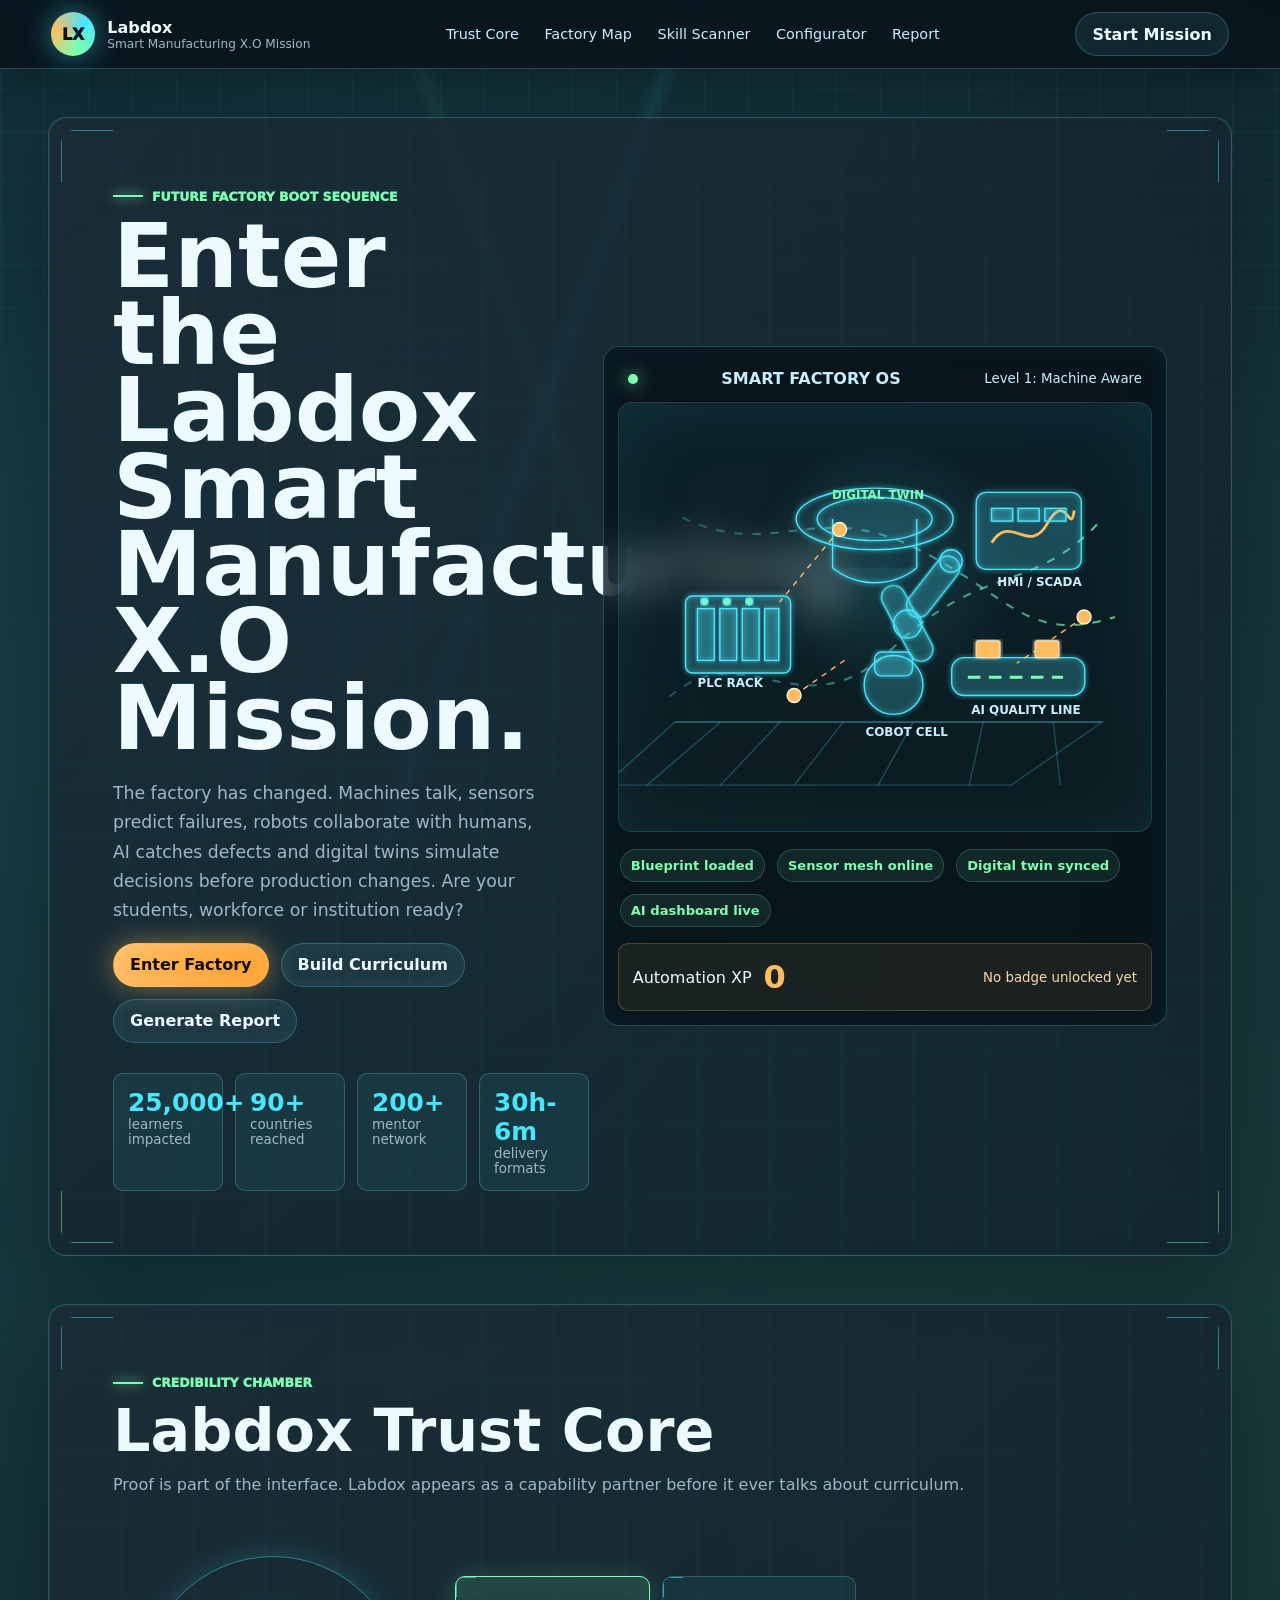
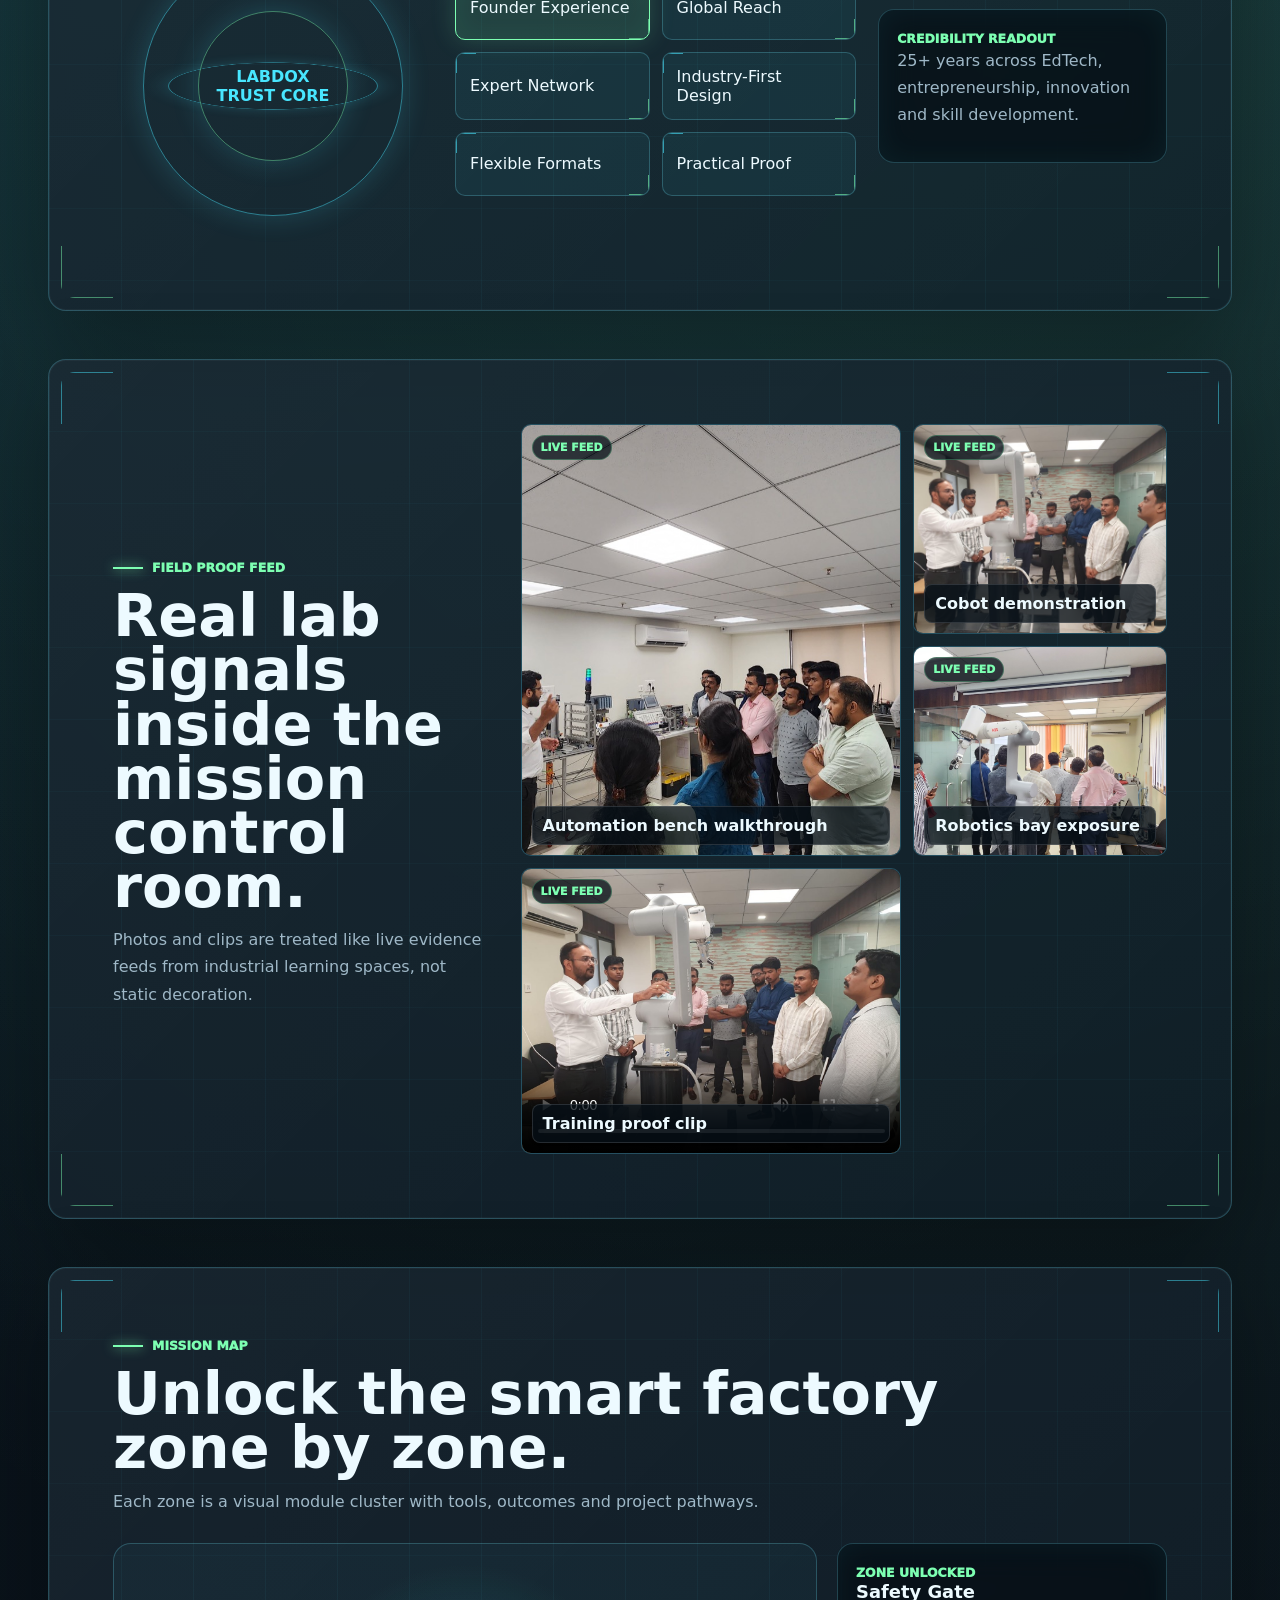
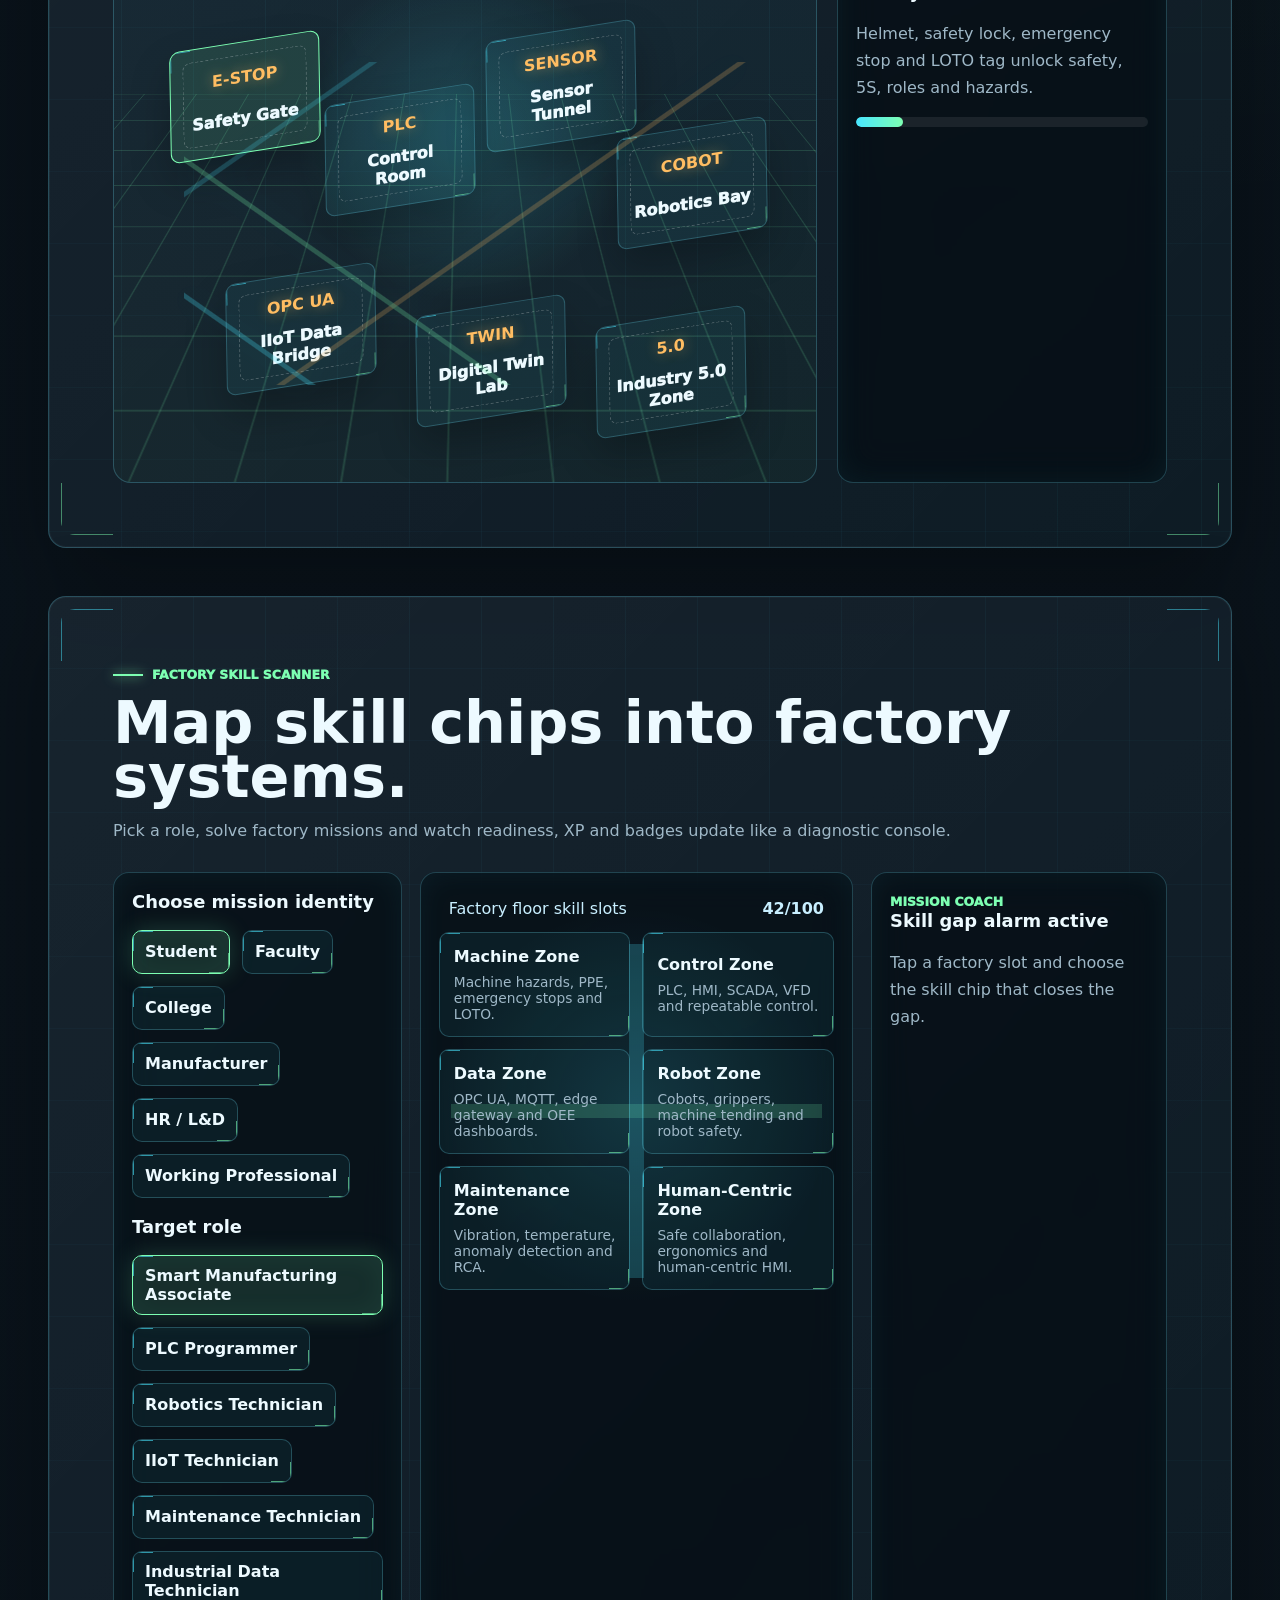
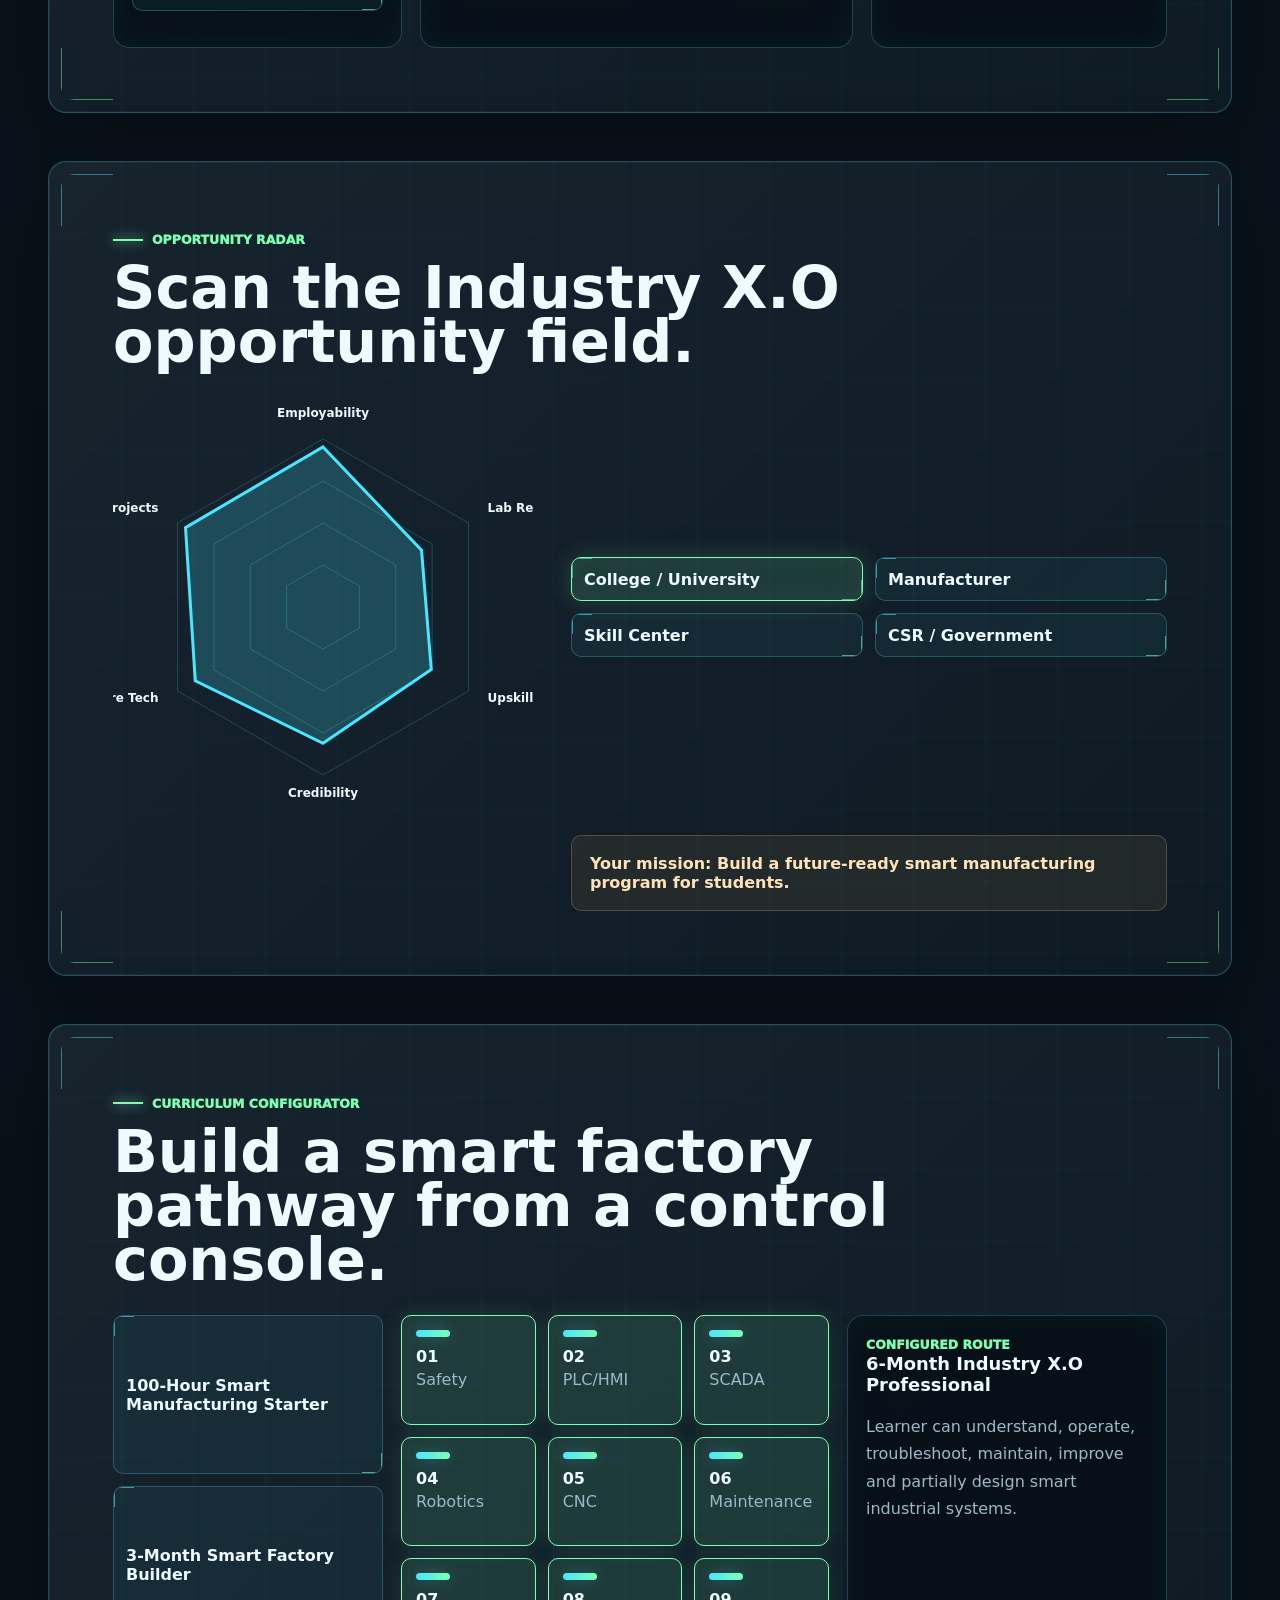
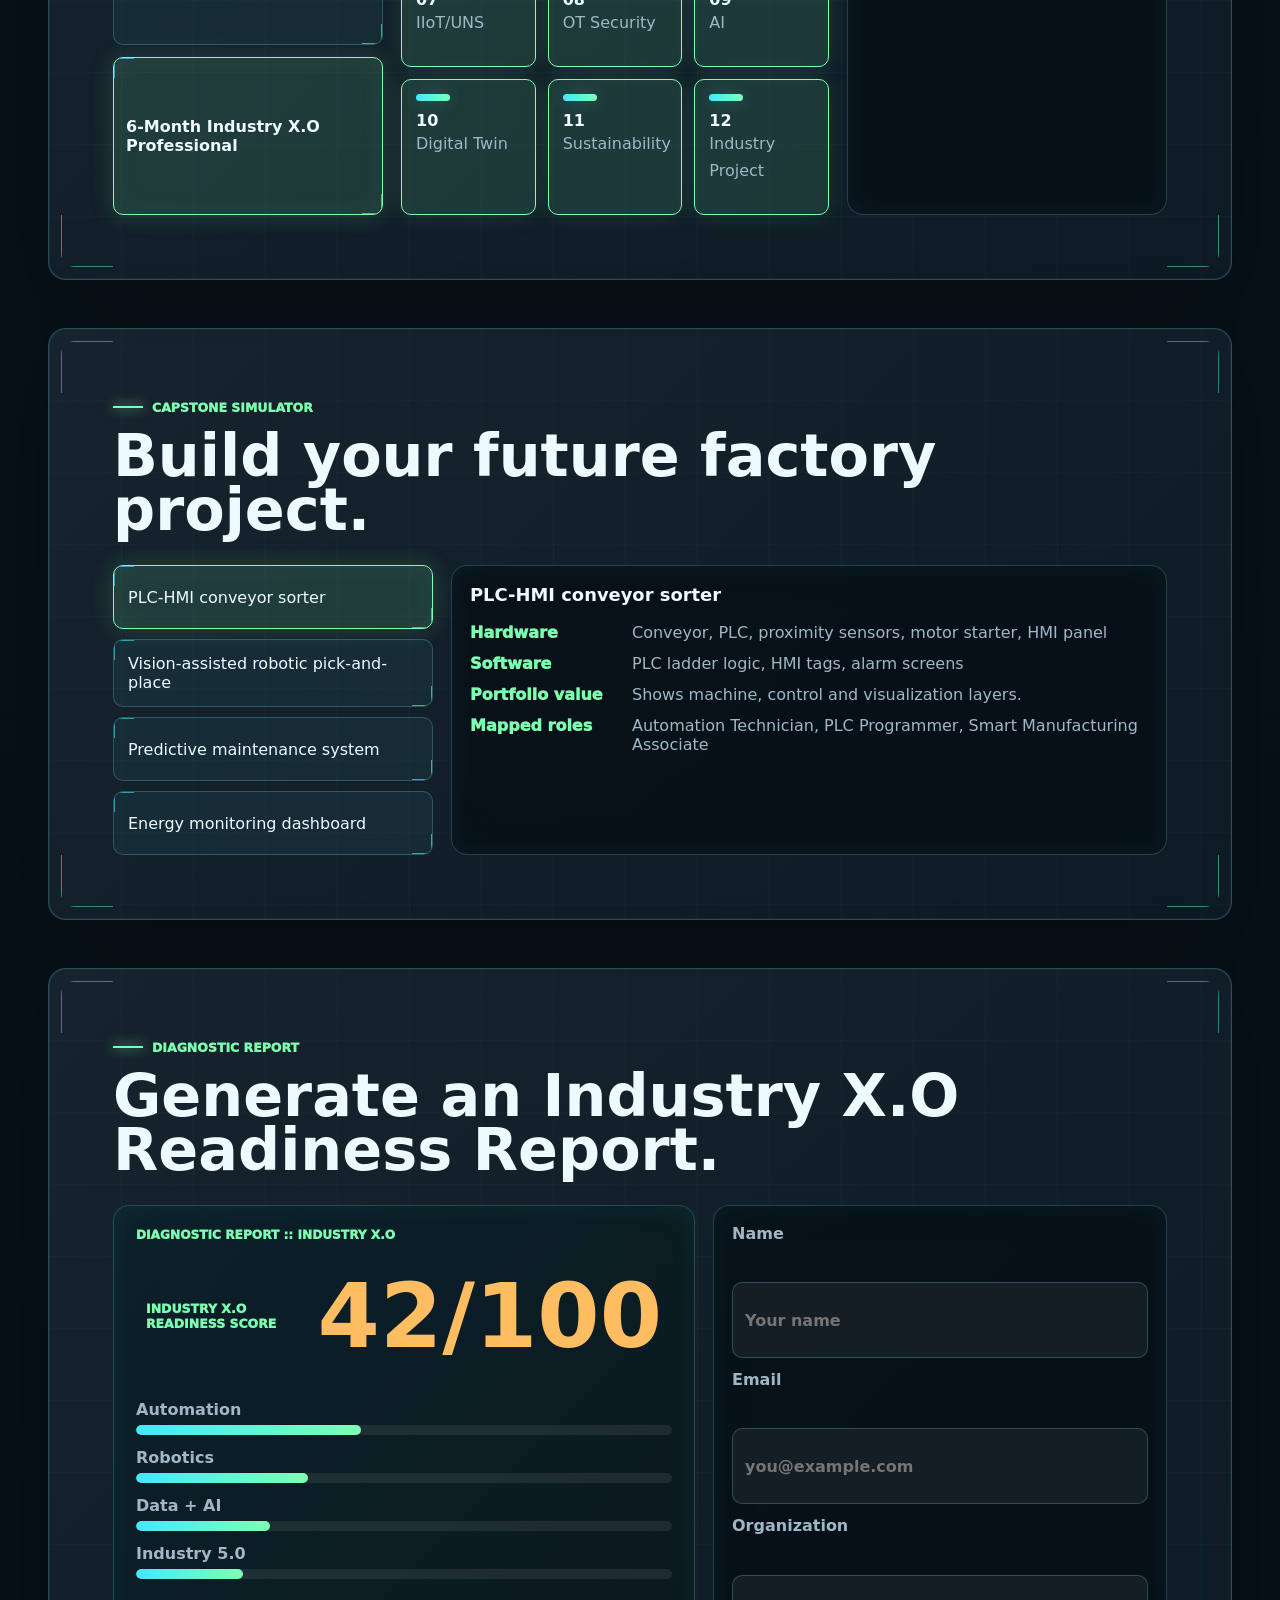
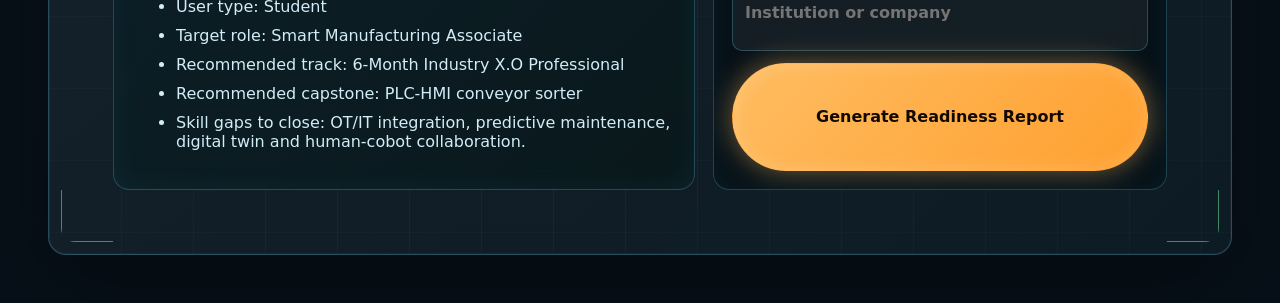
==== commit dcd75b29: "Upgrade smart factory command centre visuals" ====
--- a/labdox-smart-manufacturing/index.html
+++ b/labdox-smart-manufacturing/index.html
@@ -10,6 +10,9 @@
   </head>
   <body>
     <div class="ambient-grid" aria-hidden="true"></div>
+    <div class="data-particles" aria-hidden="true">
+      <span></span><span></span><span></span><span></span><span></span><span></span>
+    </div>
     <header class="topbar">
       <a class="brand" href="#top" aria-label="Labdox Smart Manufacturing X.O Mission">
         <span class="brand-core">LX</span>
@@ -24,6 +27,11 @@
       </nav>
       <a class="button nav-button" href="#scanner">Start Mission</a>
     </header>
+    <div class="mission-dock" aria-label="Mission quick actions">
+      <a href="#map">Map</a>
+      <a href="#scanner">Scan</a>
+      <a href="#report">Report</a>
+    </div>
 
     <main id="top">
       <section class="hero mission-panel">
--- a/labdox-smart-manufacturing/styles.css
+++ b/labdox-smart-manufacturing/styles.css
@@ -7,6 +7,7 @@
   --cyan: #48e6ff;
   --green: #7dffb2;
   --amber: #ffbd62;
+  --amber-hot: #ff9f2e;
   --red: #ff6b6b;
   --text: #edfaff;
   --muted: #9fb8c7;
@@ -46,6 +47,20 @@
   mask-image: linear-gradient(180deg, black, transparent 92%);
 }
 
+body::after {
+  content: "";
+  position: fixed;
+  inset: 0;
+  z-index: -1;
+  pointer-events: none;
+  background:
+    repeating-linear-gradient(180deg, rgba(255, 255, 255, 0.028) 0 1px, transparent 1px 7px),
+    linear-gradient(180deg, transparent, rgba(72, 230, 255, 0.055), transparent);
+  mix-blend-mode: screen;
+  opacity: 0.28;
+  animation: scanSweep 9s linear infinite;
+}
+
 .ambient-grid {
   position: fixed;
   inset: 0;
@@ -57,6 +72,32 @@
   opacity: 0.8;
   animation: ambientDrift 12s linear infinite;
 }
+
+.data-particles {
+  position: fixed;
+  inset: 0;
+  z-index: -1;
+  pointer-events: none;
+  overflow: hidden;
+}
+
+.data-particles span {
+  position: absolute;
+  width: 5px;
+  height: 5px;
+  border-radius: 50%;
+  background: var(--cyan);
+  box-shadow: 0 0 18px var(--cyan);
+  opacity: 0.58;
+  animation: particleRise 12s linear infinite;
+}
+
+.data-particles span:nth-child(1) { left: 9%; bottom: -5%; animation-delay: 0s; }
+.data-particles span:nth-child(2) { left: 22%; bottom: -8%; animation-delay: 2s; background: var(--green); box-shadow: 0 0 18px var(--green); }
+.data-particles span:nth-child(3) { left: 48%; bottom: -6%; animation-delay: 4s; }
+.data-particles span:nth-child(4) { left: 71%; bottom: -7%; animation-delay: 1s; background: var(--amber); box-shadow: 0 0 18px var(--amber); }
+.data-particles span:nth-child(5) { left: 86%; bottom: -4%; animation-delay: 5.5s; }
+.data-particles span:nth-child(6) { left: 36%; bottom: -10%; animation-delay: 8s; background: var(--green); box-shadow: 0 0 18px var(--green); }
 
 a {
   color: inherit;
@@ -90,6 +131,7 @@
   background: rgba(7, 16, 24, 0.78);
   border-bottom: 1px solid var(--line);
   backdrop-filter: blur(18px);
+  box-shadow: 0 14px 44px rgba(0, 0, 0, 0.28);
 }
 
 .brand {
@@ -143,14 +185,29 @@
   background: var(--glass);
   font-weight: 900;
   cursor: pointer;
+  position: relative;
+  overflow: hidden;
   box-shadow: inset 0 0 18px rgba(72, 230, 255, 0.05);
 }
 
+.button::after {
+  content: "";
+  position: absolute;
+  inset: 0;
+  transform: translateX(-110%);
+  background: linear-gradient(90deg, transparent, rgba(255, 255, 255, 0.38), transparent);
+  transition: transform 0.35s ease;
+}
+
+.button:hover::after {
+  transform: translateX(110%);
+}
+
 .button.primary {
-  color: var(--dark);
-  background: linear-gradient(135deg, var(--cyan), var(--green));
+  color: #120a02;
+  background: linear-gradient(135deg, var(--amber), var(--amber-hot));
   border-color: transparent;
-  box-shadow: 0 0 28px rgba(72, 230, 255, 0.42);
+  box-shadow: 0 0 28px rgba(255, 189, 98, 0.46), inset 0 0 18px rgba(255, 255, 255, 0.18);
 }
 
 .button.ghost {
@@ -182,6 +239,24 @@
     linear-gradient(0deg, rgba(72, 230, 255, 0.08) 1px, transparent 1px);
   background-size: 72px 72px;
   opacity: 0.34;
+}
+
+.mission-panel::after {
+  content: "";
+  position: absolute;
+  inset: 12px;
+  pointer-events: none;
+  border-radius: 14px;
+  background:
+    linear-gradient(var(--cyan), var(--cyan)) left top / 52px 1px no-repeat,
+    linear-gradient(var(--cyan), var(--cyan)) left top / 1px 52px no-repeat,
+    linear-gradient(var(--cyan), var(--cyan)) right top / 52px 1px no-repeat,
+    linear-gradient(var(--cyan), var(--cyan)) right top / 1px 52px no-repeat,
+    linear-gradient(var(--green), var(--green)) left bottom / 52px 1px no-repeat,
+    linear-gradient(var(--green), var(--green)) left bottom / 1px 52px no-repeat,
+    linear-gradient(var(--green), var(--green)) right bottom / 52px 1px no-repeat,
+    linear-gradient(var(--green), var(--green)) right bottom / 1px 52px no-repeat;
+  opacity: 0.48;
 }
 
 .mission-panel > * {
@@ -303,6 +378,25 @@
   border-radius: 16px;
   box-shadow: inset 0 0 30px rgba(72, 230, 255, 0.055);
   backdrop-filter: blur(18px);
+  position: relative;
+  overflow: hidden;
+}
+
+.boot-console::after,
+.trust-screen::after,
+.zone-console::after,
+.coach-panel::after,
+.track-output::after,
+.project-diagnostic::after,
+.report-sheet::after,
+.skill-board::after {
+  content: "";
+  position: absolute;
+  inset: 0;
+  pointer-events: none;
+  background: linear-gradient(180deg, transparent, rgba(72, 230, 255, 0.06), transparent);
+  transform: translateY(-120%);
+  animation: panelScan 6.5s linear infinite;
 }
 
 .boot-console {
@@ -337,6 +431,7 @@
     linear-gradient(180deg, rgba(72, 230, 255, 0.06), rgba(125, 255, 178, 0.03));
   border: 1px solid rgba(72, 230, 255, 0.18);
   border-radius: 14px;
+  box-shadow: inset 0 0 80px rgba(72, 230, 255, 0.08);
 }
 
 .factory-svg text {
@@ -478,10 +573,16 @@
 }
 
 .trust-chamber {
+  position: relative;
   display: grid;
   grid-template-columns: 320px 1fr 0.72fr;
   gap: 22px;
   align-items: center;
+}
+
+.trust-chamber::before {
+  content: "";
+  position: absolute;
 }
 
 .holo-core {
@@ -552,6 +653,27 @@
   border-radius: var(--radius);
   cursor: pointer;
   transition: transform 0.18s ease, border-color 0.18s ease, background 0.18s ease;
+  position: relative;
+  overflow: hidden;
+}
+
+.trust-pod::before,
+.skill-slot::before,
+.mission-chip::before,
+.persona-chip::before,
+.track-chip::before,
+.project-chip::before,
+.map-zone::before {
+  content: "";
+  position: absolute;
+  inset: 0;
+  pointer-events: none;
+  background:
+    linear-gradient(var(--cyan), var(--cyan)) left top / 20px 1px no-repeat,
+    linear-gradient(var(--cyan), var(--cyan)) left top / 1px 20px no-repeat,
+    linear-gradient(var(--green), var(--green)) right bottom / 20px 1px no-repeat,
+    linear-gradient(var(--green), var(--green)) right bottom / 1px 20px no-repeat;
+  opacity: 0.6;
 }
 
 .trust-pod:hover,
@@ -570,6 +692,7 @@
 .solved {
   border-color: var(--green) !important;
   background: rgba(125, 255, 178, 0.12) !important;
+  box-shadow: 0 0 24px rgba(125, 255, 178, 0.18), inset 0 0 28px rgba(125, 255, 178, 0.06);
 }
 
 .trust-screen,
@@ -606,6 +729,21 @@
   gap: 12px;
 }
 
+.proof-feed figure::after {
+  content: "LIVE FEED";
+  position: absolute;
+  top: 10px;
+  left: 10px;
+  padding: 5px 8px;
+  color: var(--green);
+  background: rgba(7, 16, 24, 0.76);
+  border: 1px solid rgba(125, 255, 178, 0.28);
+  border-radius: 999px;
+  font-size: 0.68rem;
+  font-weight: 950;
+  letter-spacing: 0;
+}
+
 figure {
   position: relative;
   overflow: hidden;
@@ -656,6 +794,21 @@
   border-radius: 18px;
 }
 
+.isometric-map::after {
+  content: "";
+  position: absolute;
+  left: 10%;
+  right: 10%;
+  top: 22%;
+  bottom: 18%;
+  background:
+    linear-gradient(35deg, transparent 0 12%, rgba(72, 230, 255, 0.5) 12.2% 12.8%, transparent 13% 31%, rgba(125, 255, 178, 0.45) 31.2% 31.8%, transparent 32%),
+    linear-gradient(145deg, transparent 0 18%, rgba(72, 230, 255, 0.38) 18.2% 18.8%, transparent 19% 54%, rgba(255, 189, 98, 0.42) 54.2% 54.8%, transparent 55%);
+  opacity: 0.52;
+  filter: drop-shadow(0 0 12px rgba(72, 230, 255, 0.22));
+  pointer-events: none;
+}
+
 .isometric-map::before {
   content: "";
   position: absolute;
@@ -678,6 +831,7 @@
   text-align: center;
   font-weight: 950;
   box-shadow: 0 20px 40px rgba(0, 0, 0, 0.24);
+  transform: skewY(-8deg) rotate(-1deg);
 }
 
 .map-zone::after {
@@ -686,6 +840,11 @@
   inset: 12px;
   border: 1px dashed rgba(255, 255, 255, 0.23);
   border-radius: 8px;
+}
+
+.map-zone strong {
+  color: var(--amber);
+  text-shadow: 0 0 14px rgba(255, 189, 98, 0.46);
 }
 
 .map-zone:nth-child(1) { left: 8%; top: 18%; }
@@ -721,6 +880,13 @@
   gap: 18px;
 }
 
+.skill-board {
+  min-height: 520px;
+  background:
+    radial-gradient(circle at 50% 30%, rgba(72, 230, 255, 0.12), transparent 34%),
+    rgba(4, 12, 18, 0.66);
+}
+
 .role-console,
 .skill-board,
 .coach-panel {
@@ -741,6 +907,18 @@
 
 .skill-zones {
   grid-template-columns: repeat(2, minmax(0, 1fr));
+  position: relative;
+}
+
+.skill-zones::before {
+  content: "";
+  position: absolute;
+  inset: 12px;
+  z-index: -1;
+  border-radius: 20px;
+  background:
+    linear-gradient(90deg, transparent 0 48%, rgba(72, 230, 255, 0.22) 48% 52%, transparent 52%),
+    linear-gradient(0deg, transparent 0 48%, rgba(125, 255, 178, 0.18) 48% 52%, transparent 52%);
 }
 
 .skill-slot strong,
@@ -767,6 +945,7 @@
   border-radius: 999px;
   font-size: 0.78rem;
   font-weight: 950;
+  box-shadow: 0 0 18px rgba(255, 189, 98, 0.22);
 }
 
 .radar-grid,
@@ -824,6 +1003,17 @@
   border-radius: var(--radius);
 }
 
+.module-node::before {
+  content: "";
+  display: block;
+  width: 34px;
+  height: 7px;
+  margin-bottom: 10px;
+  border-radius: 999px;
+  background: linear-gradient(90deg, var(--cyan), var(--green));
+  box-shadow: 0 0 16px rgba(72, 230, 255, 0.28);
+}
+
 .module-node.active {
   box-shadow: 0 0 24px rgba(125, 255, 178, 0.12);
 }
@@ -862,6 +1052,15 @@
   background:
     linear-gradient(135deg, rgba(72, 230, 255, 0.08), rgba(125, 255, 178, 0.035)),
     rgba(4, 12, 18, 0.74);
+}
+
+.report-sheet::before {
+  content: "DIAGNOSTIC REPORT :: INDUSTRY X.O";
+  display: block;
+  margin-bottom: 14px;
+  color: var(--green);
+  font-size: 0.76rem;
+  font-weight: 950;
 }
 
 .report-header strong {
@@ -912,6 +1111,22 @@
 @keyframes ambientDrift {
   from { transform: translateX(-4%); }
   to { transform: translateX(4%); }
+}
+
+@keyframes particleRise {
+  0% { transform: translateY(0) scale(0.7); opacity: 0; }
+  15% { opacity: 0.75; }
+  100% { transform: translateY(-110vh) scale(1.2); opacity: 0; }
+}
+
+@keyframes scanSweep {
+  0% { background-position: 0 -100vh; }
+  100% { background-position: 0 100vh; }
+}
+
+@keyframes panelScan {
+  0% { transform: translateY(-120%); }
+  100% { transform: translateY(120%); }
 }
 
 @keyframes pulse {
@@ -1023,6 +1238,7 @@
     inset: auto !important;
     width: 100%;
     margin: 10px 0;
+    transform: none;
   }
 
   .xp-hud,
@@ -1036,4 +1252,45 @@
   .xp-hud small {
     justify-self: start;
   }
-}
+
+  .data-particles span:nth-child(n+4),
+  body::after {
+    display: none;
+  }
+
+  .mission-dock {
+    display: grid;
+  }
+}
+
+.mission-dock {
+  position: fixed;
+  left: 14px;
+  right: 14px;
+  bottom: 14px;
+  z-index: 40;
+  display: none;
+  grid-template-columns: repeat(3, 1fr);
+  gap: 8px;
+  padding: 8px;
+  background: rgba(7, 16, 24, 0.82);
+  border: 1px solid var(--line);
+  border-radius: 999px;
+  backdrop-filter: blur(16px);
+}
+
+.mission-dock a {
+  display: grid;
+  place-items: center;
+  min-height: 40px;
+  border-radius: 999px;
+  background: rgba(72, 230, 255, 0.08);
+  color: var(--text);
+  font-weight: 950;
+}
+
+@media (max-width: 780px) {
+  .mission-dock {
+    display: grid;
+  }
+}
